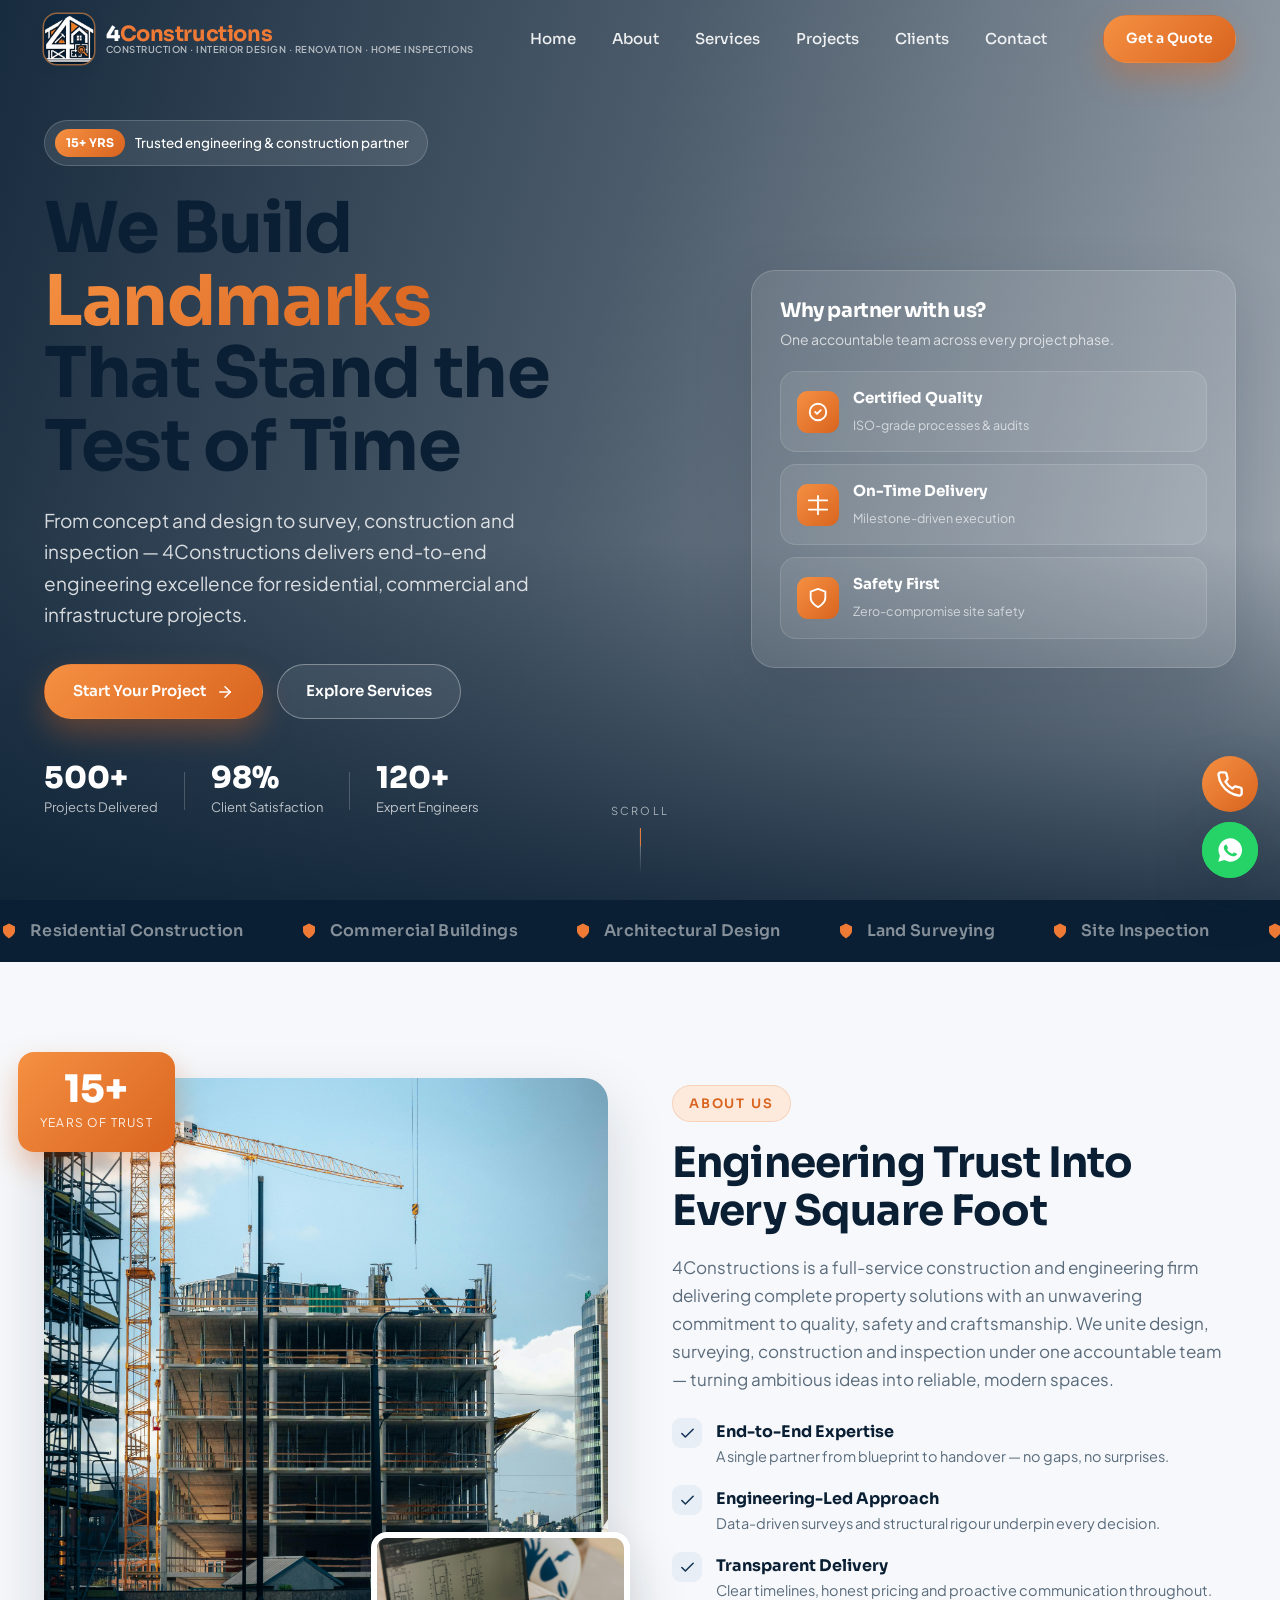
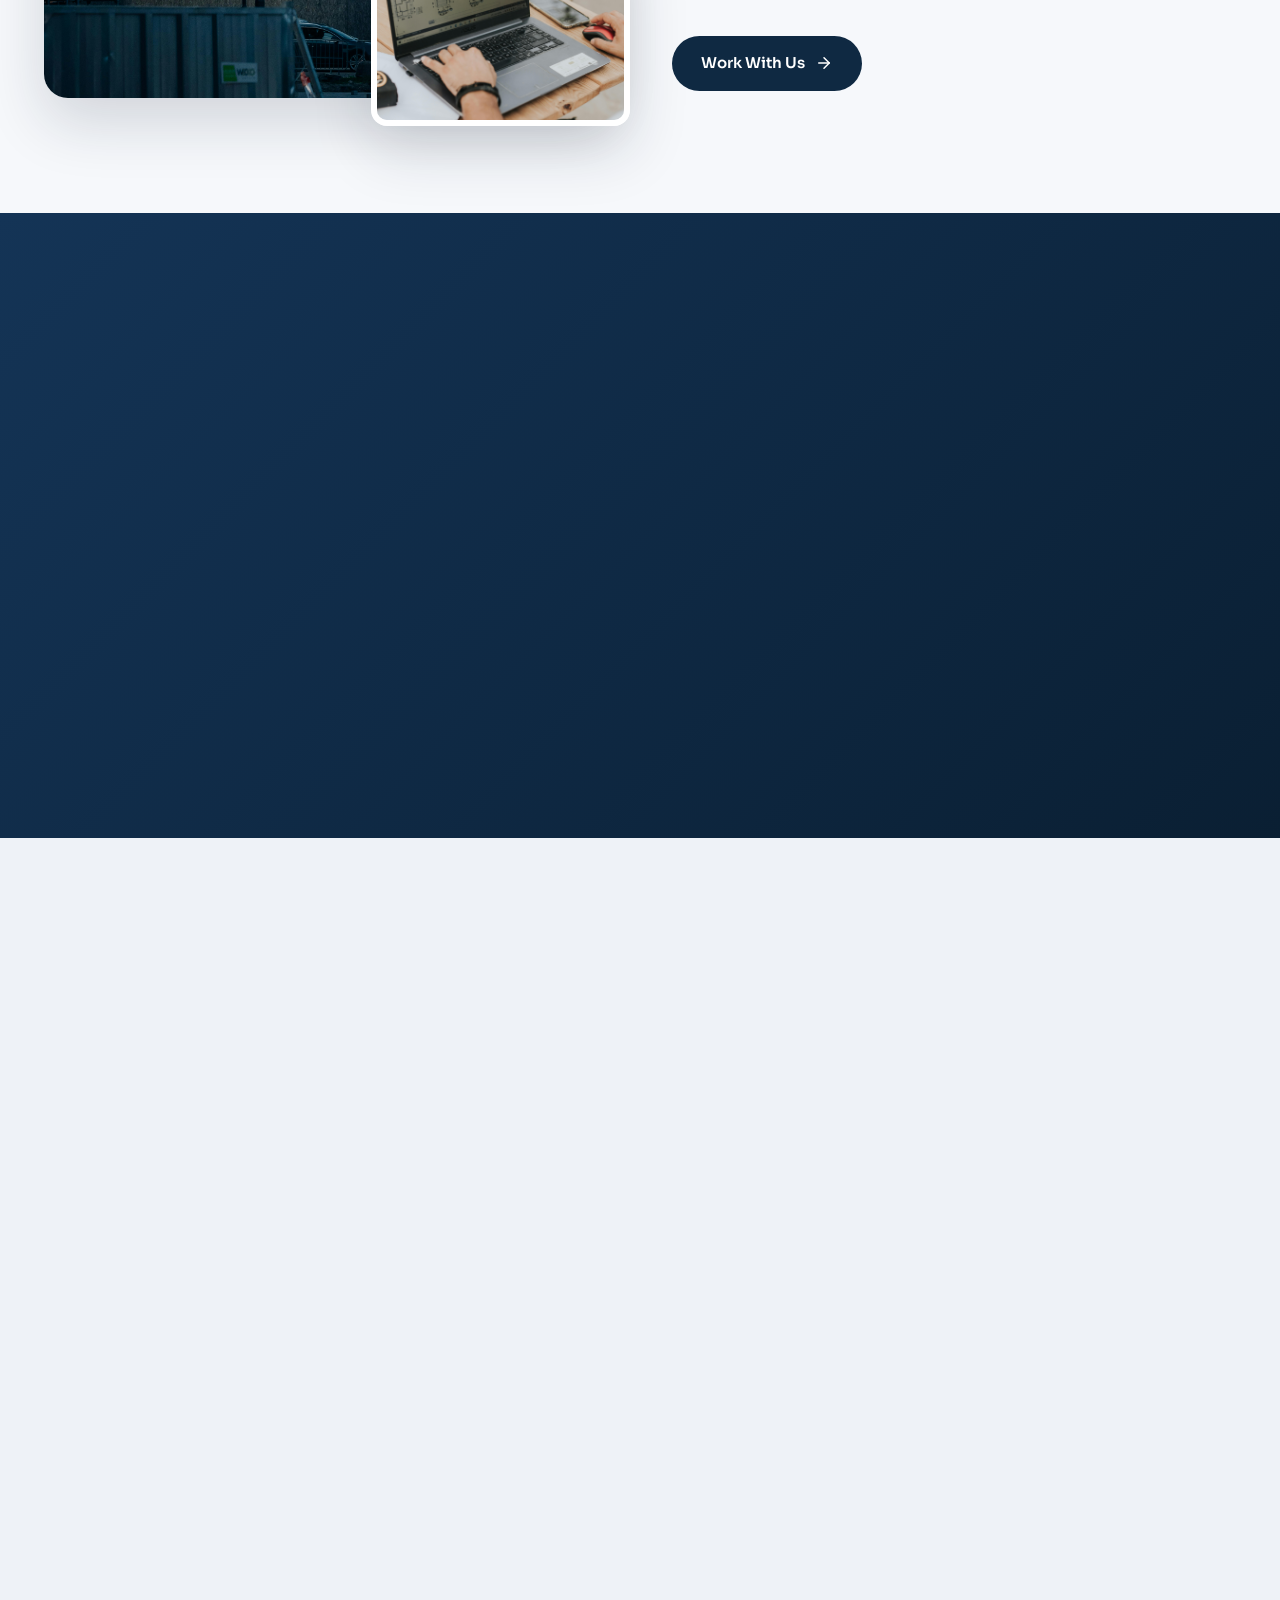
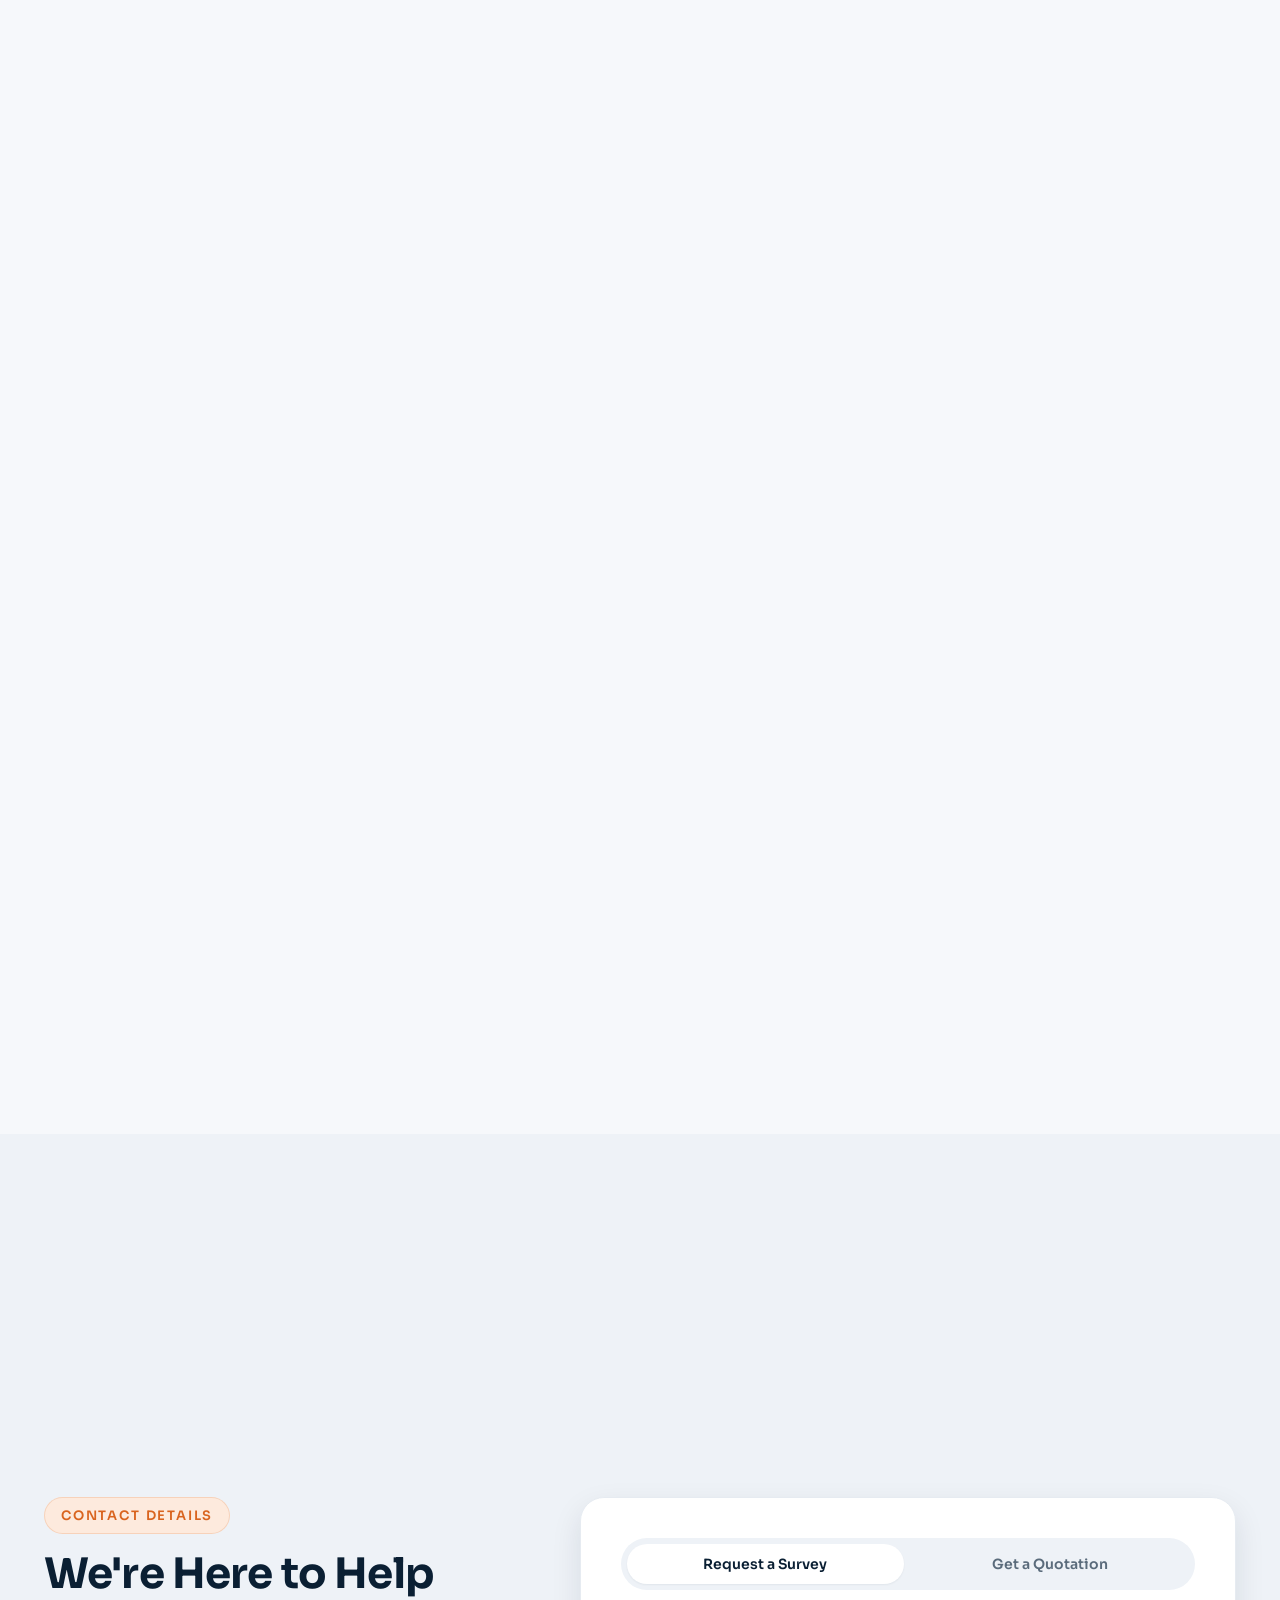
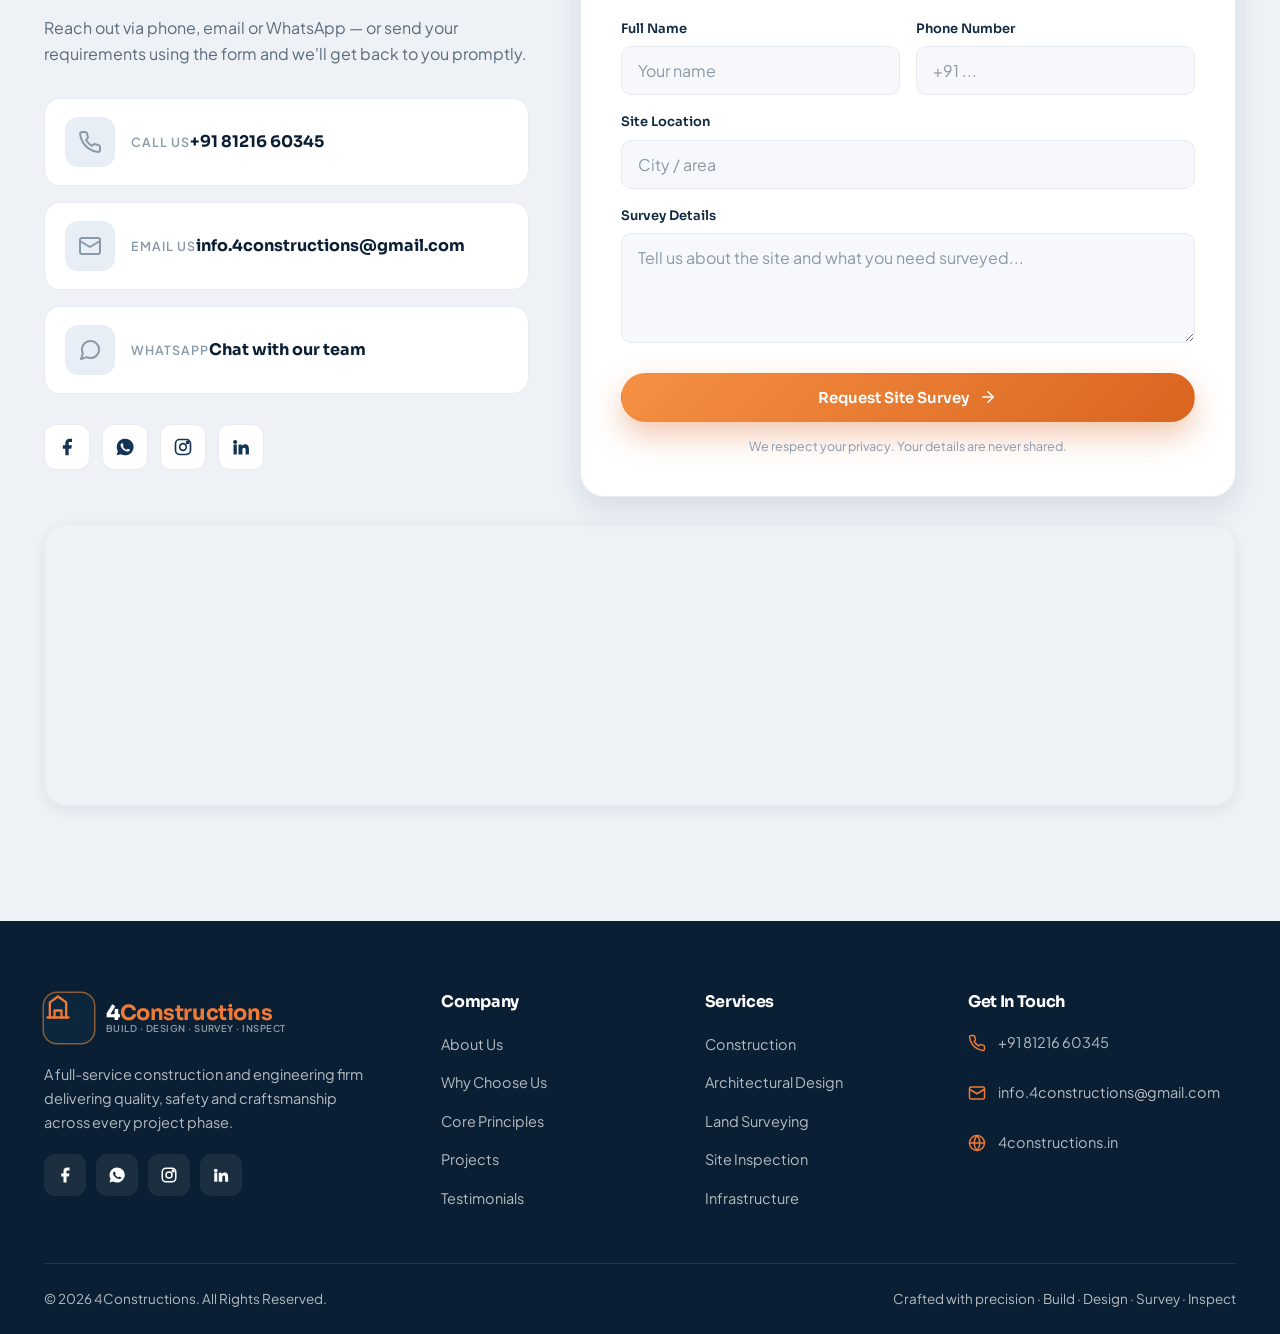
==== index.html @ 1220438e "Feature house emblem logo in header - Extract the house emblem from images/logo-banner.png into a cl" ====
<!DOCTYPE html>
<html lang="en">
<head>
  <meta charset="UTF-8" />
  <meta name="viewport" content="width=device-width, initial-scale=1.0" />
  <title>4Constructions | Construction, Architectural Design, Survey & Inspection</title>

  <!-- Primary SEO -->
  <meta name="description" content="4Constructions delivers premium construction, architectural design, land surveying, site inspection, project planning, structural consultation, quality assurance and infrastructure development services across India." />
  <meta name="keywords" content="Construction Company, Architectural Design, Land Surveying, Site Inspection, Project Planning, Structural Consultation, Quality Assurance, Infrastructure Development, Renovation, Interior Design, India" />
  <meta name="author" content="4Constructions" />
  <meta name="robots" content="index, follow" />
  <meta name="theme-color" content="#0a1f33" />
  <link rel="canonical" href="https://4constructions.in/" />

  <!-- Open Graph / Social -->
  <meta property="og:title" content="4Constructions | Build. Design. Survey. Inspect." />
  <meta property="og:description" content="Engineering excellence for residential, commercial & infrastructure projects — from design and survey to construction and inspection." />
  <meta property="og:type" content="website" />
  <meta property="og:url" content="https://4constructions.in" />
  <meta property="og:image" content="https://4constructions.in/images/logo-banner.png" />
  <meta name="twitter:card" content="summary_large_image" />
  <meta name="twitter:title" content="4Constructions" />
  <meta name="twitter:description" content="Construction • Design • Survey • Inspection" />
  <meta name="twitter:image" content="https://4constructions.in/images/logo-banner.png" />

  <!-- Icons & Manifest -->
  <link rel="icon" type="image/png" href="favicon.png" />
  <link rel="apple-touch-icon" href="favicon.png" />
  <link rel="manifest" href="site.webmanifest" />

  <!-- Fonts -->
  <link rel="preconnect" href="https://fonts.googleapis.com" />
  <link rel="preconnect" href="https://fonts.gstatic.com" crossorigin />
  <link href="https://fonts.googleapis.com/css2?family=Plus+Jakarta+Sans:wght@400;500;600;700;800&family=Sora:wght@500;600;700;800&display=swap" rel="stylesheet" />

  <link rel="stylesheet" href="assets/css/style.css" />

  <!-- Structured Data -->
  <script type="application/ld+json">
  {
    "@context": "https://schema.org",
    "@type": "GeneralContractor",
    "name": "4Constructions",
    "url": "https://4constructions.in",
    "image": "https://4constructions.in/images/logo-banner.png",
    "description": "Construction, architectural design, land surveying and inspection services.",
    "telephone": "+91-8121660345",
    "email": "info.4constructions@gmail.com",
    "address": { "@type": "PostalAddress", "addressCountry": "IN" },
    "priceRange": "₹₹",
    "sameAs": []
  }
  </script>
</head>
<body>

  <!-- ============================ HEADER ============================ -->
  <header class="header" id="header">
    <div class="container header__inner">
      <a href="#home" class="brand" aria-label="4Constructions home">
        <img class="brand__mark" src="images/logo-emblem.png" width="320" height="320" alt="4Constructions house emblem" />
        <span class="brand__text">
          <span class="brand__name">4<b>Constructions</b></span>
          <span class="brand__tag">Construction · Interior Design · Renovation · Home Inspections</span>
        </span>
      </a>

      <nav class="nav" id="nav" aria-label="Primary">
        <a href="#home">Home</a>
        <a href="#about">About</a>
        <a href="#services">Services</a>
        <a href="#portfolio">Projects</a>
        <a href="#testimonials">Clients</a>
        <a href="#contact">Contact</a>
      </nav>

      <div class="header__actions">
        <a href="#contact" class="btn btn--primary header__cta">Get a Quote</a>
        <button class="nav-toggle" id="navToggle" aria-label="Toggle menu" aria-expanded="false">
          <span></span><span></span><span></span>
        </button>
      </div>
    </div>
  </header>

  <!-- ============================ HERO ============================ -->
  <section class="hero" id="home">
    <div class="hero__bg">
      <img src="https://images.unsplash.com/photo-1503387762-592deb58ef4e?auto=format&fit=crop&w=1920&q=80" alt="Modern construction site at sunset" fetchpriority="high" />
    </div>
    <div class="hero__overlay"></div>

    <div class="container">
      <div class="hero__grid">
        <div class="hero__content" data-reveal>
          <span class="hero__badge"><b>15+ YRS</b> Trusted engineering & construction partner</span>
          <h1>We Build <span class="grad">Landmarks</span><br>That Stand the Test of Time</h1>
          <p class="hero__lead">From concept and design to survey, construction and inspection — 4Constructions delivers end-to-end engineering excellence for residential, commercial and infrastructure projects.</p>

          <div class="hero__actions">
            <a href="#contact" class="btn btn--primary">
              Start Your Project
              <svg viewBox="0 0 24 24" fill="none" stroke="currentColor" stroke-width="2" stroke-linecap="round" stroke-linejoin="round"><path d="M5 12h14"/><path d="m12 5 7 7-7 7"/></svg>
            </a>
            <a href="#services" class="btn btn--ghost">Explore Services</a>
          </div>

          <div class="hero__trust">
            <div class="hero__trust-item"><b data-count="500" data-suffix="+">0</b><span>Projects Delivered</span></div>
            <div class="hero__trust-sep"></div>
            <div class="hero__trust-item"><b data-count="98" data-suffix="%">0</b><span>Client Satisfaction</span></div>
            <div class="hero__trust-sep"></div>
            <div class="hero__trust-item"><b data-count="120" data-suffix="+">0</b><span>Expert Engineers</span></div>
          </div>
        </div>

        <div class="hero__panel" data-reveal data-reveal-delay="2">
          <div class="hero__card">
            <h3>Why partner with us?</h3>
            <p>One accountable team across every project phase.</p>
            <div class="hero__chips">
              <div class="hero__chip">
                <span class="hero__chip-ic"><svg viewBox="0 0 24 24" fill="none" stroke="currentColor" stroke-width="2" stroke-linecap="round" stroke-linejoin="round"><path d="m9 12 2 2 4-4"/><circle cx="12" cy="12" r="9"/></svg></span>
                <div><b>Certified Quality</b><span>ISO-grade processes & audits</span></div>
              </div>
              <div class="hero__chip">
                <span class="hero__chip-ic"><svg viewBox="0 0 24 24" fill="none" stroke="currentColor" stroke-width="2" stroke-linecap="round" stroke-linejoin="round"><path d="M12 2v20"/><path d="M2 7h20"/><path d="M2 17h20"/></svg></span>
                <div><b>On-Time Delivery</b><span>Milestone-driven execution</span></div>
              </div>
              <div class="hero__chip">
                <span class="hero__chip-ic"><svg viewBox="0 0 24 24" fill="none" stroke="currentColor" stroke-width="2" stroke-linecap="round" stroke-linejoin="round"><path d="M12 22s8-4 8-10V5l-8-3-8 3v7c0 6 8 10 8 10"/></svg></span>
                <div><b>Safety First</b><span>Zero-compromise site safety</span></div>
              </div>
            </div>
          </div>
        </div>
      </div>
    </div>

    <div class="hero__scroll" aria-hidden="true">
      <span>Scroll</span>
      <span class="hero__scroll-line"></span>
    </div>
  </section>

  <!-- ============================ MARQUEE ============================ -->
  <div class="marquee" aria-hidden="true">
    <div class="marquee__track">
      <!-- duplicated for seamless loop -->
      <span class="marquee__item"><svg viewBox="0 0 24 24" fill="currentColor"><path d="M12 2 4 6v6c0 5 8 10 8 10s8-5 8-10V6Z"/></svg> Residential Construction</span>
      <span class="marquee__item"><svg viewBox="0 0 24 24" fill="currentColor"><path d="M12 2 4 6v6c0 5 8 10 8 10s8-5 8-10V6Z"/></svg> Commercial Buildings</span>
      <span class="marquee__item"><svg viewBox="0 0 24 24" fill="currentColor"><path d="M12 2 4 6v6c0 5 8 10 8 10s8-5 8-10V6Z"/></svg> Architectural Design</span>
      <span class="marquee__item"><svg viewBox="0 0 24 24" fill="currentColor"><path d="M12 2 4 6v6c0 5 8 10 8 10s8-5 8-10V6Z"/></svg> Land Surveying</span>
      <span class="marquee__item"><svg viewBox="0 0 24 24" fill="currentColor"><path d="M12 2 4 6v6c0 5 8 10 8 10s8-5 8-10V6Z"/></svg> Site Inspection</span>
      <span class="marquee__item"><svg viewBox="0 0 24 24" fill="currentColor"><path d="M12 2 4 6v6c0 5 8 10 8 10s8-5 8-10V6Z"/></svg> Infrastructure</span>
      <span class="marquee__item"><svg viewBox="0 0 24 24" fill="currentColor"><path d="M12 2 4 6v6c0 5 8 10 8 10s8-5 8-10V6Z"/></svg> Residential Construction</span>
      <span class="marquee__item"><svg viewBox="0 0 24 24" fill="currentColor"><path d="M12 2 4 6v6c0 5 8 10 8 10s8-5 8-10V6Z"/></svg> Commercial Buildings</span>
      <span class="marquee__item"><svg viewBox="0 0 24 24" fill="currentColor"><path d="M12 2 4 6v6c0 5 8 10 8 10s8-5 8-10V6Z"/></svg> Architectural Design</span>
      <span class="marquee__item"><svg viewBox="0 0 24 24" fill="currentColor"><path d="M12 2 4 6v6c0 5 8 10 8 10s8-5 8-10V6Z"/></svg> Land Surveying</span>
      <span class="marquee__item"><svg viewBox="0 0 24 24" fill="currentColor"><path d="M12 2 4 6v6c0 5 8 10 8 10s8-5 8-10V6Z"/></svg> Site Inspection</span>
      <span class="marquee__item"><svg viewBox="0 0 24 24" fill="currentColor"><path d="M12 2 4 6v6c0 5 8 10 8 10s8-5 8-10V6Z"/></svg> Infrastructure</span>
    </div>
  </div>

  <!-- ============================ ABOUT ============================ -->
  <section class="section" id="about">
    <div class="container about__grid">
      <div class="about__media" data-reveal>
        <div class="about__exp"><b>15+</b><span>Years of Trust</span></div>
        <div class="about__media-main">
          <img src="images/construction/construction-project-2.jpg" alt="4Constructions team on a live construction site" loading="lazy" />
        </div>
        <div class="about__media-sub">
          <img src="images/design/building-design-1.jpg" alt="Architectural design plans" loading="lazy" />
        </div>
      </div>

      <div class="about__body">
        <span class="eyebrow" data-reveal>About Us</span>
        <h2 data-reveal>Engineering Trust Into Every Square Foot</h2>
        <p data-reveal>4Constructions is a full-service construction and engineering firm delivering complete property solutions with an unwavering commitment to quality, safety and craftsmanship. We unite design, surveying, construction and inspection under one accountable team — turning ambitious ideas into reliable, modern spaces.</p>

        <ul class="about__list">
          <li data-reveal data-reveal-delay="1">
            <span class="about__list-ic"><svg viewBox="0 0 24 24" fill="none" stroke="currentColor" stroke-width="2.2" stroke-linecap="round" stroke-linejoin="round"><path d="m20 6-11 11-5-5"/></svg></span>
            <div><b>End-to-End Expertise</b><p>A single partner from blueprint to handover — no gaps, no surprises.</p></div>
          </li>
          <li data-reveal data-reveal-delay="2">
            <span class="about__list-ic"><svg viewBox="0 0 24 24" fill="none" stroke="currentColor" stroke-width="2.2" stroke-linecap="round" stroke-linejoin="round"><path d="m20 6-11 11-5-5"/></svg></span>
            <div><b>Engineering-Led Approach</b><p>Data-driven surveys and structural rigour underpin every decision.</p></div>
          </li>
          <li data-reveal data-reveal-delay="3">
            <span class="about__list-ic"><svg viewBox="0 0 24 24" fill="none" stroke="currentColor" stroke-width="2.2" stroke-linecap="round" stroke-linejoin="round"><path d="m20 6-11 11-5-5"/></svg></span>
            <div><b>Transparent Delivery</b><p>Clear timelines, honest pricing and proactive communication throughout.</p></div>
          </li>
        </ul>

        <a href="#contact" class="btn btn--dark" data-reveal data-reveal-delay="3">
          Work With Us
          <svg viewBox="0 0 24 24" fill="none" stroke="currentColor" stroke-width="2" stroke-linecap="round" stroke-linejoin="round"><path d="M5 12h14"/><path d="m12 5 7 7-7 7"/></svg>
        </a>
      </div>
    </div>
  </section>

  <!-- ============================ STATS ============================ -->
  <section class="section section--dark">
    <div class="container">
      <div class="section-head" data-reveal>
        <span class="eyebrow">By The Numbers</span>
        <h2>A Track Record That Speaks Volumes</h2>
      </div>
      <div class="stats__grid">
        <div class="stat" data-reveal data-reveal-delay="1"><div class="stat__num"><span data-count="500">0</span><sup>+</sup></div><div class="stat__label">Projects Completed</div></div>
        <div class="stat" data-reveal data-reveal-delay="2"><div class="stat__num"><span data-count="120">0</span><sup>+</sup></div><div class="stat__label">Skilled Professionals</div></div>
        <div class="stat" data-reveal data-reveal-delay="3"><div class="stat__num"><span data-count="15">0</span><sup>+</sup></div><div class="stat__label">Years of Experience</div></div>
        <div class="stat" data-reveal data-reveal-delay="4"><div class="stat__num"><span data-count="98">0</span><sup>%</sup></div><div class="stat__label">Satisfied Clients</div></div>
      </div>
    </div>
  </section>

  <!-- ============================ WHY CHOOSE US ============================ -->
  <section class="section section--tint" id="why">
    <div class="container">
      <div class="section-head" data-reveal>
        <span class="eyebrow">Why Choose Us</span>
        <h2>Built on Reliability, Driven by Excellence</h2>
        <p>We combine engineering precision with a client-first mindset to deliver projects that exceed expectations — on time and on budget.</p>
      </div>

      <div class="why__grid">
        <article class="feature" data-reveal data-reveal-delay="1">
          <div class="feature__ic"><svg viewBox="0 0 24 24" fill="none" stroke="currentColor" stroke-width="1.8" stroke-linecap="round" stroke-linejoin="round"><path d="M12 22s8-4 8-10V5l-8-3-8 3v7c0 6 8 10 8 10"/><path d="m9 12 2 2 4-4"/></svg></div>
          <h3>Quality & Safety First</h3>
          <p>Rigorous quality control and zero-compromise safety standards on every site, backed by certified processes.</p>
        </article>
        <article class="feature" data-reveal data-reveal-delay="2">
          <div class="feature__ic"><svg viewBox="0 0 24 24" fill="none" stroke="currentColor" stroke-width="1.8" stroke-linecap="round" stroke-linejoin="round"><circle cx="12" cy="12" r="9"/><path d="M12 7v5l3 3"/></svg></div>
          <h3>On-Time, Every Time</h3>
          <p>Milestone-driven project management keeps your build on schedule, with proactive updates at each stage.</p>
        </article>
        <article class="feature" data-reveal data-reveal-delay="3">
          <div class="feature__ic"><svg viewBox="0 0 24 24" fill="none" stroke="currentColor" stroke-width="1.8" stroke-linecap="round" stroke-linejoin="round"><path d="M16 7a4 4 0 1 0-8 0"/><path d="M12 11v0"/><circle cx="12" cy="7" r="4"/><path d="M5 21v-2a7 7 0 0 1 14 0v2"/></svg></div>
          <h3>Expert Engineers</h3>
          <p>A multidisciplinary team of architects, surveyors and structural engineers under one accountable roof.</p>
        </article>
        <article class="feature" data-reveal data-reveal-delay="1">
          <div class="feature__ic"><svg viewBox="0 0 24 24" fill="none" stroke="currentColor" stroke-width="1.8" stroke-linecap="round" stroke-linejoin="round"><path d="M3 3v18h18"/><path d="m7 14 4-4 3 3 5-6"/></svg></div>
          <h3>Transparent Pricing</h3>
          <p>Detailed estimates and honest budgeting — no hidden costs, just clear value for every rupee invested.</p>
        </article>
        <article class="feature" data-reveal data-reveal-delay="2">
          <div class="feature__ic"><svg viewBox="0 0 24 24" fill="none" stroke="currentColor" stroke-width="1.8" stroke-linecap="round" stroke-linejoin="round"><path d="M2 12s3-7 10-7 10 7 10 7-3 7-10 7-10-7-10-7Z"/><circle cx="12" cy="12" r="3"/></svg></div>
          <h3>Precision Surveys</h3>
          <p>Advanced surveying and inspection technology ensures accuracy from the very first measurement.</p>
        </article>
        <article class="feature" data-reveal data-reveal-delay="3">
          <div class="feature__ic"><svg viewBox="0 0 24 24" fill="none" stroke="currentColor" stroke-width="1.8" stroke-linecap="round" stroke-linejoin="round"><path d="M14 9V5a3 3 0 0 0-6 0v4"/><rect x="2" y="9" width="20" height="12" rx="2"/><path d="M12 13v4"/></svg></div>
          <h3>End-to-End Support</h3>
          <p>From the first sketch to final handover and beyond — one dedicated partner for the entire journey.</p>
        </article>
      </div>
    </div>
  </section>

  <!-- ============================ CORE PRINCIPLES ============================ -->
  <section class="section" id="principles">
    <div class="container principles__grid">
      <div class="principles__intro" data-reveal>
        <span class="eyebrow">Core Principles</span>
        <h2>The Values That Hold Us Together</h2>
        <p>Great buildings are built on great values. These principles guide how we plan, build and partner with every client we serve.</p>
        <a href="#services" class="btn btn--outline" style="margin-top:24px">
          See Our Services
          <svg viewBox="0 0 24 24" fill="none" stroke="currentColor" stroke-width="2" stroke-linecap="round" stroke-linejoin="round"><path d="M5 12h14"/><path d="m12 5 7 7-7 7"/></svg>
        </a>
      </div>

      <div class="principles__list">
        <div class="principle" data-reveal data-reveal-delay="1">
          <span class="principle__no">01</span>
          <div><h4>Integrity</h4><p>We do what we say. Honest communication and ethical practices shape every interaction and decision.</p></div>
        </div>
        <div class="principle" data-reveal data-reveal-delay="2">
          <span class="principle__no">02</span>
          <div><h4>Craftsmanship</h4><p>Meticulous attention to detail and a relentless pursuit of quality in every element we deliver.</p></div>
        </div>
        <div class="principle" data-reveal data-reveal-delay="3">
          <span class="principle__no">03</span>
          <div><h4>Innovation</h4><p>Modern methods, materials and technology applied to build smarter, safer and more sustainably.</p></div>
        </div>
        <div class="principle" data-reveal data-reveal-delay="4">
          <span class="principle__no">04</span>
          <div><h4>Accountability</h4><p>We own outcomes end-to-end — taking full responsibility for safety, timelines and results.</p></div>
        </div>
      </div>
    </div>
  </section>

  <!-- ============================ SERVICES ============================ -->
  <section class="section section--tint" id="services">
    <div class="container">
      <div class="section-head" data-reveal>
        <span class="eyebrow">Professional Services</span>
        <h2>Comprehensive Solutions, One Partner</h2>
        <p>A complete suite of construction and engineering services tailored to bring your vision to life — at any scale.</p>
      </div>

      <div class="services__grid">
        <!-- Construction -->
        <article class="service" data-reveal data-reveal-delay="1">
          <div class="service__media">
            <img src="images/construction/construction-project-1.jpg" alt="Construction project" loading="lazy" />
            <span class="service__ic"><svg viewBox="0 0 24 24" fill="none" stroke="currentColor" stroke-width="2" stroke-linecap="round" stroke-linejoin="round"><path d="M3 21h18"/><path d="M5 21V8l7-5 7 5v13"/><path d="M9 21v-6h6v6"/></svg></span>
          </div>
          <div class="service__body">
            <h3>Construction</h3>
            <p>Residential, commercial and industrial builds delivered with precision, safety and lasting quality.</p>
            <a href="construction-gallery.html" class="service__link">View Projects <svg viewBox="0 0 24 24" fill="none" stroke="currentColor" stroke-width="2" stroke-linecap="round" stroke-linejoin="round"><path d="M5 12h14"/><path d="m12 5 7 7-7 7"/></svg></a>
          </div>
        </article>

        <!-- Architectural Design -->
        <article class="service" data-reveal data-reveal-delay="2">
          <div class="service__media">
            <img src="images/design/building-design-2.jpg" alt="Architectural design" loading="lazy" />
            <span class="service__ic"><svg viewBox="0 0 24 24" fill="none" stroke="currentColor" stroke-width="2" stroke-linecap="round" stroke-linejoin="round"><path d="M3 3v18h18"/><path d="M7 17V8l5 4 5-7"/></svg></span>
          </div>
          <div class="service__body">
            <h3>Architectural Design</h3>
            <p>Functional, beautiful and code-compliant designs — from concept drawings to detailed blueprints.</p>
            <a href="building-design-gallery.html" class="service__link">View Projects <svg viewBox="0 0 24 24" fill="none" stroke="currentColor" stroke-width="2" stroke-linecap="round" stroke-linejoin="round"><path d="M5 12h14"/><path d="m12 5 7 7-7 7"/></svg></a>
          </div>
        </article>

        <!-- Land Surveying -->
        <article class="service" data-reveal data-reveal-delay="3">
          <div class="service__media">
            <img src="images/survey/land-survey-1.jpg" alt="Land surveying" loading="lazy" />
            <span class="service__ic"><svg viewBox="0 0 24 24" fill="none" stroke="currentColor" stroke-width="2" stroke-linecap="round" stroke-linejoin="round"><path d="M12 21s-7-5.5-7-11a7 7 0 0 1 14 0c0 5.5-7 11-7 11Z"/><circle cx="12" cy="10" r="2.5"/></svg></span>
          </div>
          <div class="service__body">
            <h3>Land Surveying</h3>
            <p>Accurate site surveys, boundary marking and topographic mapping using advanced instruments.</p>
            <a href="land-survey-gallery.html" class="service__link">View Projects <svg viewBox="0 0 24 24" fill="none" stroke="currentColor" stroke-width="2" stroke-linecap="round" stroke-linejoin="round"><path d="M5 12h14"/><path d="m12 5 7 7-7 7"/></svg></a>
          </div>
        </article>

        <!-- Site Inspection -->
        <article class="service" data-reveal data-reveal-delay="4">
          <div class="service__media">
            <img src="images/inspection/building-inspection-1.jpg" alt="Site inspection" loading="lazy" />
            <span class="service__ic"><svg viewBox="0 0 24 24" fill="none" stroke="currentColor" stroke-width="2" stroke-linecap="round" stroke-linejoin="round"><circle cx="11" cy="11" r="7"/><path d="m21 21-4.3-4.3"/></svg></span>
          </div>
          <div class="service__body">
            <h3>Site Inspection</h3>
            <p>Thorough structural inspections, quality audits and safety assessments at every milestone.</p>
            <a href="building-inspection-gallery.html" class="service__link">View Projects <svg viewBox="0 0 24 24" fill="none" stroke="currentColor" stroke-width="2" stroke-linecap="round" stroke-linejoin="round"><path d="M5 12h14"/><path d="m12 5 7 7-7 7"/></svg></a>
          </div>
        </article>

        <!-- Project Planning -->
        <article class="service" data-reveal data-reveal-delay="1">
          <div class="service__media">
            <img src="images/project-management/project-management-planning.jpg" alt="Project planning" loading="lazy" />
            <span class="service__ic"><svg viewBox="0 0 24 24" fill="none" stroke="currentColor" stroke-width="2" stroke-linecap="round" stroke-linejoin="round"><rect x="3" y="4" width="18" height="18" rx="2"/><path d="M16 2v4"/><path d="M8 2v4"/><path d="M3 10h18"/><path d="m9 16 2 2 4-4"/></svg></span>
          </div>
          <div class="service__body">
            <h3>Project Planning</h3>
            <p>Detailed scheduling, budgeting and resource planning that keeps projects on track from day one.</p>
            <a href="project-management-gallery.html" class="service__link">View Projects <svg viewBox="0 0 24 24" fill="none" stroke="currentColor" stroke-width="2" stroke-linecap="round" stroke-linejoin="round"><path d="M5 12h14"/><path d="m12 5 7 7-7 7"/></svg></a>
          </div>
        </article>

        <!-- Structural Consultation -->
        <article class="service" data-reveal data-reveal-delay="2">
          <div class="service__media">
            <img src="images/design/building-design-3.jpg" alt="Structural consultation" loading="lazy" />
            <span class="service__ic"><svg viewBox="0 0 24 24" fill="none" stroke="currentColor" stroke-width="2" stroke-linecap="round" stroke-linejoin="round"><path d="M2 20h20"/><path d="M4 20V8l8-5 8 5v12"/><path d="M4 12h16"/><path d="M12 3v17"/></svg></span>
          </div>
          <div class="service__body">
            <h3>Structural Consultation</h3>
            <p>Expert structural analysis and engineering advice to ensure strength, stability and compliance.</p>
            <a href="#contact" class="service__link">Enquire Now <svg viewBox="0 0 24 24" fill="none" stroke="currentColor" stroke-width="2" stroke-linecap="round" stroke-linejoin="round"><path d="M5 12h14"/><path d="m12 5 7 7-7 7"/></svg></a>
          </div>
        </article>

        <!-- Quality Assurance -->
        <article class="service" data-reveal data-reveal-delay="3">
          <div class="service__media">
            <img src="images/inspection/building-inspection-2.jpg" alt="Quality assurance" loading="lazy" />
            <span class="service__ic"><svg viewBox="0 0 24 24" fill="none" stroke="currentColor" stroke-width="2" stroke-linecap="round" stroke-linejoin="round"><path d="M12 2 4 5v6c0 5 3.5 8 8 11 4.5-3 8-6 8-11V5Z"/><path d="m9 12 2 2 4-4"/></svg></span>
          </div>
          <div class="service__body">
            <h3>Quality Assurance</h3>
            <p>Systematic QA/QC processes and material testing that guarantee durable, defect-free results.</p>
            <a href="#contact" class="service__link">Enquire Now <svg viewBox="0 0 24 24" fill="none" stroke="currentColor" stroke-width="2" stroke-linecap="round" stroke-linejoin="round"><path d="M5 12h14"/><path d="m12 5 7 7-7 7"/></svg></a>
          </div>
        </article>

        <!-- Infrastructure Development -->
        <article class="service" data-reveal data-reveal-delay="4">
          <div class="service__media">
            <img src="images/construction/construction-project-3.jpg" alt="Infrastructure development" loading="lazy" />
            <span class="service__ic"><svg viewBox="0 0 24 24" fill="none" stroke="currentColor" stroke-width="2" stroke-linecap="round" stroke-linejoin="round"><path d="M2 22h20"/><path d="M4 22V6l4-3 4 3v16"/><path d="M12 22V11l4-2 4 2v11"/></svg></span>
          </div>
          <div class="service__body">
            <h3>Infrastructure Development</h3>
            <p>Roads, utilities and large-scale civil works engineered for performance and longevity.</p>
            <a href="#contact" class="service__link">Enquire Now <svg viewBox="0 0 24 24" fill="none" stroke="currentColor" stroke-width="2" stroke-linecap="round" stroke-linejoin="round"><path d="M5 12h14"/><path d="m12 5 7 7-7 7"/></svg></a>
          </div>
        </article>
      </div>
    </div>
  </section>

  <!-- ============================ PORTFOLIO ============================ -->
  <section class="section" id="portfolio">
    <div class="container">
      <div class="section-head" data-reveal>
        <span class="eyebrow">Our Portfolio</span>
        <h2>Recent Projects We're Proud Of</h2>
        <p>A glimpse into the spaces we've designed, surveyed, built and inspected. Tap any project to explore the full gallery.</p>
      </div>

      <div class="portfolio__grid">
        <a href="construction-gallery.html" class="work work--tall" data-reveal>
          <img src="images/construction/construction-project-4.jpg" alt="Construction project" loading="lazy" />
          <span class="work__arrow"><svg viewBox="0 0 24 24" fill="none" stroke="currentColor" stroke-width="2" stroke-linecap="round" stroke-linejoin="round"><path d="M7 17 17 7"/><path d="M7 7h10v10"/></svg></span>
          <div class="work__info"><span class="work__cat">Construction</span><h3>Residential & Commercial Builds</h3><p>Turnkey construction delivered with precision and care.</p></div>
        </a>
        <a href="interior-gallery.html" class="work" data-reveal data-reveal-delay="1">
          <img src="images/interior/gallery1.jpg" alt="Interior design" loading="lazy" />
          <span class="work__arrow"><svg viewBox="0 0 24 24" fill="none" stroke="currentColor" stroke-width="2" stroke-linecap="round" stroke-linejoin="round"><path d="M7 17 17 7"/><path d="M7 7h10v10"/></svg></span>
          <div class="work__info"><span class="work__cat">Interior Design</span><h3>Modern Living Spaces</h3></div>
        </a>
        <a href="building-design-gallery.html" class="work" data-reveal data-reveal-delay="2">
          <img src="images/design/building-design-4.jpg" alt="Building design" loading="lazy" />
          <span class="work__arrow"><svg viewBox="0 0 24 24" fill="none" stroke="currentColor" stroke-width="2" stroke-linecap="round" stroke-linejoin="round"><path d="M7 17 17 7"/><path d="M7 7h10v10"/></svg></span>
          <div class="work__info"><span class="work__cat">Architecture</span><h3>Design & Planning</h3></div>
        </a>
        <a href="renovation-gallery.html" class="work work--wide" data-reveal data-reveal-delay="1">
          <img src="images/renovation/renovation-1.jpg" alt="Renovation works" loading="lazy" />
          <span class="work__arrow"><svg viewBox="0 0 24 24" fill="none" stroke="currentColor" stroke-width="2" stroke-linecap="round" stroke-linejoin="round"><path d="M7 17 17 7"/><path d="M7 7h10v10"/></svg></span>
          <div class="work__info"><span class="work__cat">Renovation</span><h3>Transforming Existing Spaces</h3><p>Breathing new life into homes, offices and commercial properties.</p></div>
        </a>
        <a href="land-survey-gallery.html" class="work" data-reveal data-reveal-delay="2">
          <img src="images/survey/land-survey-2.jpg" alt="Land survey" loading="lazy" />
          <span class="work__arrow"><svg viewBox="0 0 24 24" fill="none" stroke="currentColor" stroke-width="2" stroke-linecap="round" stroke-linejoin="round"><path d="M7 17 17 7"/><path d="M7 7h10v10"/></svg></span>
          <div class="work__info"><span class="work__cat">Survey</span><h3>Precise Site Mapping</h3></div>
        </a>
      </div>
    </div>
  </section>

  <!-- ============================ PROCESS ============================ -->
  <section class="section section--tint" id="process">
    <div class="container">
      <div class="section-head" data-reveal>
        <span class="eyebrow">How We Work</span>
        <h2>A Clear Path From Idea to Handover</h2>
        <p>A streamlined, transparent process designed to keep you informed and confident at every step.</p>
      </div>
      <div class="process__grid">
        <div class="step" data-reveal data-reveal-delay="1"><div class="step__num">1</div><h4>Consult & Plan</h4><p>We listen to your vision, assess the site and define scope, budget and timeline.</p></div>
        <div class="step" data-reveal data-reveal-delay="2"><div class="step__num">2</div><h4>Design & Survey</h4><p>Detailed designs and precise surveys translate ideas into actionable blueprints.</p></div>
        <div class="step" data-reveal data-reveal-delay="3"><div class="step__num">3</div><h4>Build & Manage</h4><p>Skilled execution with milestone tracking, safety controls and quality checks.</p></div>
        <div class="step" data-reveal data-reveal-delay="4"><div class="step__num">4</div><h4>Inspect & Deliver</h4><p>Final inspection, quality sign-off and a seamless handover of your finished space.</p></div>
      </div>
    </div>
  </section>

  <!-- ============================ TESTIMONIALS ============================ -->
  <section class="section" id="testimonials">
    <div class="container">
      <div class="section-head" data-reveal>
        <span class="eyebrow">Client Testimonials</span>
        <h2>Trusted by Homeowners & Businesses</h2>
        <p>Our greatest projects are the relationships we build. Here's what our clients have to say.</p>
      </div>

      <div class="testi" data-reveal>
        <div class="testi__viewport">
          <div class="testi__track" id="testiTrack">
            <div class="testi__slide">
              <div class="testi__card">
                <div class="testi__quote"><svg viewBox="0 0 24 24" fill="currentColor"><path d="M7 7h4v4H7v3a3 3 0 0 0 3 3v2a5 5 0 0 1-5-5V9a2 2 0 0 1 2-2Zm10 0h4v4h-4v3a3 3 0 0 0 3 3v2a5 5 0 0 1-5-5V9a2 2 0 0 1 2-2Z"/></svg></div>
                <div class="testi__stars">★★★★★</div>
                <p class="testi__text">"4Constructions handled our entire home build — from design to handover. The quality of work and the transparency throughout the project were exceptional. Truly a one-stop partner."</p>
                <div class="testi__person">
                  <span class="testi__avatar testi__avatar--ph">RK</span>
                  <div class="testi__meta"><b>Rajesh Kumar</b><span>Homeowner, Hyderabad</span></div>
                </div>
              </div>
            </div>
            <div class="testi__slide">
              <div class="testi__card">
                <div class="testi__quote"><svg viewBox="0 0 24 24" fill="currentColor"><path d="M7 7h4v4H7v3a3 3 0 0 0 3 3v2a5 5 0 0 1-5-5V9a2 2 0 0 1 2-2Zm10 0h4v4h-4v3a3 3 0 0 0 3 3v2a5 5 0 0 1-5-5V9a2 2 0 0 1 2-2Z"/></svg></div>
                <div class="testi__stars">★★★★★</div>
                <p class="testi__text">"Their survey and inspection team is meticulous. We caught structural issues early and saved a significant amount. Professional, responsive and genuinely reliable."</p>
                <div class="testi__person">
                  <span class="testi__avatar testi__avatar--ph">SP</span>
                  <div class="testi__meta"><b>Sneha Patel</b><span>Property Developer</span></div>
                </div>
              </div>
            </div>
            <div class="testi__slide">
              <div class="testi__card">
                <div class="testi__quote"><svg viewBox="0 0 24 24" fill="currentColor"><path d="M7 7h4v4H7v3a3 3 0 0 0 3 3v2a5 5 0 0 1-5-5V9a2 2 0 0 1 2-2Zm10 0h4v4h-4v3a3 3 0 0 0 3 3v2a5 5 0 0 1-5-5V9a2 2 0 0 1 2-2Z"/></svg></div>
                <div class="testi__stars">★★★★★</div>
                <p class="testi__text">"We engaged 4Constructions for a commercial fit-out and the result exceeded expectations. On time, on budget, and the design sense was outstanding. Highly recommended."</p>
                <div class="testi__person">
                  <span class="testi__avatar testi__avatar--ph">AM</span>
                  <div class="testi__meta"><b>Arun Mehta</b><span>Business Owner</span></div>
                </div>
              </div>
            </div>
          </div>
        </div>

        <div class="testi__nav">
          <button class="testi__btn" id="testiPrev" aria-label="Previous testimonial"><svg viewBox="0 0 24 24" fill="none" stroke="currentColor" stroke-width="2" stroke-linecap="round" stroke-linejoin="round"><path d="m15 18-6-6 6-6"/></svg></button>
          <div class="testi__dots" id="testiDots"></div>
          <button class="testi__btn" id="testiNext" aria-label="Next testimonial"><svg viewBox="0 0 24 24" fill="none" stroke="currentColor" stroke-width="2" stroke-linecap="round" stroke-linejoin="round"><path d="m9 18 6-6-6-6"/></svg></button>
        </div>
      </div>
    </div>
  </section>

  <!-- ============================ CTA BANNER ============================ -->
  <section class="section" style="padding-top:0">
    <div class="container cta-banner" data-reveal>
      <div class="cta-banner__inner">
        <div>
          <h2>Ready to Build Something Exceptional?</h2>
          <p>Let's turn your vision into reality. Request a free consultation and quotation today — no obligations.</p>
        </div>
        <div class="cta-banner__actions">
          <a href="tel:+918121660345" class="btn btn--primary">
            <svg viewBox="0 0 24 24" fill="none" stroke="currentColor" stroke-width="2" stroke-linecap="round" stroke-linejoin="round"><path d="M22 16.92v3a2 2 0 0 1-2.18 2 19.79 19.79 0 0 1-8.63-3.07 19.5 19.5 0 0 1-6-6 19.79 19.79 0 0 1-3.07-8.67A2 2 0 0 1 4.11 2h3a2 2 0 0 1 2 1.72c.13.96.36 1.9.7 2.81a2 2 0 0 1-.45 2.11L8.09 9.91a16 16 0 0 0 6 6l1.27-1.27a2 2 0 0 1 2.11-.45c.91.34 1.85.57 2.81.7A2 2 0 0 1 22 16.92Z"/></svg>
            Call: 81216 60345
          </a>
          <a href="https://wa.me/918121660345?text=Hi%20I%20need%20construction%20services" class="btn btn--ghost" style="border-color:rgba(255,255,255,.4)">Chat on WhatsApp</a>
        </div>
      </div>
    </div>
  </section>

  <!-- ============================ CONTACT ============================ -->
  <section class="section section--tint" id="contact">
    <div class="container">
      <div class="section-head" data-reveal>
        <span class="eyebrow">Get In Touch</span>
        <h2>Let's Discuss Your Project</h2>
        <p>Request a site survey or a detailed quotation. Our team typically responds within one business day.</p>
      </div>

      <div class="contact__grid">
        <div class="contact__info" data-reveal>
          <span class="eyebrow">Contact Details</span>
          <h2>We're Here to Help</h2>
          <p>Reach out via phone, email or WhatsApp — or send your requirements using the form and we'll get back to you promptly.</p>

          <div class="contact__cards">
            <a href="tel:+918121660345" class="contact__card">
              <span class="contact__card-ic"><svg viewBox="0 0 24 24" fill="none" stroke="currentColor" stroke-width="2" stroke-linecap="round" stroke-linejoin="round"><path d="M22 16.92v3a2 2 0 0 1-2.18 2 19.79 19.79 0 0 1-8.63-3.07 19.5 19.5 0 0 1-6-6 19.79 19.79 0 0 1-3.07-8.67A2 2 0 0 1 4.11 2h3a2 2 0 0 1 2 1.72c.13.96.36 1.9.7 2.81a2 2 0 0 1-.45 2.11L8.09 9.91a16 16 0 0 0 6 6l1.27-1.27a2 2 0 0 1 2.11-.45c.91.34 1.85.57 2.81.7A2 2 0 0 1 22 16.92Z"/></svg></span>
              <div><span>Call Us</span><b>+91 81216 60345</b></div>
            </a>
            <a href="mailto:info.4constructions@gmail.com" class="contact__card">
              <span class="contact__card-ic"><svg viewBox="0 0 24 24" fill="none" stroke="currentColor" stroke-width="2" stroke-linecap="round" stroke-linejoin="round"><rect x="2" y="4" width="20" height="16" rx="2"/><path d="m22 7-10 6L2 7"/></svg></span>
              <div><span>Email Us</span><b>info.4constructions@gmail.com</b></div>
            </a>
            <a href="https://wa.me/918121660345?text=Hi%20I%20need%20construction%20services" class="contact__card">
              <span class="contact__card-ic"><svg viewBox="0 0 24 24" fill="none" stroke="currentColor" stroke-width="2" stroke-linecap="round" stroke-linejoin="round"><path d="M21 11.5a8.38 8.38 0 0 1-.9 3.8 8.5 8.5 0 0 1-7.6 4.7 8.38 8.38 0 0 1-3.8-.9L3 21l1.9-5.7a8.38 8.38 0 0 1-.9-3.8 8.5 8.5 0 0 1 4.7-7.6 8.38 8.38 0 0 1 3.8-.9h.5a8.48 8.48 0 0 1 8 8v.5Z"/></svg></span>
              <div><span>WhatsApp</span><b>Chat with our team</b></div>
            </a>
          </div>

          <div class="contact__socials">
            <a href="#" class="contact__social" aria-label="Facebook"><svg viewBox="0 0 24 24" fill="currentColor"><path d="M18 2h-3a5 5 0 0 0-5 5v3H7v4h3v8h4v-8h3l1-4h-4V7a1 1 0 0 1 1-1h3Z"/></svg></a>
            <a href="https://wa.me/918121660345" class="contact__social" aria-label="WhatsApp"><svg viewBox="0 0 24 24" fill="currentColor"><path d="M12 2a10 10 0 0 0-8.6 15l-1.4 5 5.2-1.4A10 10 0 1 0 12 2Zm5.3 14.2c-.2.6-1.3 1.2-1.8 1.2-.5.1-1 .2-3.2-.7-2.7-1.1-4.4-3.9-4.6-4.1-.1-.2-1-1.4-1-2.6s.6-1.8.9-2.1c.2-.2.5-.3.7-.3h.5c.2 0 .4 0 .6.5l.8 2c.1.2.1.4 0 .5l-.4.5c-.2.2-.3.3-.1.6.2.3.8 1.3 1.7 2.1 1.2 1 2.1 1.4 2.4 1.5.2 0 .4 0 .5-.2l.7-.8c.2-.2.4-.2.6-.1l1.9.9c.2.1.4.2.4.3.1.2.1.6-.1 1.1Z"/></svg></a>
            <a href="#" class="contact__social" aria-label="Instagram"><svg viewBox="0 0 24 24" fill="none" stroke="currentColor" stroke-width="2"><rect x="3" y="3" width="18" height="18" rx="5"/><circle cx="12" cy="12" r="4"/><circle cx="17.5" cy="6.5" r="1.2" fill="currentColor"/></svg></a>
            <a href="#" class="contact__social" aria-label="LinkedIn"><svg viewBox="0 0 24 24" fill="currentColor"><path d="M4.98 3.5A2.5 2.5 0 1 0 5 8.5a2.5 2.5 0 0 0 0-5ZM3 9h4v12H3Zm6 0h3.8v1.7h.1a4.2 4.2 0 0 1 3.8-2.1c4 0 4.8 2.6 4.8 6V21h-4v-5.3c0-1.3 0-2.9-1.8-2.9s-2 1.4-2 2.8V21H9Z"/></svg></a>
          </div>
        </div>

        <div class="form-card" data-reveal data-reveal-delay="1">
          <div class="form-tabs" role="tablist">
            <button class="form-tab is-active" data-tab="survey" role="tab">Request a Survey</button>
            <button class="form-tab" data-tab="quote" role="tab">Get a Quotation</button>
          </div>

          <!-- Survey panel -->
          <form class="form-panel is-active" data-panel="survey" action="https://formspree.io/f/mjgdryqk" method="POST">
            <input type="hidden" name="_subject" value="New Site Survey Request — 4Constructions" />
            <div class="form-row">
              <div class="field"><label for="s-name">Full Name</label><input id="s-name" type="text" name="name" placeholder="Your name" required /></div>
              <div class="field"><label for="s-phone">Phone Number</label><input id="s-phone" type="tel" name="phone" placeholder="+91 ..." required /></div>
            </div>
            <div class="field"><label for="s-loc">Site Location</label><input id="s-loc" type="text" name="location" placeholder="City / area" /></div>
            <div class="field"><label for="s-details">Survey Details</label><textarea id="s-details" name="survey_details" placeholder="Tell us about the site and what you need surveyed..." required></textarea></div>
            <button type="submit" class="btn btn--primary">Request Site Survey
              <svg viewBox="0 0 24 24" fill="none" stroke="currentColor" stroke-width="2" stroke-linecap="round" stroke-linejoin="round"><path d="M5 12h14"/><path d="m12 5 7 7-7 7"/></svg>
            </button>
            <p class="form-note">We respect your privacy. Your details are never shared.</p>
          </form>

          <!-- Quote panel -->
          <form class="form-panel" data-panel="quote" action="https://formspree.io/f/mjgdryqk" method="POST">
            <input type="hidden" name="_subject" value="New Quotation Request — 4Constructions" />
            <div class="form-row">
              <div class="field"><label for="q-name">Full Name</label><input id="q-name" type="text" name="name" placeholder="Your name" required /></div>
              <div class="field"><label for="q-phone">Phone Number</label><input id="q-phone" type="tel" name="phone" placeholder="+91 ..." required /></div>
            </div>
            <div class="form-row">
              <div class="field"><label for="q-type">Service Needed</label>
                <select id="q-type" name="project_type" required>
                  <option value="" disabled selected>Select a service</option>
                  <option>Construction</option>
                  <option>Architectural Design</option>
                  <option>Land Surveying</option>
                  <option>Site Inspection</option>
                  <option>Project Planning</option>
                  <option>Structural Consultation</option>
                  <option>Quality Assurance</option>
                  <option>Infrastructure Development</option>
                  <option>Renovation / Interior</option>
                </select>
              </div>
              <div class="field"><label for="q-budget">Estimated Budget (₹)</label><input id="q-budget" type="number" name="budget" placeholder="Optional" /></div>
            </div>
            <div class="field"><label for="q-desc">Project Description</label><textarea id="q-desc" name="project_description" placeholder="Describe your project, scope and timeline..." required></textarea></div>
            <button type="submit" class="btn btn--primary">Get My Quotation
              <svg viewBox="0 0 24 24" fill="none" stroke="currentColor" stroke-width="2" stroke-linecap="round" stroke-linejoin="round"><path d="M5 12h14"/><path d="m12 5 7 7-7 7"/></svg>
            </button>
            <p class="form-note">Free, no-obligation estimate within 1 business day.</p>
          </form>
        </div>
      </div>

      <div class="contact__map" data-reveal>
        <iframe title="4Constructions location map" src="https://www.google.com/maps?q=Hyderabad,Telangana,India&output=embed" loading="lazy" referrerpolicy="no-referrer-when-downgrade"></iframe>
      </div>
    </div>
  </section>

  <!-- ============================ FOOTER ============================ -->
  <footer class="footer">
    <div class="container">
      <div class="footer__grid">
        <div class="footer__brand">
          <a href="#home" class="brand">
            <span class="brand__mark" aria-hidden="true">
              <svg viewBox="0 0 24 24" fill="none" stroke="#ef7a35" stroke-width="2" stroke-linecap="round" stroke-linejoin="round"><path d="M3 21h18"/><path d="M5 21V8l7-5 7 5v13"/><path d="M9 21v-6h6v6"/></svg>
            </span>
            <span class="brand__text"><span class="brand__name">4<b>Constructions</b></span><span class="brand__tag" style="color:rgba(255,255,255,.55)">Build · Design · Survey · Inspect</span></span>
          </a>
          <p>A full-service construction and engineering firm delivering quality, safety and craftsmanship across every project phase.</p>
          <div class="footer__socials">
            <a href="#" class="footer__social" aria-label="Facebook"><svg viewBox="0 0 24 24" fill="currentColor"><path d="M18 2h-3a5 5 0 0 0-5 5v3H7v4h3v8h4v-8h3l1-4h-4V7a1 1 0 0 1 1-1h3Z"/></svg></a>
            <a href="https://wa.me/918121660345" class="footer__social" aria-label="WhatsApp"><svg viewBox="0 0 24 24" fill="currentColor"><path d="M12 2a10 10 0 0 0-8.6 15l-1.4 5 5.2-1.4A10 10 0 1 0 12 2Zm5.3 14.2c-.2.6-1.3 1.2-1.8 1.2-.5.1-1 .2-3.2-.7-2.7-1.1-4.4-3.9-4.6-4.1-.1-.2-1-1.4-1-2.6s.6-1.8.9-2.1c.2-.2.5-.3.7-.3h.5c.2 0 .4 0 .6.5l.8 2c.1.2.1.4 0 .5l-.4.5c-.2.2-.3.3-.1.6.2.3.8 1.3 1.7 2.1 1.2 1 2.1 1.4 2.4 1.5.2 0 .4 0 .5-.2l.7-.8c.2-.2.4-.2.6-.1l1.9.9c.2.1.4.2.4.3.1.2.1.6-.1 1.1Z"/></svg></a>
            <a href="#" class="footer__social" aria-label="Instagram"><svg viewBox="0 0 24 24" fill="none" stroke="currentColor" stroke-width="2"><rect x="3" y="3" width="18" height="18" rx="5"/><circle cx="12" cy="12" r="4"/><circle cx="17.5" cy="6.5" r="1.2" fill="currentColor"/></svg></a>
            <a href="#" class="footer__social" aria-label="LinkedIn"><svg viewBox="0 0 24 24" fill="currentColor"><path d="M4.98 3.5A2.5 2.5 0 1 0 5 8.5a2.5 2.5 0 0 0 0-5ZM3 9h4v12H3Zm6 0h3.8v1.7h.1a4.2 4.2 0 0 1 3.8-2.1c4 0 4.8 2.6 4.8 6V21h-4v-5.3c0-1.3 0-2.9-1.8-2.9s-2 1.4-2 2.8V21H9Z"/></svg></a>
          </div>
        </div>

        <div class="footer__col">
          <h4>Company</h4>
          <ul>
            <li><a href="#about">About Us</a></li>
            <li><a href="#why">Why Choose Us</a></li>
            <li><a href="#principles">Core Principles</a></li>
            <li><a href="#portfolio">Projects</a></li>
            <li><a href="#testimonials">Testimonials</a></li>
          </ul>
        </div>

        <div class="footer__col">
          <h4>Services</h4>
          <ul>
            <li><a href="#services">Construction</a></li>
            <li><a href="#services">Architectural Design</a></li>
            <li><a href="#services">Land Surveying</a></li>
            <li><a href="#services">Site Inspection</a></li>
            <li><a href="#services">Infrastructure</a></li>
          </ul>
        </div>

        <div class="footer__col">
          <h4>Get In Touch</h4>
          <ul class="footer__contact">
            <li><svg viewBox="0 0 24 24" fill="none" stroke="currentColor" stroke-width="2" stroke-linecap="round" stroke-linejoin="round"><path d="M22 16.92v3a2 2 0 0 1-2.18 2 19.79 19.79 0 0 1-8.63-3.07 19.5 19.5 0 0 1-6-6 19.79 19.79 0 0 1-3.07-8.67A2 2 0 0 1 4.11 2h3a2 2 0 0 1 2 1.72c.13.96.36 1.9.7 2.81a2 2 0 0 1-.45 2.11L8.09 9.91a16 16 0 0 0 6 6l1.27-1.27a2 2 0 0 1 2.11-.45c.91.34 1.85.57 2.81.7A2 2 0 0 1 22 16.92Z"/></svg><a href="tel:+918121660345">+91 81216 60345</a></li>
            <li><svg viewBox="0 0 24 24" fill="none" stroke="currentColor" stroke-width="2" stroke-linecap="round" stroke-linejoin="round"><rect x="2" y="4" width="20" height="16" rx="2"/><path d="m22 7-10 6L2 7"/></svg><a href="mailto:info.4constructions@gmail.com">info.4constructions@gmail.com</a></li>
            <li><svg viewBox="0 0 24 24" fill="none" stroke="currentColor" stroke-width="2" stroke-linecap="round" stroke-linejoin="round"><circle cx="12" cy="12" r="10"/><path d="M2 12h20"/><path d="M12 2a15 15 0 0 1 0 20 15 15 0 0 1 0-20"/></svg><a href="https://4constructions.in">4constructions.in</a></li>
          </ul>
        </div>
      </div>

      <div class="footer__bottom">
        <span>© <span id="year">2026</span> 4Constructions. All Rights Reserved.</span>
        <span>Crafted with precision · Build · Design · Survey · Inspect</span>
      </div>
    </div>
  </footer>

  <!-- Floating actions -->
  <a href="tel:+918121660345" class="fab fab--call" aria-label="Call us">
    <svg viewBox="0 0 24 24" fill="none" stroke="currentColor" stroke-width="2" stroke-linecap="round" stroke-linejoin="round"><path d="M22 16.92v3a2 2 0 0 1-2.18 2 19.79 19.79 0 0 1-8.63-3.07 19.5 19.5 0 0 1-6-6 19.79 19.79 0 0 1-3.07-8.67A2 2 0 0 1 4.11 2h3a2 2 0 0 1 2 1.72c.13.96.36 1.9.7 2.81a2 2 0 0 1-.45 2.11L8.09 9.91a16 16 0 0 0 6 6l1.27-1.27a2 2 0 0 1 2.11-.45c.91.34 1.85.57 2.81.7A2 2 0 0 1 22 16.92Z"/></svg>
  </a>
  <a href="https://wa.me/918121660345?text=Hi%20I%20need%20construction%20services" class="fab fab--wa" aria-label="Chat on WhatsApp">
    <svg viewBox="0 0 24 24" fill="currentColor"><path d="M12 2a10 10 0 0 0-8.6 15l-1.4 5 5.2-1.4A10 10 0 1 0 12 2Zm5.3 14.2c-.2.6-1.3 1.2-1.8 1.2-.5.1-1 .2-3.2-.7-2.7-1.1-4.4-3.9-4.6-4.1-.1-.2-1-1.4-1-2.6s.6-1.8.9-2.1c.2-.2.5-.3.7-.3h.5c.2 0 .4 0 .6.5l.8 2c.1.2.1.4 0 .5l-.4.5c-.2.2-.3.3-.1.6.2.3.8 1.3 1.7 2.1 1.2 1 2.1 1.4 2.4 1.5.2 0 .4 0 .5-.2l.7-.8c.2-.2.4-.2.6-.1l1.9.9c.2.1.4.2.4.3.1.2.1.6-.1 1.1Z"/></svg>
  </a>
  <button class="to-top" id="toTop" aria-label="Back to top">
    <svg viewBox="0 0 24 24" fill="none" stroke="currentColor" stroke-width="2" stroke-linecap="round" stroke-linejoin="round"><path d="m18 15-6-6-6 6"/></svg>
  </button>

  <script src="assets/js/main.js" defer></script>
</body>
</html>
---- assets/css/style.css ----
/* ==========================================================================
   4Constructions — Design System
   Premium UI for Construction, Design, Survey & Inspection
   ========================================================================== */

/* ---------- Design Tokens ---------- */
:root {
  /* Brand palette (derived from logo) */
  --navy-900: #0a1f33;
  --navy-800: #0f2942;
  --navy-700: #143456;
  --navy-600: #1c4570;
  --navy-500: #2a5d92;
  --navy-100: #e8eef5;

  --orange-600: #d9641f;
  --orange-500: #ef7a35;
  --orange-400: #f59042;
  --orange-100: #fdeadd;

  --ink: #16202c;
  --slate: #5a6b7b;
  --slate-light: #8a99a8;
  --line: #e6ebf1;
  --surface: #ffffff;
  --bg: #f6f8fb;
  --bg-soft: #eef2f7;

  /* Accent gradients */
  --grad-brand: linear-gradient(135deg, var(--navy-700) 0%, var(--navy-900) 100%);
  --grad-orange: linear-gradient(135deg, var(--orange-400) 0%, var(--orange-600) 100%);

  /* Typography */
  --font-head: "Sora", "Plus Jakarta Sans", system-ui, sans-serif;
  --font-body: "Plus Jakarta Sans", system-ui, -apple-system, sans-serif;

  /* Spacing & radius */
  --container: 1240px;
  --radius-sm: 10px;
  --radius: 16px;
  --radius-lg: 24px;
  --radius-pill: 999px;

  /* Shadows */
  --shadow-xs: 0 1px 2px rgba(16, 32, 51, 0.06);
  --shadow-sm: 0 4px 14px rgba(16, 32, 51, 0.08);
  --shadow-md: 0 12px 30px rgba(16, 32, 51, 0.10);
  --shadow-lg: 0 24px 60px rgba(16, 32, 51, 0.16);
  --shadow-orange: 0 14px 30px rgba(217, 100, 31, 0.35);

  --ease: cubic-bezier(0.22, 1, 0.36, 1);
  --header-h: 78px;
}

/* ---------- Reset ---------- */
*,
*::before,
*::after { margin: 0; padding: 0; box-sizing: border-box; }

html { scroll-behavior: smooth; scroll-padding-top: var(--header-h); -webkit-text-size-adjust: 100%; }

body {
  font-family: var(--font-body);
  color: var(--ink);
  background: var(--bg);
  line-height: 1.65;
  font-size: 16px;
  overflow-x: hidden;
  -webkit-font-smoothing: antialiased;
  text-rendering: optimizeLegibility;
}

img { max-width: 100%; display: block; }
a { color: inherit; text-decoration: none; }
ul { list-style: none; }
button, input, textarea, select { font-family: inherit; font-size: inherit; }

::selection { background: var(--orange-500); color: #fff; }

/* ---------- Layout helpers ---------- */
.container { width: 100%; max-width: var(--container); margin: 0 auto; padding: 0 24px; }

.section { padding: clamp(64px, 9vw, 120px) 0; position: relative; }
.section--tint { background: var(--bg-soft); }
.section--dark { background: var(--grad-brand); color: #fff; }

/* ---------- Typography ---------- */
h1, h2, h3, h4 { font-family: var(--font-head); font-weight: 700; line-height: 1.15; letter-spacing: -0.02em; color: var(--navy-900); }
.section--dark h1, .section--dark h2, .section--dark h3 { color: #fff; }

.eyebrow {
  display: inline-flex; align-items: center; gap: 8px;
  font-family: var(--font-head);
  font-size: 13px; font-weight: 600; letter-spacing: 0.14em; text-transform: uppercase;
  color: var(--orange-600);
  padding: 7px 16px; border-radius: var(--radius-pill);
  background: var(--orange-100);
  border: 1px solid rgba(217, 100, 31, 0.18);
}
.section--dark .eyebrow { background: rgba(245, 144, 66, 0.14); color: var(--orange-400); border-color: rgba(245, 144, 66, 0.25); }

.section-head { max-width: 720px; margin: 0 auto clamp(40px, 5vw, 64px); text-align: center; }
.section-head .eyebrow { margin-bottom: 18px; }
.section-head h2 { font-size: clamp(30px, 4.2vw, 46px); margin-bottom: 16px; }
.section-head p { color: var(--slate); font-size: clamp(16px, 2vw, 18px); }
.section--dark .section-head p { color: rgba(255, 255, 255, 0.78); }

.text-accent { color: var(--orange-500); }

/* ---------- Buttons ---------- */
.btn {
  display: inline-flex; align-items: center; justify-content: center; gap: 10px;
  font-family: var(--font-head); font-weight: 600; font-size: 15px;
  padding: 14px 28px; border-radius: var(--radius-pill);
  cursor: pointer; border: 1.5px solid transparent;
  transition: transform 0.3s var(--ease), box-shadow 0.3s var(--ease), background 0.3s var(--ease), color 0.3s var(--ease);
  white-space: nowrap;
}
.btn svg { width: 18px; height: 18px; }
.btn--primary { background: var(--grad-orange); color: #fff; box-shadow: var(--shadow-orange); }
.btn--primary:hover { transform: translateY(-3px); box-shadow: 0 20px 40px rgba(217, 100, 31, 0.45); }
.btn--ghost { background: rgba(255, 255, 255, 0.08); color: #fff; border-color: rgba(255, 255, 255, 0.35); backdrop-filter: blur(6px); }
.btn--ghost:hover { background: #fff; color: var(--navy-900); transform: translateY(-3px); border-color: #fff; }
.btn--dark { background: var(--navy-800); color: #fff; }
.btn--dark:hover { background: var(--navy-900); transform: translateY(-3px); box-shadow: var(--shadow-md); }
.btn--outline { background: transparent; color: var(--navy-800); border-color: var(--line); }
.btn--outline:hover { border-color: var(--navy-800); transform: translateY(-3px); }

/* ==========================================================================
   Header / Navigation
   ========================================================================== */
.header {
  position: fixed; inset: 0 0 auto 0; z-index: 1000;
  height: var(--header-h);
  display: flex; align-items: center;
  transition: background 0.4s var(--ease), box-shadow 0.4s var(--ease), backdrop-filter 0.4s var(--ease);
}
.header__inner { display: flex; align-items: center; justify-content: space-between; width: 100%; }
.header.is-scrolled { background: rgba(255, 255, 255, 0.88); backdrop-filter: blur(14px) saturate(140%); box-shadow: var(--shadow-sm); }

.brand { display: flex; align-items: center; gap: 12px; z-index: 1100; }
.brand__mark {
  width: 50px; height: 50px; border-radius: 13px;
  object-fit: cover; background: #0c273c; flex-shrink: 0; display: block;
  box-shadow: 0 0 0 1.5px rgba(245, 144, 66, 0.55), var(--shadow-sm);
  transition: transform 0.4s var(--ease), box-shadow 0.4s var(--ease);
}
.brand:hover .brand__mark { transform: rotate(-4deg) scale(1.05); box-shadow: 0 0 0 2px rgba(245, 144, 66, 0.8), var(--shadow-md); }
.brand__mark svg { width: 28px; height: 28px; }
.brand__text { display: flex; flex-direction: column; line-height: 1.05; }
.brand__name { font-family: var(--font-head); font-weight: 800; font-size: 21px; letter-spacing: -0.02em; color: #fff; transition: color 0.4s var(--ease); }
.brand__name b { color: var(--orange-500); }
.brand__tag { font-size: 9.5px; letter-spacing: 0.05em; text-transform: uppercase; color: rgba(255, 255, 255, 0.65); transition: color 0.4s var(--ease); font-weight: 600; white-space: nowrap; }
.header.is-scrolled .brand__name { color: var(--navy-900); }
.header.is-scrolled .brand__tag { color: var(--slate); }

.nav { display: flex; align-items: center; gap: 6px; }
.nav a {
  font-family: var(--font-head); font-weight: 500; font-size: 15px;
  color: rgba(255, 255, 255, 0.9); padding: 9px 15px; border-radius: var(--radius-pill);
  transition: color 0.25s, background 0.25s;
}
.nav a:hover { color: #fff; background: rgba(255, 255, 255, 0.12); }
.header.is-scrolled .nav a { color: var(--navy-700); }
.header.is-scrolled .nav a:hover { color: var(--navy-900); background: var(--bg-soft); }

.header__actions { display: flex; align-items: center; gap: 12px; }
.header__cta { padding: 11px 22px; font-size: 14px; }

.nav-toggle {
  display: none; width: 46px; height: 46px; border-radius: 12px;
  background: rgba(255, 255, 255, 0.12); border: 1px solid rgba(255, 255, 255, 0.2);
  cursor: pointer; position: relative; z-index: 1100;
}
.header.is-scrolled .nav-toggle { background: var(--bg-soft); border-color: var(--line); }
.nav-toggle span { position: absolute; left: 12px; right: 12px; height: 2px; background: #fff; border-radius: 2px; transition: transform 0.35s var(--ease), opacity 0.25s; }
.header.is-scrolled .nav-toggle span { background: var(--navy-900); }
.nav-toggle span:nth-child(1) { top: 16px; }
.nav-toggle span:nth-child(2) { top: 22px; }
.nav-toggle span:nth-child(3) { top: 28px; }
body.nav-open .nav-toggle span:nth-child(1) { transform: translateY(6px) rotate(45deg); }
body.nav-open .nav-toggle span:nth-child(2) { opacity: 0; }
body.nav-open .nav-toggle span:nth-child(3) { transform: translateY(-6px) rotate(-45deg); }

/* ==========================================================================
   Hero
   ========================================================================== */
.hero {
  position: relative; min-height: 100vh; display: flex; align-items: center;
  padding: calc(var(--header-h) + 40px) 0 80px;
  color: #fff; overflow: hidden;
}
.hero__bg { position: absolute; inset: 0; z-index: -2; }
.hero__bg img { width: 100%; height: 100%; object-fit: cover; transform: scale(1.08); animation: heroZoom 18s var(--ease) infinite alternate; }
@keyframes heroZoom { to { transform: scale(1); } }
.hero__overlay {
  position: absolute; inset: 0; z-index: -1;
  background:
    linear-gradient(105deg, rgba(10, 31, 51, 0.94) 0%, rgba(10, 31, 51, 0.72) 45%, rgba(10, 31, 51, 0.35) 100%),
    linear-gradient(0deg, rgba(10, 31, 51, 0.8) 0%, transparent 40%);
}

.hero__grid { display: grid; grid-template-columns: 1.15fr 0.85fr; gap: 50px; align-items: center; }
.hero__badge {
  display: inline-flex; align-items: center; gap: 10px;
  padding: 8px 18px 8px 10px; border-radius: var(--radius-pill);
  background: rgba(255, 255, 255, 0.1); border: 1px solid rgba(255, 255, 255, 0.18);
  backdrop-filter: blur(8px); font-size: 13.5px; font-weight: 500; margin-bottom: 26px;
}
.hero__badge b { background: var(--grad-orange); padding: 4px 11px; border-radius: var(--radius-pill); font-family: var(--font-head); font-size: 12px; font-weight: 700; }
.hero h1 { font-size: clamp(38px, 6vw, 70px); line-height: 1.04; margin-bottom: 22px; }
.hero h1 .grad { background: var(--grad-orange); -webkit-background-clip: text; background-clip: text; color: transparent; }
.hero__lead { font-size: clamp(16px, 2.2vw, 19px); color: rgba(255, 255, 255, 0.82); max-width: 540px; margin-bottom: 34px; }
.hero__actions { display: flex; flex-wrap: wrap; gap: 14px; margin-bottom: 44px; }

.hero__trust { display: flex; align-items: center; gap: 26px; flex-wrap: wrap; }
.hero__trust-item { display: flex; flex-direction: column; }
.hero__trust-item b { font-family: var(--font-head); font-size: 30px; font-weight: 800; line-height: 1; }
.hero__trust-item span { font-size: 13px; color: rgba(255, 255, 255, 0.7); margin-top: 4px; }
.hero__trust-sep { width: 1px; height: 38px; background: rgba(255, 255, 255, 0.2); }

/* Hero floating card */
.hero__panel { position: relative; }
.hero__card {
  background: rgba(255, 255, 255, 0.1); border: 1px solid rgba(255, 255, 255, 0.16);
  backdrop-filter: blur(16px); border-radius: var(--radius-lg);
  padding: 28px; box-shadow: var(--shadow-lg);
}
.hero__card h3 { color: #fff; font-size: 20px; margin-bottom: 6px; }
.hero__card p { color: rgba(255, 255, 255, 0.72); font-size: 14px; margin-bottom: 20px; }
.hero__chips { display: flex; flex-direction: column; gap: 12px; }
.hero__chip {
  display: flex; align-items: center; gap: 14px; padding: 14px 16px;
  background: rgba(255, 255, 255, 0.08); border: 1px solid rgba(255, 255, 255, 0.12);
  border-radius: var(--radius); transition: transform 0.3s var(--ease), background 0.3s;
}
.hero__chip:hover { transform: translateX(6px); background: rgba(255, 255, 255, 0.14); }
.hero__chip-ic { width: 42px; height: 42px; border-radius: 11px; background: var(--grad-orange); display: grid; place-items: center; flex-shrink: 0; }
.hero__chip-ic svg { width: 22px; height: 22px; color: #fff; }
.hero__chip b { display: block; font-family: var(--font-head); font-size: 15px; }
.hero__chip span { font-size: 12.5px; color: rgba(255, 255, 255, 0.65); }

.hero__scroll { position: absolute; bottom: 26px; left: 50%; transform: translateX(-50%); display: flex; flex-direction: column; align-items: center; gap: 8px; font-size: 11px; letter-spacing: 0.2em; text-transform: uppercase; color: rgba(255, 255, 255, 0.6); }
.hero__scroll-line { width: 1px; height: 46px; background: linear-gradient(rgba(255,255,255,0.6), transparent); position: relative; overflow: hidden; }
.hero__scroll-line::after { content: ""; position: absolute; top: 0; left: 0; width: 100%; height: 40%; background: var(--orange-500); animation: scrollDot 2s var(--ease) infinite; }
@keyframes scrollDot { 0% { transform: translateY(-100%); } 100% { transform: translateY(250%); } }

/* ---------- Marquee (trust strip) ---------- */
.marquee { background: var(--navy-900); padding: 18px 0; overflow: hidden; }
.marquee__track { display: flex; gap: 56px; width: max-content; animation: marquee 26s linear infinite; }
.marquee:hover .marquee__track { animation-play-state: paused; }
.marquee__item { display: flex; align-items: center; gap: 12px; color: rgba(255, 255, 255, 0.5); font-family: var(--font-head); font-weight: 600; font-size: 16px; letter-spacing: 0.02em; white-space: nowrap; }
.marquee__item svg { width: 18px; height: 18px; color: var(--orange-500); }
@keyframes marquee { to { transform: translateX(-50%); } }

/* ==========================================================================
   About
   ========================================================================== */
.about__grid { display: grid; grid-template-columns: 1fr 1fr; gap: clamp(40px, 5vw, 72px); align-items: center; }
.about__media { position: relative; }
.about__media-main { border-radius: var(--radius-lg); overflow: hidden; box-shadow: var(--shadow-lg); aspect-ratio: 4 / 4.4; }
.about__media-main img { width: 100%; height: 100%; object-fit: cover; }
.about__media-sub {
  position: absolute; bottom: -28px; right: -22px; width: 46%;
  border-radius: var(--radius); overflow: hidden; box-shadow: var(--shadow-lg);
  border: 6px solid #fff; aspect-ratio: 4 / 3;
}
.about__media-sub img { width: 100%; height: 100%; object-fit: cover; }
.about__exp {
  position: absolute; top: -26px; left: -26px;
  background: var(--grad-orange); color: #fff; border-radius: var(--radius);
  padding: 18px 22px; box-shadow: var(--shadow-orange); text-align: center;
}
.about__exp b { font-family: var(--font-head); font-size: 38px; font-weight: 800; line-height: 1; display: block; }
.about__exp span { font-size: 12px; text-transform: uppercase; letter-spacing: 0.1em; opacity: 0.9; }

.about__body h2 { font-size: clamp(28px, 3.6vw, 42px); margin: 16px 0 18px; }
.about__body > p { color: var(--slate); margin-bottom: 24px; font-size: 17px; }
.about__list { display: grid; gap: 16px; margin-bottom: 32px; }
.about__list li { display: flex; gap: 14px; align-items: flex-start; }
.about__list-ic { width: 30px; height: 30px; border-radius: 9px; background: var(--navy-100); color: var(--navy-700); display: grid; place-items: center; flex-shrink: 0; }
.about__list-ic svg { width: 17px; height: 17px; }
.about__list b { font-family: var(--font-head); font-size: 16px; color: var(--navy-900); }
.about__list p { font-size: 14.5px; color: var(--slate); }

/* ==========================================================================
   Stats / Counters
   ========================================================================== */
.stats__grid { display: grid; grid-template-columns: repeat(4, 1fr); gap: 24px; }
.stat {
  text-align: center; padding: 36px 20px; border-radius: var(--radius-lg);
  background: rgba(255, 255, 255, 0.05); border: 1px solid rgba(255, 255, 255, 0.1);
  transition: transform 0.4s var(--ease), background 0.4s; backdrop-filter: blur(4px);
}
.stat:hover { transform: translateY(-8px); background: rgba(255, 255, 255, 0.09); }
.stat__num { font-family: var(--font-head); font-size: clamp(40px, 5vw, 58px); font-weight: 800; line-height: 1; background: var(--grad-orange); -webkit-background-clip: text; background-clip: text; color: transparent; }
.stat__num sup { font-size: 0.5em; vertical-align: super; }
.stat__label { margin-top: 12px; font-size: 15px; color: rgba(255, 255, 255, 0.78); font-weight: 500; }

/* ==========================================================================
   Why Choose Us
   ========================================================================== */
.why__grid { display: grid; grid-template-columns: repeat(3, 1fr); gap: 24px; }
.feature {
  background: var(--surface); border: 1px solid var(--line); border-radius: var(--radius-lg);
  padding: 32px 28px; transition: transform 0.4s var(--ease), box-shadow 0.4s var(--ease), border-color 0.4s;
  position: relative; overflow: hidden;
}
.feature::before { content: ""; position: absolute; inset: 0 0 auto 0; height: 4px; background: var(--grad-orange); transform: scaleX(0); transform-origin: left; transition: transform 0.45s var(--ease); }
.feature:hover { transform: translateY(-8px); box-shadow: var(--shadow-lg); border-color: transparent; }
.feature:hover::before { transform: scaleX(1); }
.feature__ic { width: 60px; height: 60px; border-radius: var(--radius); background: var(--navy-100); display: grid; place-items: center; margin-bottom: 22px; transition: background 0.4s, transform 0.4s var(--ease); }
.feature__ic svg { width: 30px; height: 30px; color: var(--navy-700); transition: color 0.4s; }
.feature:hover .feature__ic { background: var(--grad-brand); transform: rotate(-6deg) scale(1.05); }
.feature:hover .feature__ic svg { color: var(--orange-500); }
.feature h3 { font-size: 20px; margin-bottom: 10px; }
.feature p { color: var(--slate); font-size: 15px; }

/* ==========================================================================
   Core Principles
   ========================================================================== */
.principles__grid { display: grid; grid-template-columns: 0.9fr 1.1fr; gap: clamp(40px, 5vw, 70px); align-items: center; }
.principles__intro h2 { font-size: clamp(28px, 3.6vw, 42px); margin: 16px 0 18px; }
.principles__intro p { color: var(--slate); font-size: 17px; }
.principle {
  display: flex; gap: 20px; padding: 24px; border-radius: var(--radius);
  background: var(--surface); border: 1px solid var(--line);
  transition: transform 0.35s var(--ease), box-shadow 0.35s var(--ease);
}
.principle + .principle { margin-top: 16px; }
.principle:hover { transform: translateX(8px); box-shadow: var(--shadow-md); }
.principle__no { font-family: var(--font-head); font-size: 22px; font-weight: 800; color: var(--orange-500); flex-shrink: 0; width: 48px; height: 48px; border-radius: 12px; background: var(--orange-100); display: grid; place-items: center; }
.principle h4 { font-size: 18px; margin-bottom: 6px; }
.principle p { color: var(--slate); font-size: 14.5px; }

/* ==========================================================================
   Services
   ========================================================================== */
.services__grid { display: grid; grid-template-columns: repeat(4, 1fr); gap: 24px; }
.service {
  background: var(--surface); border: 1px solid var(--line); border-radius: var(--radius-lg);
  overflow: hidden; transition: transform 0.45s var(--ease), box-shadow 0.45s var(--ease);
  display: flex; flex-direction: column;
}
.service:hover { transform: translateY(-10px); box-shadow: var(--shadow-lg); }
.service__media { position: relative; aspect-ratio: 16 / 11; overflow: hidden; }
.service__media img { width: 100%; height: 100%; object-fit: cover; transition: transform 0.7s var(--ease); }
.service:hover .service__media img { transform: scale(1.1); }
.service__media::after { content: ""; position: absolute; inset: 0; background: linear-gradient(to top, rgba(10, 31, 51, 0.5), transparent 55%); }
.service__ic {
  position: absolute; bottom: -22px; left: 22px; z-index: 2;
  width: 52px; height: 52px; border-radius: 14px; background: var(--grad-orange);
  display: grid; place-items: center; box-shadow: var(--shadow-orange);
}
.service__ic svg { width: 26px; height: 26px; color: #fff; }
.service__body { padding: 34px 24px 26px; flex: 1; display: flex; flex-direction: column; }
.service__body h3 { font-size: 19px; margin-bottom: 9px; }
.service__body p { color: var(--slate); font-size: 14.5px; margin-bottom: 18px; flex: 1; }
.service__link { display: inline-flex; align-items: center; gap: 8px; font-family: var(--font-head); font-weight: 600; font-size: 14px; color: var(--navy-700); transition: gap 0.3s, color 0.3s; }
.service__link svg { width: 16px; height: 16px; transition: transform 0.3s; }
.service:hover .service__link { color: var(--orange-600); gap: 12px; }

/* ==========================================================================
   Portfolio
   ========================================================================== */
.portfolio__grid { display: grid; grid-template-columns: repeat(3, 1fr); grid-auto-rows: 240px; gap: 20px; }
.work {
  position: relative; border-radius: var(--radius-lg); overflow: hidden;
  box-shadow: var(--shadow-sm); cursor: pointer;
}
.work--tall { grid-row: span 2; }
.work--wide { grid-column: span 2; }
.work img { width: 100%; height: 100%; object-fit: cover; transition: transform 0.8s var(--ease); }
.work::after { content: ""; position: absolute; inset: 0; background: linear-gradient(to top, rgba(10, 31, 51, 0.88) 0%, rgba(10, 31, 51, 0.1) 55%, transparent 100%); opacity: 0.65; transition: opacity 0.4s; }
.work:hover img { transform: scale(1.08); }
.work:hover::after { opacity: 0.95; }
.work__info { position: absolute; left: 0; right: 0; bottom: 0; z-index: 2; padding: 26px; transform: translateY(10px); transition: transform 0.4s var(--ease); }
.work:hover .work__info { transform: translateY(0); }
.work__cat { display: inline-block; font-size: 11.5px; font-weight: 600; letter-spacing: 0.12em; text-transform: uppercase; color: var(--orange-400); margin-bottom: 6px; }
.work__info h3 { color: #fff; font-size: 21px; }
.work__info p { color: rgba(255, 255, 255, 0.7); font-size: 13.5px; max-height: 0; opacity: 0; overflow: hidden; transition: max-height 0.45s var(--ease), opacity 0.4s; }
.work:hover .work__info p { max-height: 60px; opacity: 1; margin-top: 6px; }
.work__arrow { position: absolute; top: 22px; right: 22px; z-index: 2; width: 42px; height: 42px; border-radius: 50%; background: rgba(255, 255, 255, 0.15); backdrop-filter: blur(6px); border: 1px solid rgba(255, 255, 255, 0.25); display: grid; place-items: center; opacity: 0; transform: scale(0.8) rotate(-30deg); transition: all 0.4s var(--ease); }
.work:hover .work__arrow { opacity: 1; transform: scale(1) rotate(0); }
.work__arrow svg { width: 18px; height: 18px; color: #fff; }

/* ==========================================================================
   Process
   ========================================================================== */
.process__grid { display: grid; grid-template-columns: repeat(4, 1fr); gap: 24px; position: relative; }
.step { text-align: center; position: relative; }
.step__num { width: 76px; height: 76px; margin: 0 auto 22px; border-radius: 50%; background: var(--surface); border: 2px solid var(--line); display: grid; place-items: center; font-family: var(--font-head); font-weight: 800; font-size: 24px; color: var(--navy-800); position: relative; z-index: 2; transition: all 0.4s var(--ease); }
.step:hover .step__num { background: var(--grad-orange); color: #fff; border-color: transparent; transform: translateY(-6px) scale(1.05); box-shadow: var(--shadow-orange); }
.step h4 { font-size: 18px; margin-bottom: 8px; }
.step p { color: var(--slate); font-size: 14px; padding: 0 8px; }

/* ==========================================================================
   Testimonials
   ========================================================================== */
.testi { position: relative; }
.testi__viewport { overflow: hidden; }
.testi__track { display: flex; transition: transform 0.6s var(--ease); }
.testi__slide { min-width: 100%; padding: 0 4px; }
.testi__card {
  max-width: 820px; margin: 0 auto; text-align: center;
  background: var(--surface); border: 1px solid var(--line); border-radius: var(--radius-lg);
  padding: clamp(34px, 5vw, 56px); box-shadow: var(--shadow-md);
}
.testi__quote { width: 56px; height: 56px; margin: 0 auto 24px; border-radius: 16px; background: var(--orange-100); display: grid; place-items: center; }
.testi__quote svg { width: 28px; height: 28px; color: var(--orange-600); }
.testi__stars { display: flex; justify-content: center; gap: 4px; margin-bottom: 18px; }
.testi__stars svg { width: 20px; height: 20px; color: #f5a623; }
.testi__text { font-family: var(--font-head); font-size: clamp(18px, 2.4vw, 24px); line-height: 1.5; color: var(--navy-900); font-weight: 500; margin-bottom: 28px; }
.testi__person { display: flex; align-items: center; justify-content: center; gap: 14px; }
.testi__avatar { width: 54px; height: 54px; border-radius: 50%; object-fit: cover; border: 3px solid #fff; box-shadow: var(--shadow-sm); }
.testi__avatar--ph { background: var(--grad-brand); color: #fff; display: grid; place-items: center; font-family: var(--font-head); font-weight: 700; font-size: 20px; }
.testi__meta { text-align: left; }
.testi__meta b { font-family: var(--font-head); font-size: 16px; color: var(--navy-900); display: block; }
.testi__meta span { font-size: 13.5px; color: var(--slate); }
.testi__nav { display: flex; justify-content: center; align-items: center; gap: 14px; margin-top: 32px; }
.testi__btn { width: 48px; height: 48px; border-radius: 50%; border: 1.5px solid var(--line); background: var(--surface); cursor: pointer; display: grid; place-items: center; transition: all 0.3s var(--ease); }
.testi__btn:hover { background: var(--navy-800); border-color: var(--navy-800); }
.testi__btn:hover svg { color: #fff; }
.testi__btn svg { width: 20px; height: 20px; color: var(--navy-800); transition: color 0.3s; }
.testi__dots { display: flex; gap: 8px; }
.testi__dot { width: 9px; height: 9px; border-radius: 50%; background: var(--line); cursor: pointer; transition: all 0.3s; border: none; padding: 0; }
.testi__dot.is-active { width: 28px; border-radius: 5px; background: var(--grad-orange); }

/* ==========================================================================
   CTA Banner
   ========================================================================== */
.cta-banner { position: relative; overflow: hidden; }
.cta-banner__inner {
  background: var(--grad-brand); border-radius: var(--radius-lg);
  padding: clamp(40px, 6vw, 72px); position: relative; overflow: hidden;
  display: grid; grid-template-columns: 1.4fr 1fr; gap: 40px; align-items: center;
}
.cta-banner__inner::before { content: ""; position: absolute; top: -40%; right: -10%; width: 480px; height: 480px; border-radius: 50%; background: radial-gradient(circle, rgba(239, 122, 53, 0.35), transparent 65%); }
.cta-banner__inner::after { content: ""; position: absolute; bottom: -60%; left: -8%; width: 420px; height: 420px; border-radius: 50%; background: radial-gradient(circle, rgba(42, 93, 146, 0.5), transparent 65%); }
.cta-banner h2 { color: #fff; font-size: clamp(26px, 3.5vw, 40px); margin-bottom: 14px; position: relative; }
.cta-banner p { color: rgba(255, 255, 255, 0.78); position: relative; max-width: 480px; }
.cta-banner__actions { display: flex; flex-direction: column; gap: 14px; position: relative; }
.cta-banner__actions .btn { width: 100%; }

/* ==========================================================================
   Contact
   ========================================================================== */
.contact__grid { display: grid; grid-template-columns: 0.85fr 1.15fr; gap: clamp(32px, 4vw, 56px); align-items: start; }
.contact__info h2 { font-size: clamp(28px, 3.6vw, 42px); margin: 16px 0 16px; }
.contact__info > p { color: var(--slate); margin-bottom: 30px; }
.contact__cards { display: grid; gap: 16px; margin-bottom: 30px; }
.contact__card { display: flex; gap: 16px; align-items: center; padding: 18px 20px; background: var(--surface); border: 1px solid var(--line); border-radius: var(--radius); transition: transform 0.3s var(--ease), box-shadow 0.3s; }
.contact__card:hover { transform: translateY(-4px); box-shadow: var(--shadow-md); }
.contact__card-ic { width: 50px; height: 50px; border-radius: 13px; background: var(--navy-100); color: var(--navy-700); display: grid; place-items: center; flex-shrink: 0; }
.contact__card-ic svg { width: 24px; height: 24px; }
.contact__card span { font-size: 12.5px; text-transform: uppercase; letter-spacing: 0.08em; color: var(--slate-light); font-weight: 600; }
.contact__card b { font-family: var(--font-head); font-size: 16px; color: var(--navy-900); }
.contact__socials { display: flex; gap: 12px; }
.contact__social { width: 46px; height: 46px; border-radius: 12px; background: var(--surface); border: 1px solid var(--line); display: grid; place-items: center; transition: all 0.3s var(--ease); }
.contact__social:hover { background: var(--grad-brand); transform: translateY(-4px); border-color: transparent; }
.contact__social svg { width: 20px; height: 20px; color: var(--navy-700); transition: color 0.3s; }
.contact__social:hover svg { color: #fff; }

/* Form */
.form-card { background: var(--surface); border: 1px solid var(--line); border-radius: var(--radius-lg); padding: clamp(26px, 3.5vw, 40px); box-shadow: var(--shadow-md); }
.form-tabs { display: flex; gap: 8px; padding: 6px; background: var(--bg-soft); border-radius: var(--radius-pill); margin-bottom: 28px; }
.form-tab { flex: 1; padding: 11px; border: none; background: transparent; border-radius: var(--radius-pill); font-family: var(--font-head); font-weight: 600; font-size: 14px; color: var(--slate); cursor: pointer; transition: all 0.3s var(--ease); }
.form-tab.is-active { background: var(--surface); color: var(--navy-900); box-shadow: var(--shadow-xs); }
.form-panel { display: none; }
.form-panel.is-active { display: block; animation: fadeIn 0.4s var(--ease); }
@keyframes fadeIn { from { opacity: 0; transform: translateY(8px); } to { opacity: 1; transform: translateY(0); } }
.form-row { display: grid; grid-template-columns: 1fr 1fr; gap: 16px; }
.field { margin-bottom: 16px; }
.field label { display: block; font-size: 13px; font-weight: 600; color: var(--navy-800); margin-bottom: 7px; font-family: var(--font-head); }
.field input, .field textarea, .field select {
  width: 100%; padding: 13px 16px; border: 1.5px solid var(--line); border-radius: var(--radius-sm);
  background: var(--bg); color: var(--ink); transition: border-color 0.25s, box-shadow 0.25s, background 0.25s;
}
.field textarea { resize: vertical; min-height: 110px; }
.field input:focus, .field textarea:focus, .field select:focus { outline: none; border-color: var(--orange-500); background: #fff; box-shadow: 0 0 0 4px rgba(239, 122, 53, 0.12); }
.field input::placeholder, .field textarea::placeholder { color: var(--slate-light); }
.form-card .btn { width: 100%; margin-top: 6px; }
.form-note { font-size: 12.5px; color: var(--slate-light); text-align: center; margin-top: 14px; }

.contact__map { margin-top: 26px; border-radius: var(--radius-lg); overflow: hidden; box-shadow: var(--shadow-sm); border: 1px solid var(--line); }
.contact__map iframe { width: 100%; height: 280px; border: 0; display: block; filter: grayscale(0.15); }

/* ==========================================================================
   Footer
   ========================================================================== */
.footer { background: var(--navy-900); color: rgba(255, 255, 255, 0.7); padding: 72px 0 0; }
.footer__grid { display: grid; grid-template-columns: 1.6fr 1fr 1fr 1.2fr; gap: 40px; padding-bottom: 52px; }
.footer__brand .brand__name { color: #fff; }
.footer__brand p { margin: 20px 0; font-size: 14.5px; max-width: 320px; }
.footer__socials { display: flex; gap: 10px; }
.footer__social { width: 42px; height: 42px; border-radius: 11px; background: rgba(255, 255, 255, 0.07); display: grid; place-items: center; transition: all 0.3s var(--ease); }
.footer__social:hover { background: var(--grad-orange); transform: translateY(-3px); }
.footer__social svg { width: 18px; height: 18px; color: #fff; }
.footer__col h4 { color: #fff; font-size: 16px; margin-bottom: 20px; }
.footer__col ul { display: grid; gap: 12px; }
.footer__col a { font-size: 14.5px; transition: color 0.25s, padding 0.25s; display: inline-flex; align-items: center; gap: 8px; }
.footer__col a:hover { color: var(--orange-400); padding-left: 4px; }
.footer__contact li { display: flex; gap: 12px; font-size: 14.5px; margin-bottom: 14px; align-items: flex-start; }
.footer__contact svg { width: 18px; height: 18px; color: var(--orange-500); flex-shrink: 0; margin-top: 3px; }
.footer__bottom { border-top: 1px solid rgba(255, 255, 255, 0.1); padding: 24px 0; display: flex; justify-content: space-between; align-items: center; gap: 16px; flex-wrap: wrap; font-size: 13.5px; }
.footer__bottom a:hover { color: var(--orange-400); }

/* ==========================================================================
   Floating actions + Back to top
   ========================================================================== */
.fab { position: fixed; right: 22px; z-index: 900; width: 56px; height: 56px; border-radius: 50%; display: grid; place-items: center; box-shadow: var(--shadow-lg); transition: transform 0.3s var(--ease); }
.fab:hover { transform: scale(1.1) translateY(-2px); }
.fab svg { width: 28px; height: 28px; color: #fff; }
.fab--wa { bottom: 22px; background: #25d366; }
.fab--call { bottom: 88px; background: var(--grad-orange); }
.fab--wa::after { content: ""; position: absolute; inset: 0; border-radius: 50%; border: 2px solid #25d366; animation: pulse 2.2s ease-out infinite; }
@keyframes pulse { 0% { transform: scale(1); opacity: 0.7; } 100% { transform: scale(1.7); opacity: 0; } }

.to-top { position: fixed; bottom: 22px; left: 22px; z-index: 900; width: 48px; height: 48px; border-radius: 14px; background: var(--navy-800); display: grid; place-items: center; box-shadow: var(--shadow-md); opacity: 0; visibility: hidden; transform: translateY(12px); transition: all 0.35s var(--ease); }
.to-top.is-visible { opacity: 1; visibility: visible; transform: translateY(0); }
.to-top svg { width: 22px; height: 22px; color: #fff; }

/* ==========================================================================
   Scroll reveal
   ========================================================================== */
[data-reveal] { opacity: 0; transform: translateY(36px); transition: opacity 0.8s var(--ease), transform 0.8s var(--ease); will-change: opacity, transform; }
[data-reveal].is-in { opacity: 1; transform: none; }
[data-reveal-delay="1"] { transition-delay: 0.08s; }
[data-reveal-delay="2"] { transition-delay: 0.16s; }
[data-reveal-delay="3"] { transition-delay: 0.24s; }
[data-reveal-delay="4"] { transition-delay: 0.32s; }
[data-reveal-delay="5"] { transition-delay: 0.40s; }

@media (prefers-reduced-motion: reduce) {
  * { animation-duration: 0.001ms !important; animation-iteration-count: 1 !important; transition-duration: 0.001ms !important; scroll-behavior: auto !important; }
  [data-reveal] { opacity: 1; transform: none; }
}

/* ==========================================================================
   Responsive
   ========================================================================== */
@media (max-width: 1024px) {
  .brand__tag { display: none; }
  .hero__grid { grid-template-columns: 1fr; gap: 40px; }
  .hero__panel { max-width: 460px; }
  .stats__grid { grid-template-columns: repeat(2, 1fr); }
  .why__grid { grid-template-columns: repeat(2, 1fr); }
  .services__grid { grid-template-columns: repeat(2, 1fr); }
  .process__grid { grid-template-columns: repeat(2, 1fr); gap: 32px 24px; }
  .footer__grid { grid-template-columns: 1fr 1fr; gap: 36px; }
  .principles__grid { grid-template-columns: 1fr; }
}

@media (max-width: 860px) {
  .nav, .header__cta { display: none; }
  .nav-toggle { display: block; }
  .nav {
    position: fixed; inset: 0; flex-direction: column; justify-content: center; gap: 6px;
    background: rgba(10, 31, 51, 0.98); backdrop-filter: blur(10px);
    opacity: 0; visibility: hidden; transform: translateY(-12px); transition: all 0.4s var(--ease);
    padding: 80px 24px 24px;
  }
  body.nav-open .nav { opacity: 1; visibility: visible; transform: none; display: flex; }
  .nav a { font-size: 22px; color: #fff !important; padding: 12px 24px; }
  .header.is-scrolled .nav a { color: #fff; }
  .about__grid { grid-template-columns: 1fr; gap: 60px; }
  .about__media { max-width: 480px; margin: 0 auto; }
  .contact__grid { grid-template-columns: 1fr; }
  .cta-banner__inner { grid-template-columns: 1fr; gap: 28px; }
  .portfolio__grid { grid-template-columns: 1fr 1fr; grid-auto-rows: 220px; }
  .work--wide { grid-column: span 2; }
  .work--tall { grid-row: span 1; }
}

@media (max-width: 560px) {
  .container { padding: 0 18px; }
  .hero { min-height: auto; padding-top: calc(var(--header-h) + 30px); }
  .hero__trust { gap: 16px; }
  .hero__trust-sep { display: none; }
  .stats__grid, .why__grid, .services__grid, .process__grid, .footer__grid { grid-template-columns: 1fr; }
  .form-row { grid-template-columns: 1fr; }
  .portfolio__grid { grid-template-columns: 1fr; grid-auto-rows: 240px; }
  .work--wide { grid-column: span 1; }
  .footer__bottom { flex-direction: column; text-align: center; }
  .about__exp { top: -16px; left: -10px; padding: 14px 16px; }
  .about__exp b { font-size: 28px; }
  .brand__tag { display: none; }
  .fab { width: 52px; height: 52px; }
}
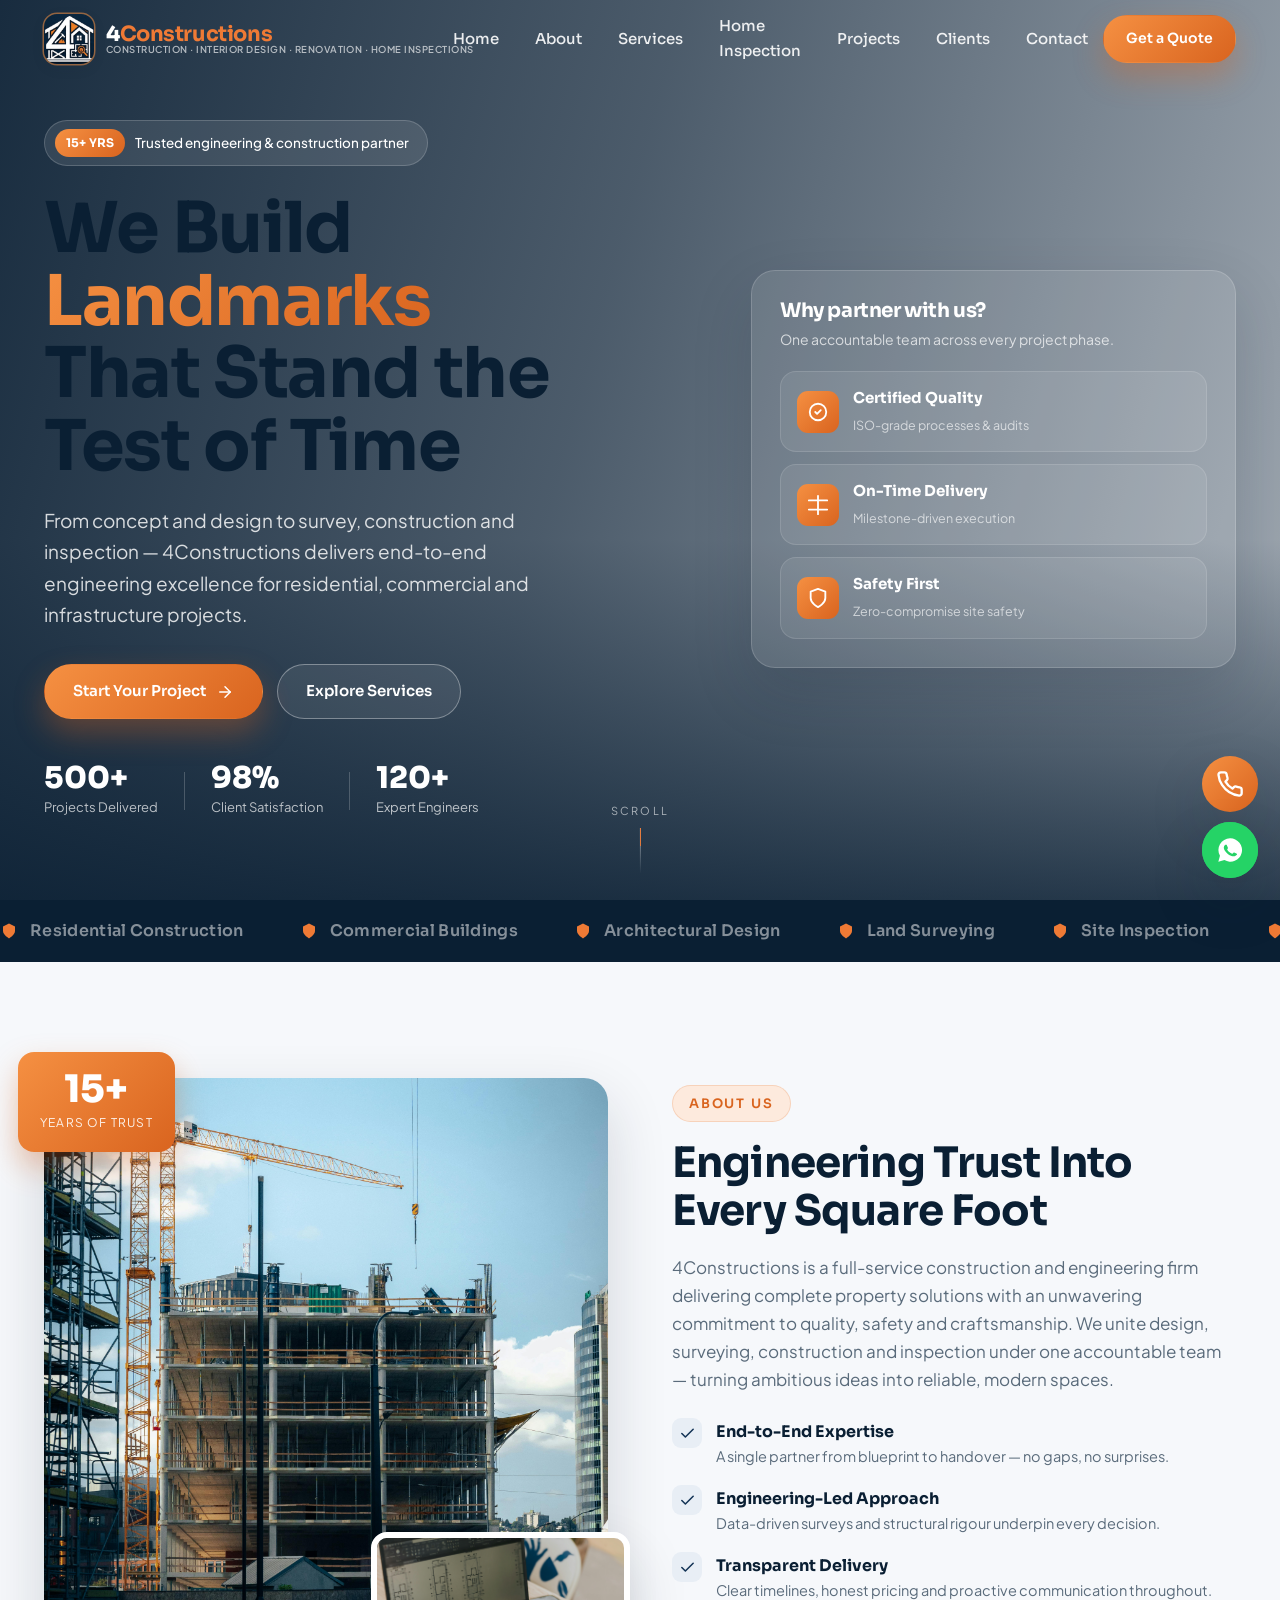
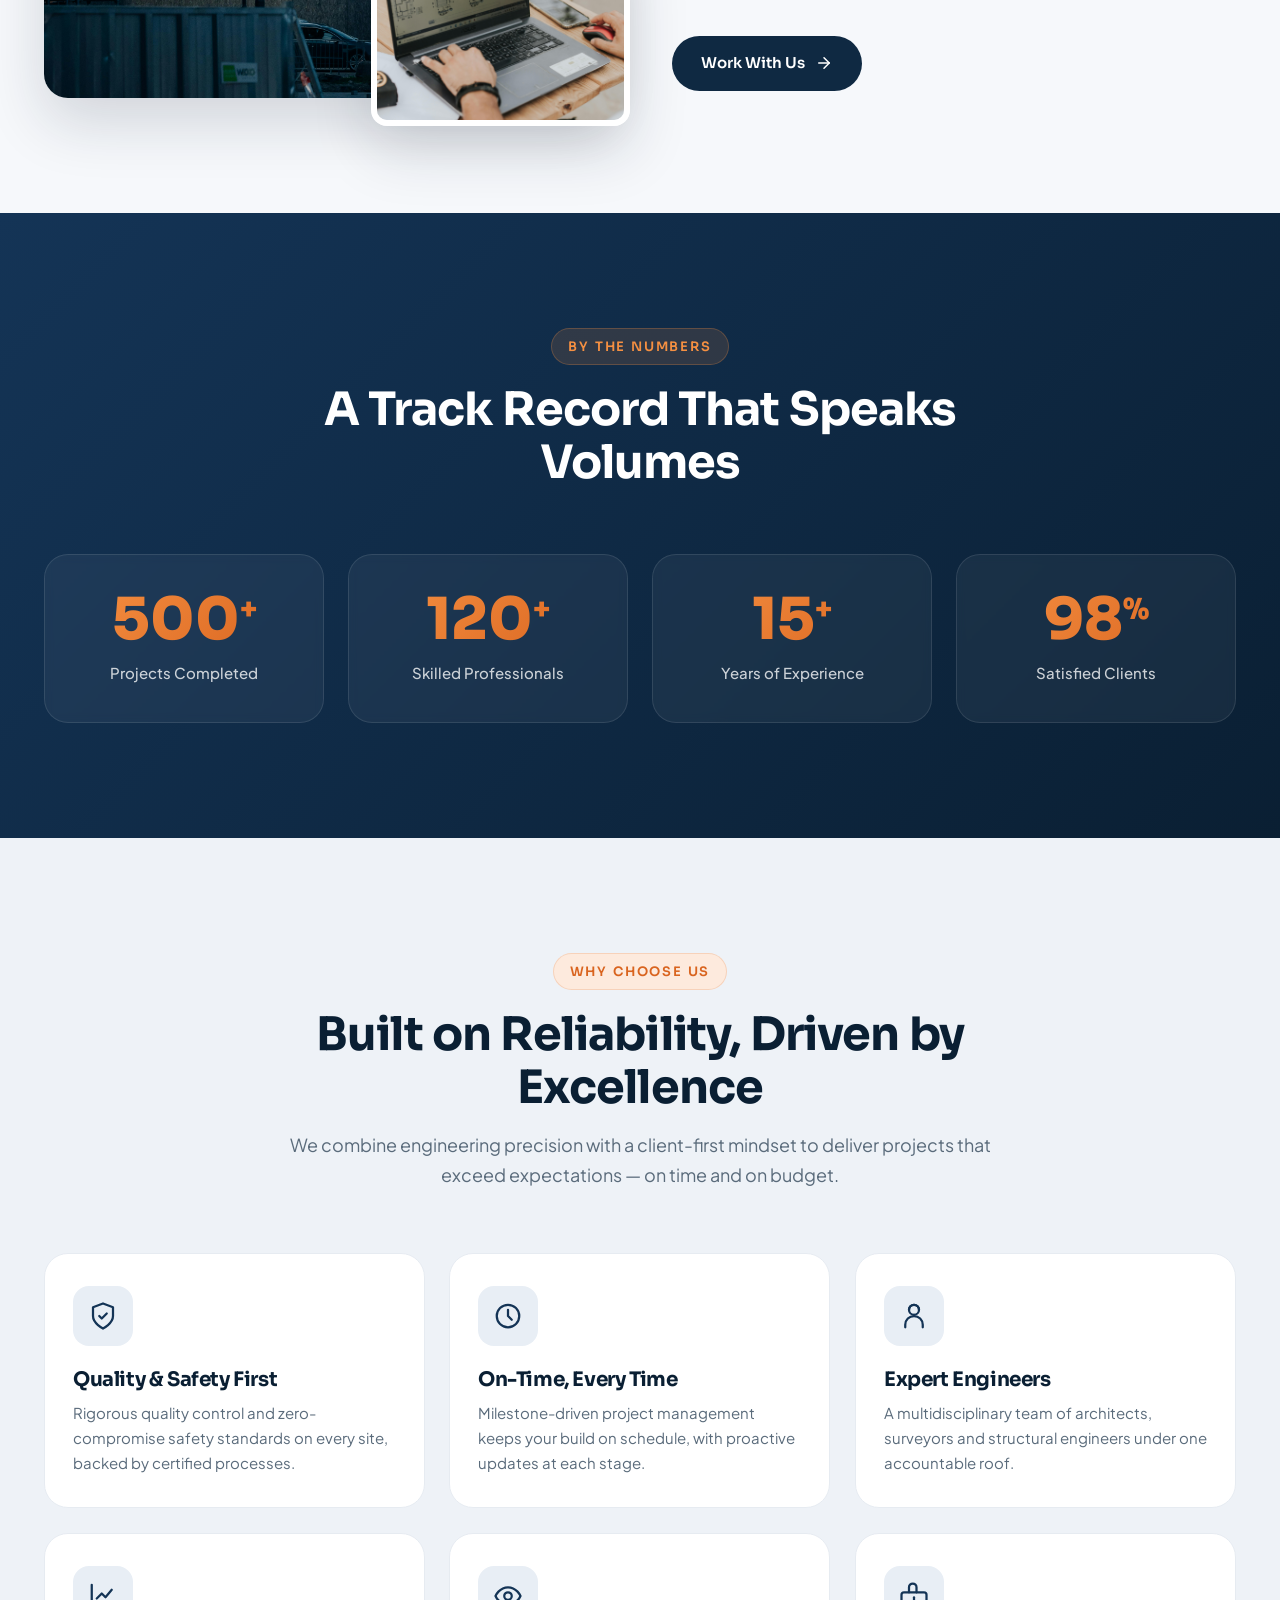
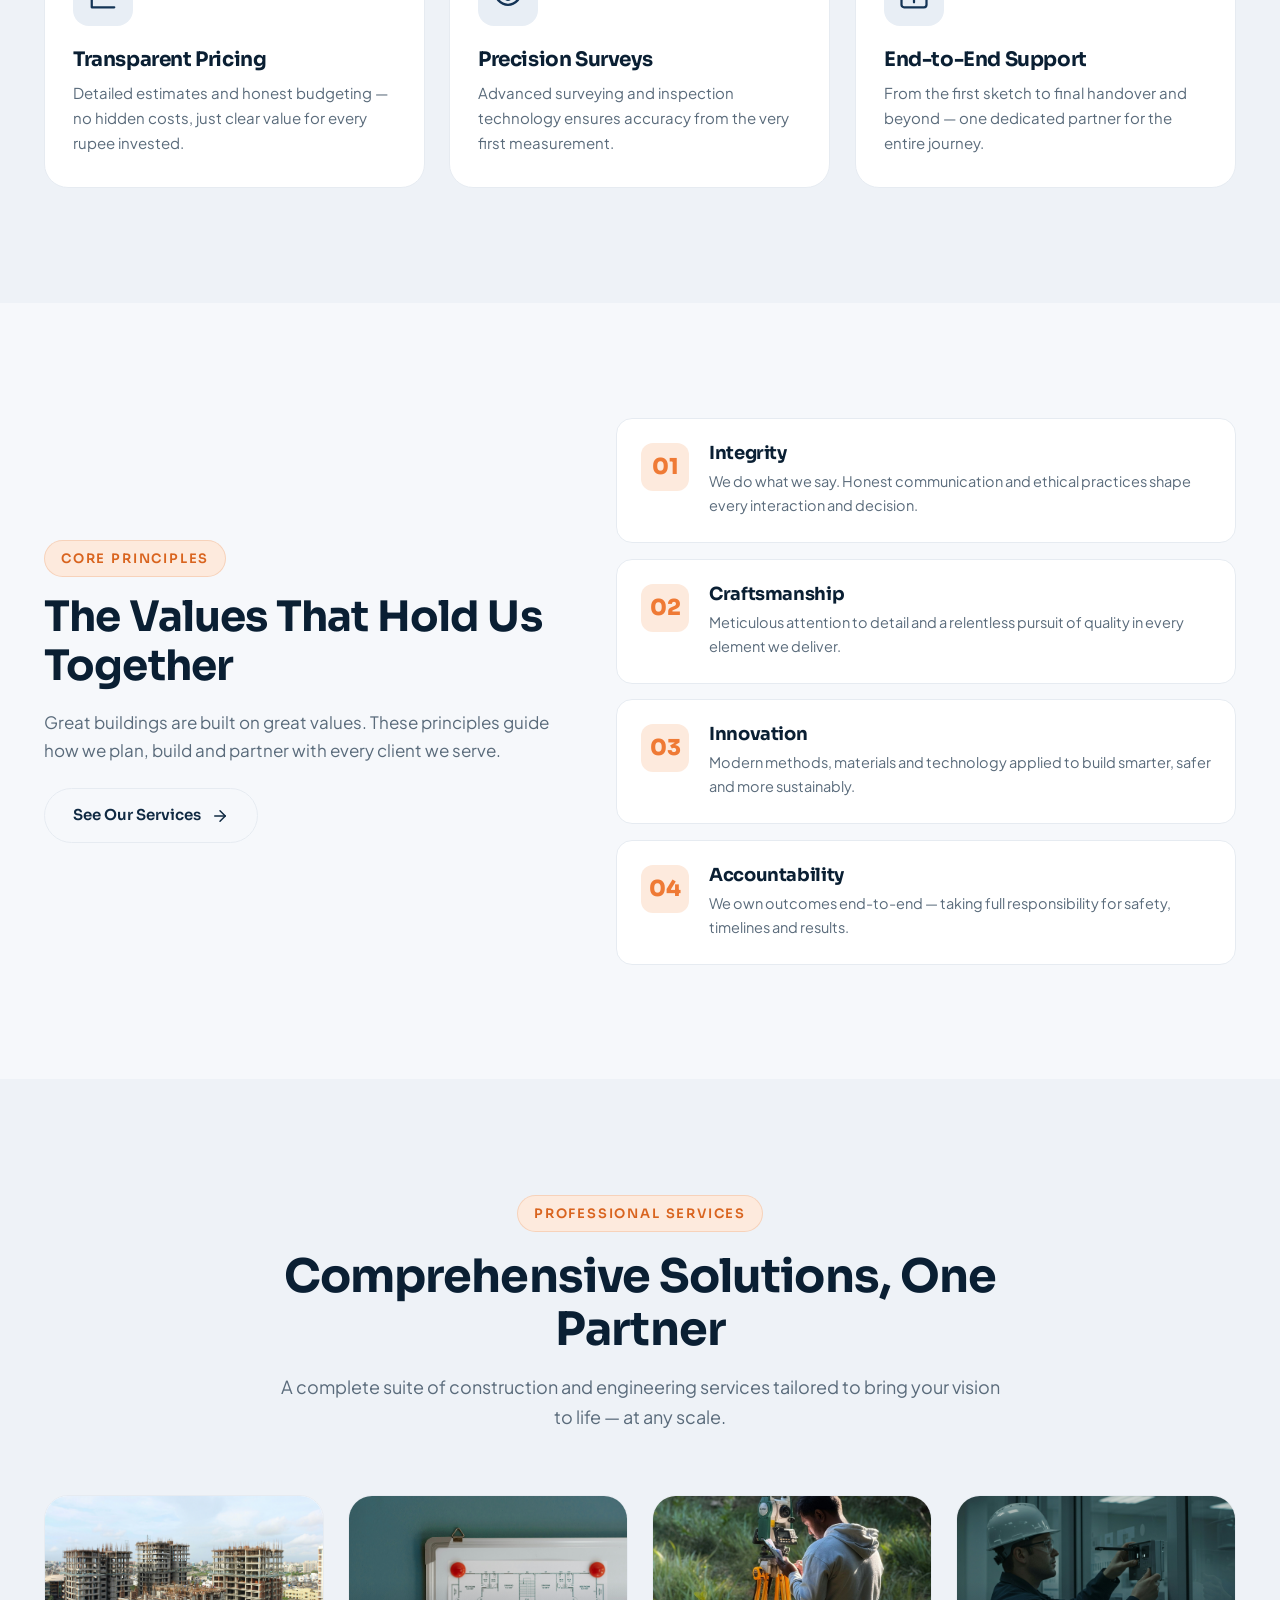
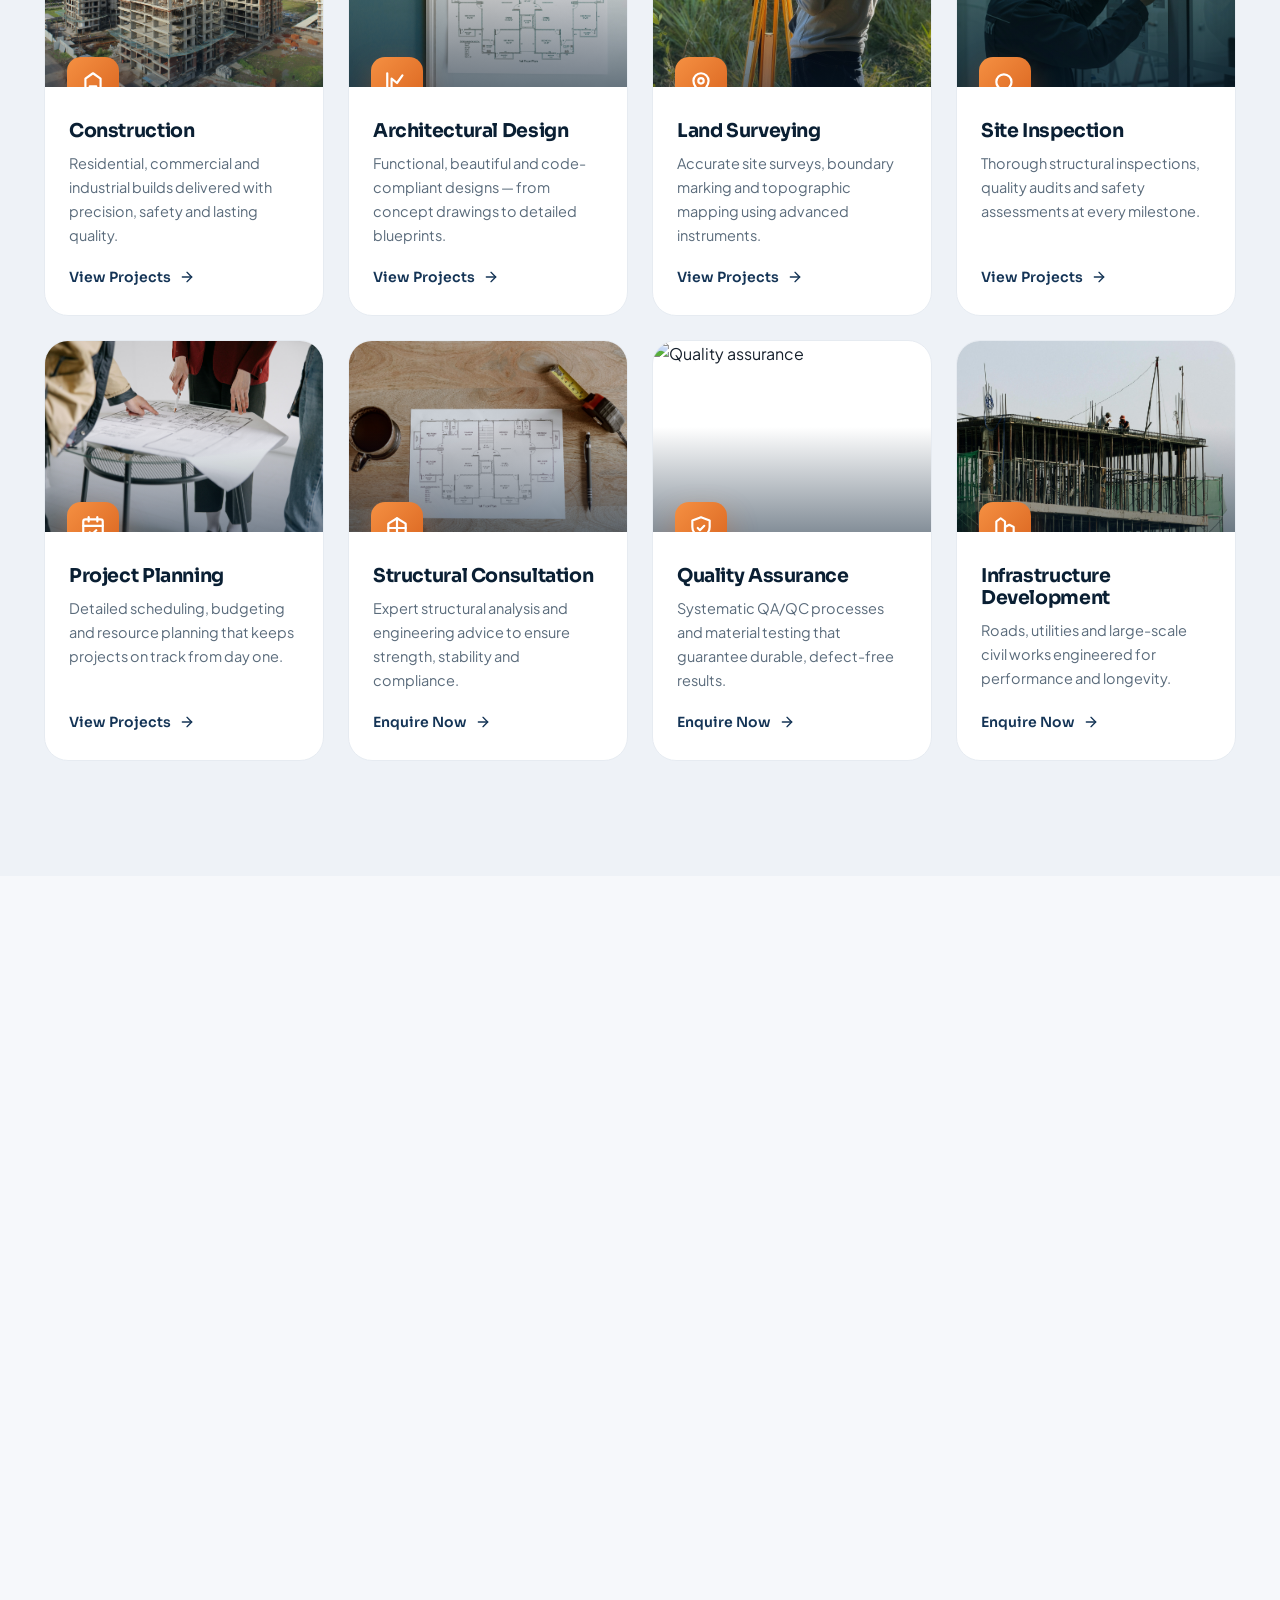
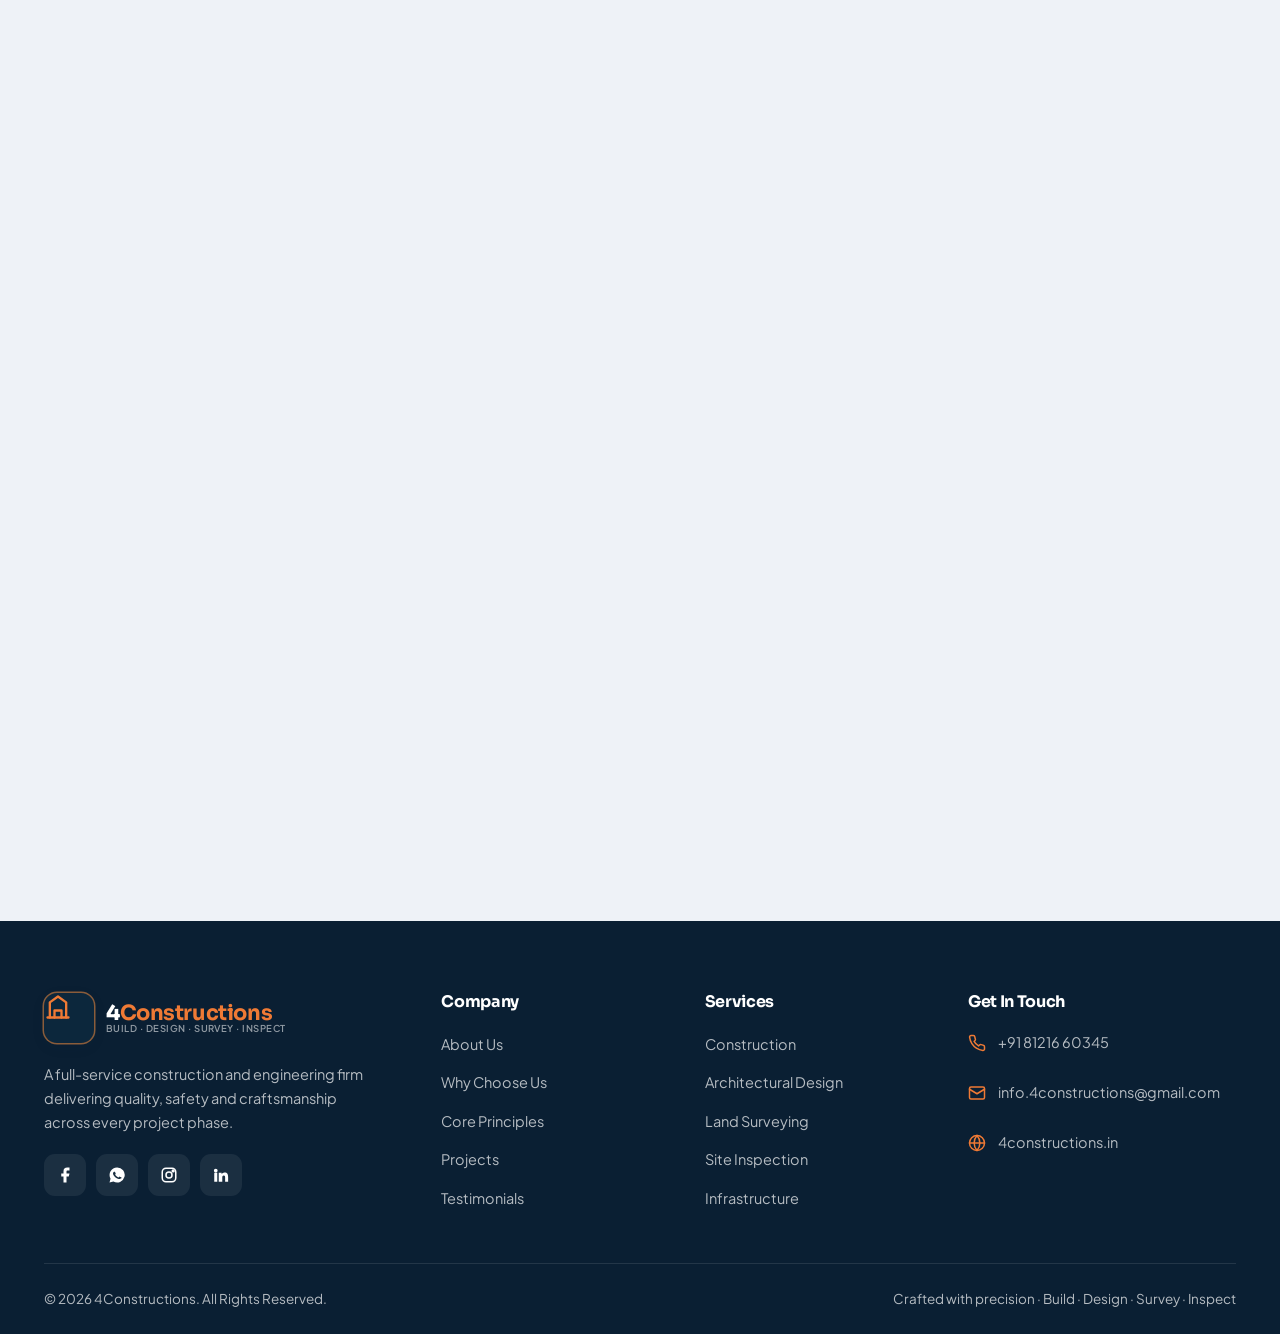
==== commit 9fbac1d6: "Update index.html" ====
--- a/index.html
+++ b/index.html
@@ -67,13 +67,14 @@
       </a>
 
       <nav class="nav" id="nav" aria-label="Primary">
-        <a href="#home">Home</a>
-        <a href="#about">About</a>
-        <a href="#services">Services</a>
-        <a href="#portfolio">Projects</a>
-        <a href="#testimonials">Clients</a>
-        <a href="#contact">Contact</a>
-      </nav>
+  <a href="#home">Home</a>
+  <a href="#about">About</a>
+  <a href="#services">Services</a>
+  <a href="#homeinspection">Home Inspection</a>
+  <a href="#portfolio">Projects</a>
+  <a href="#testimonials">Clients</a>
+  <a href="#contact">Contact</a>
+</nav>
 
       <div class="header__actions">
         <a href="#contact" class="btn btn--primary header__cta">Get a Quote</a>
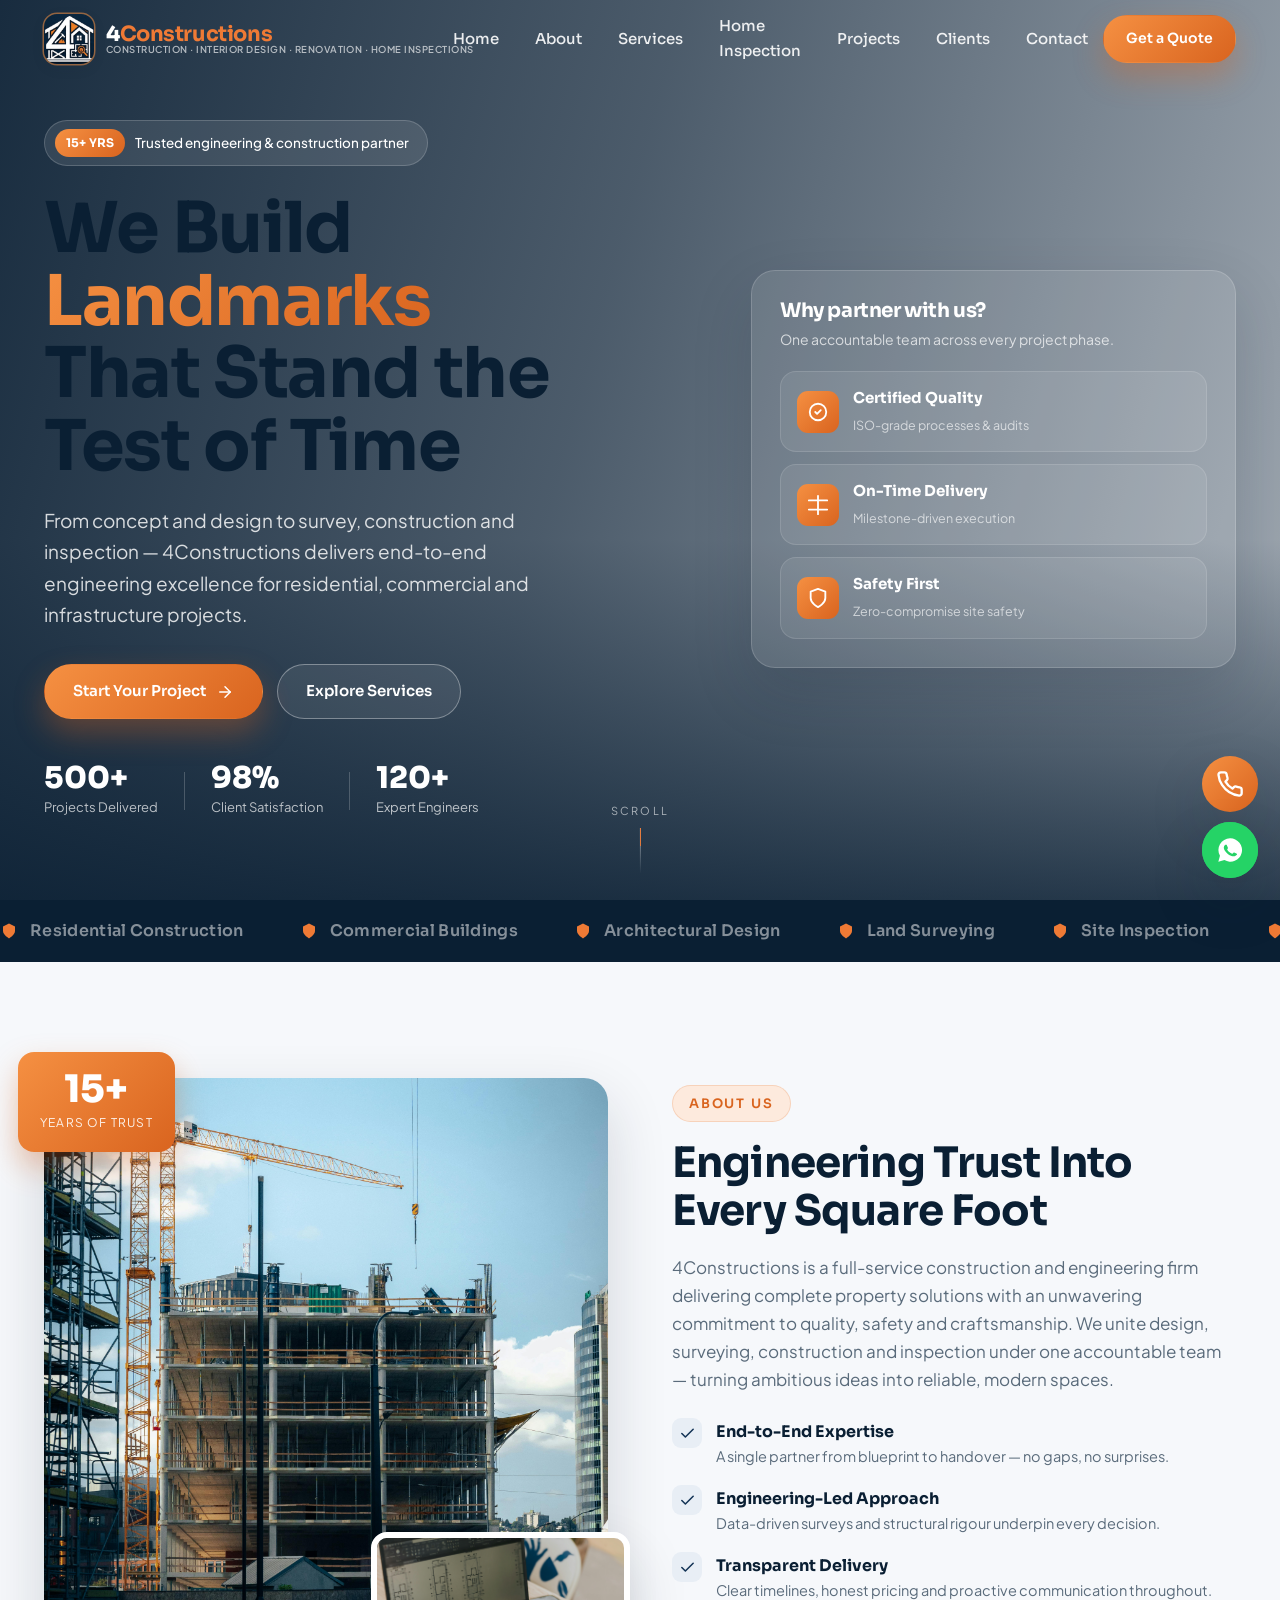
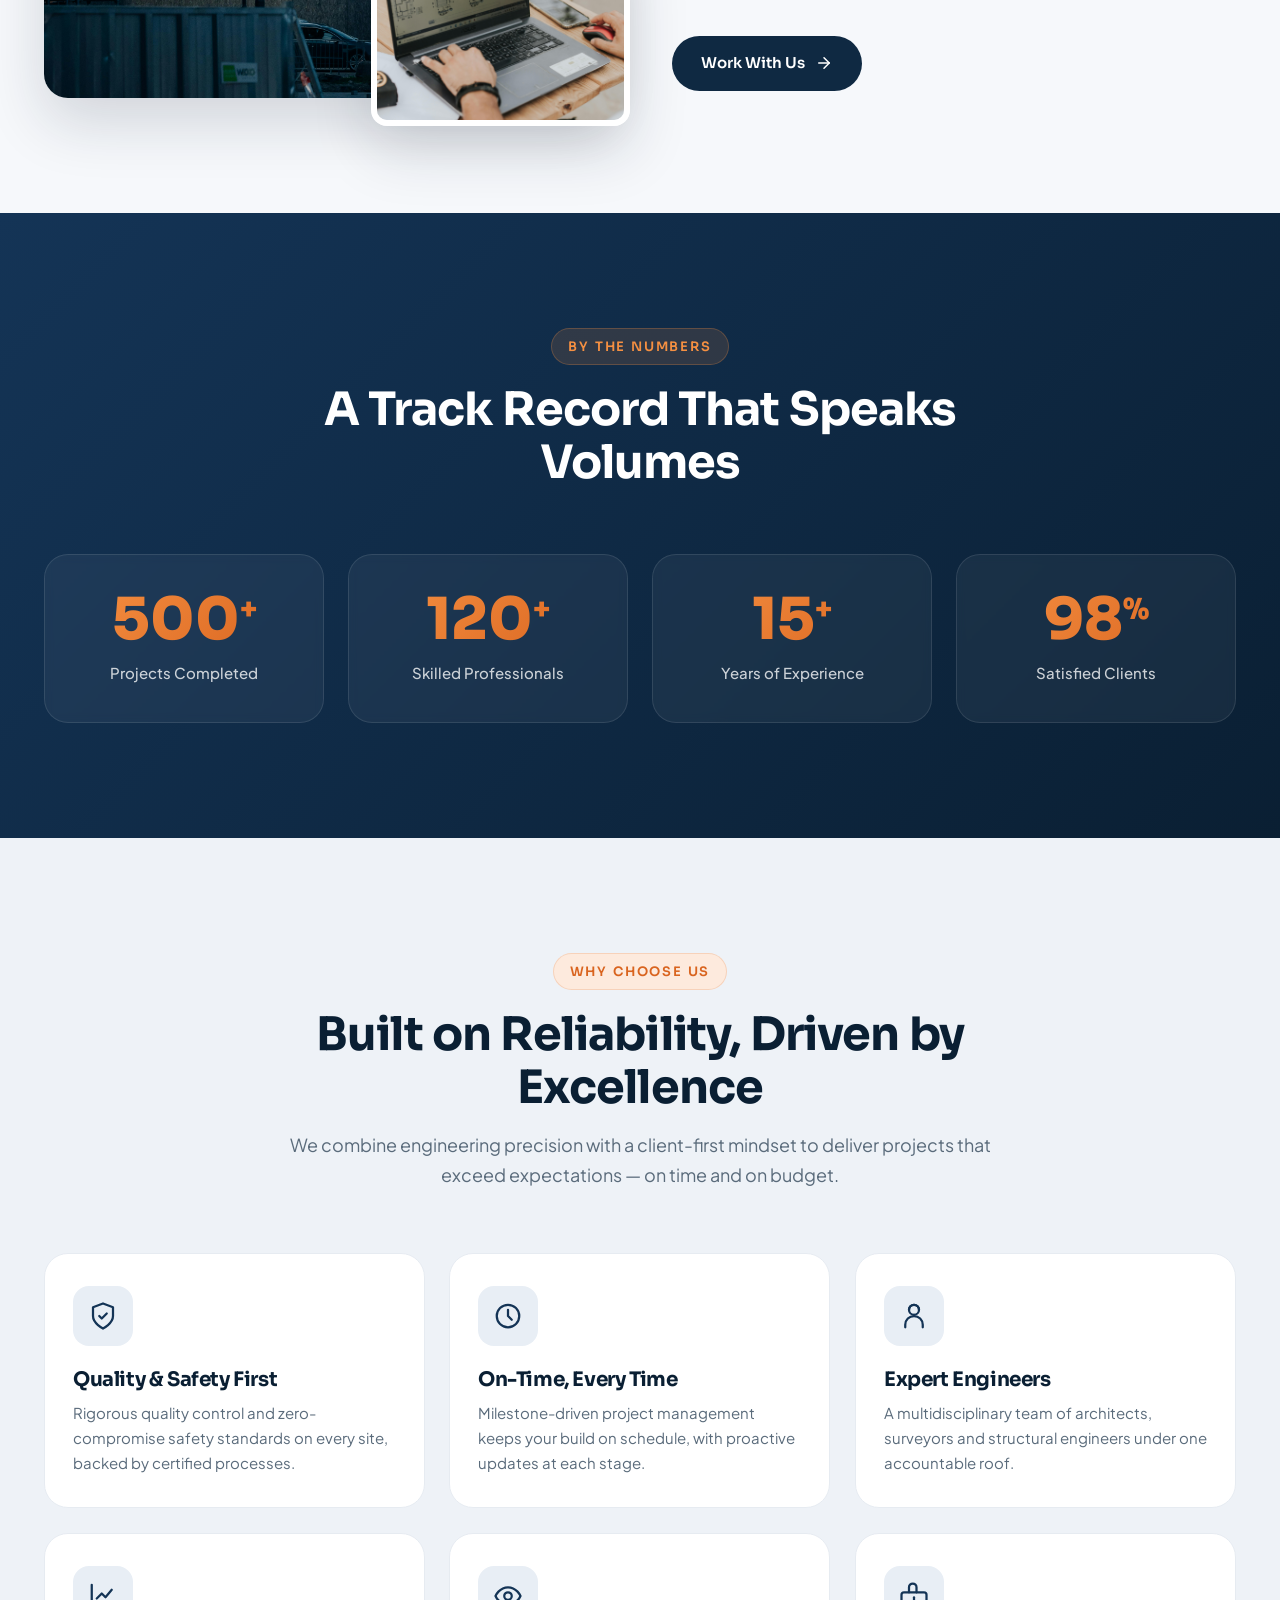
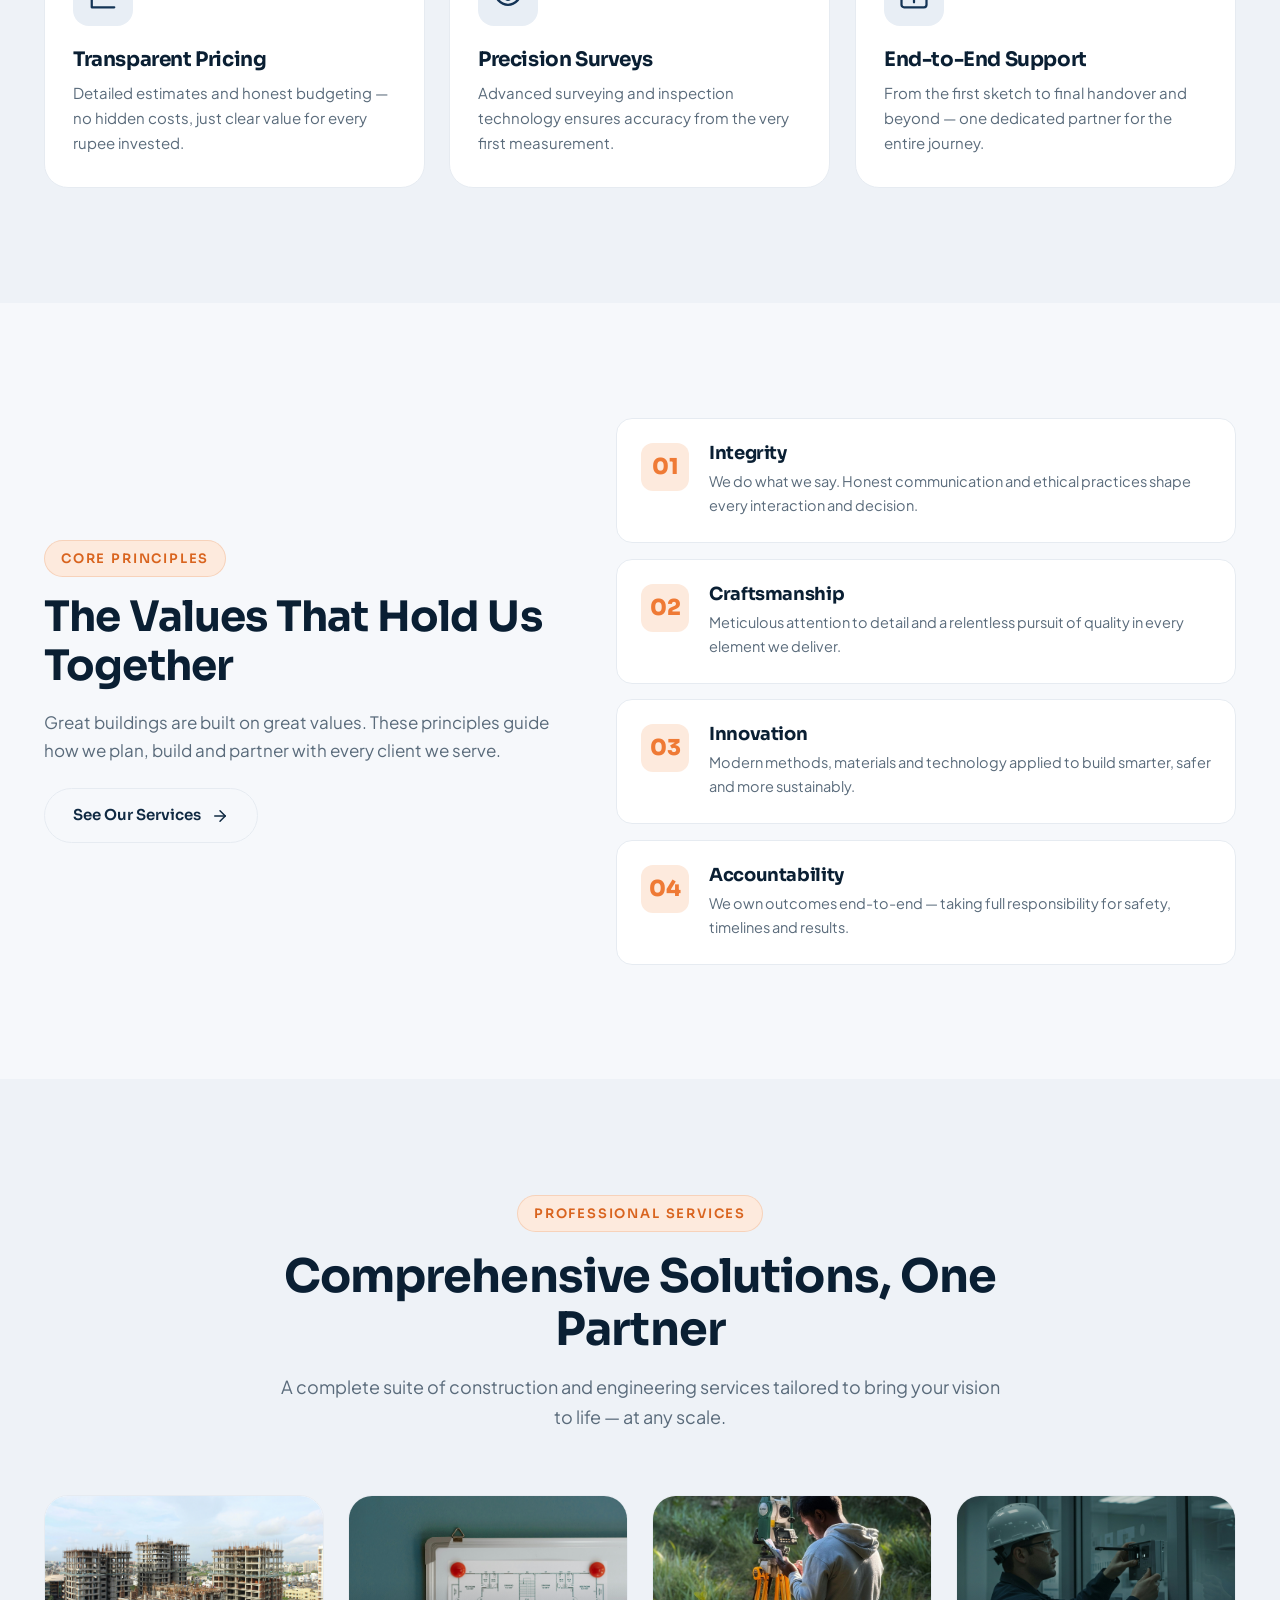
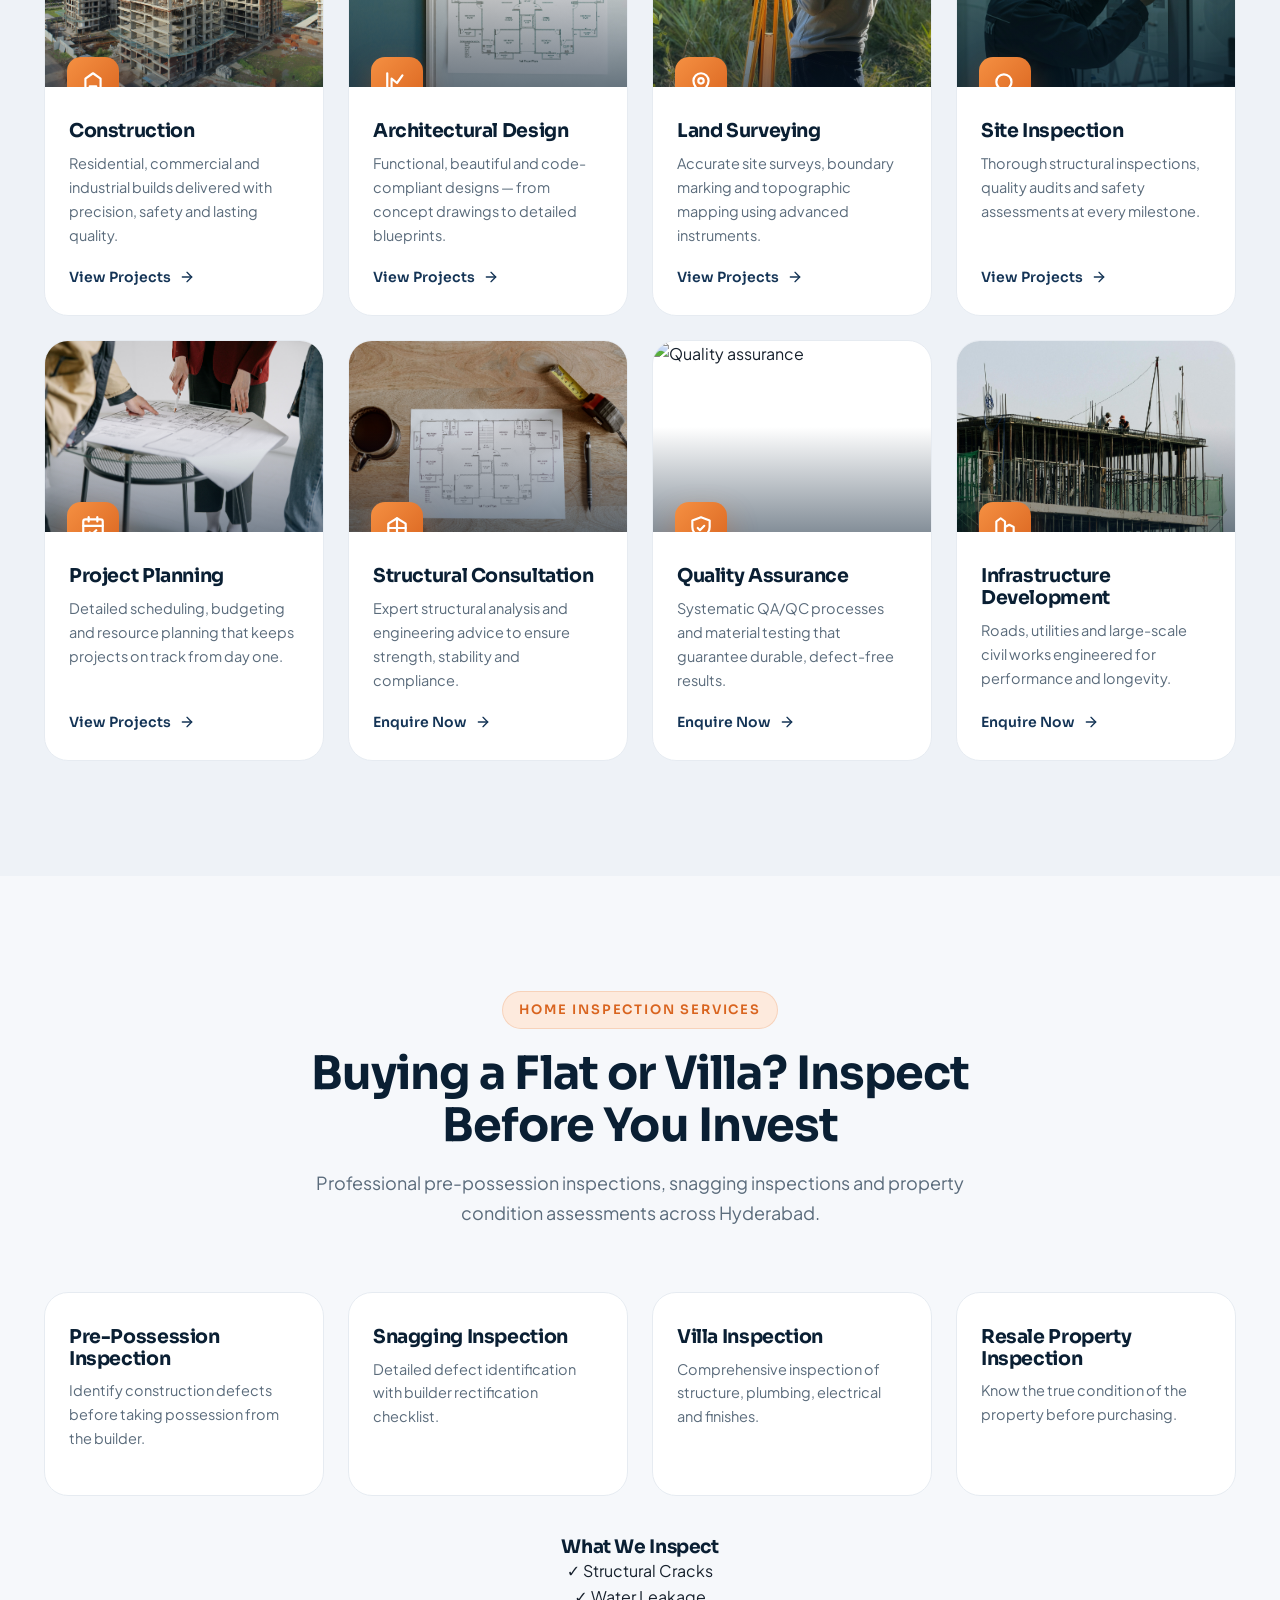
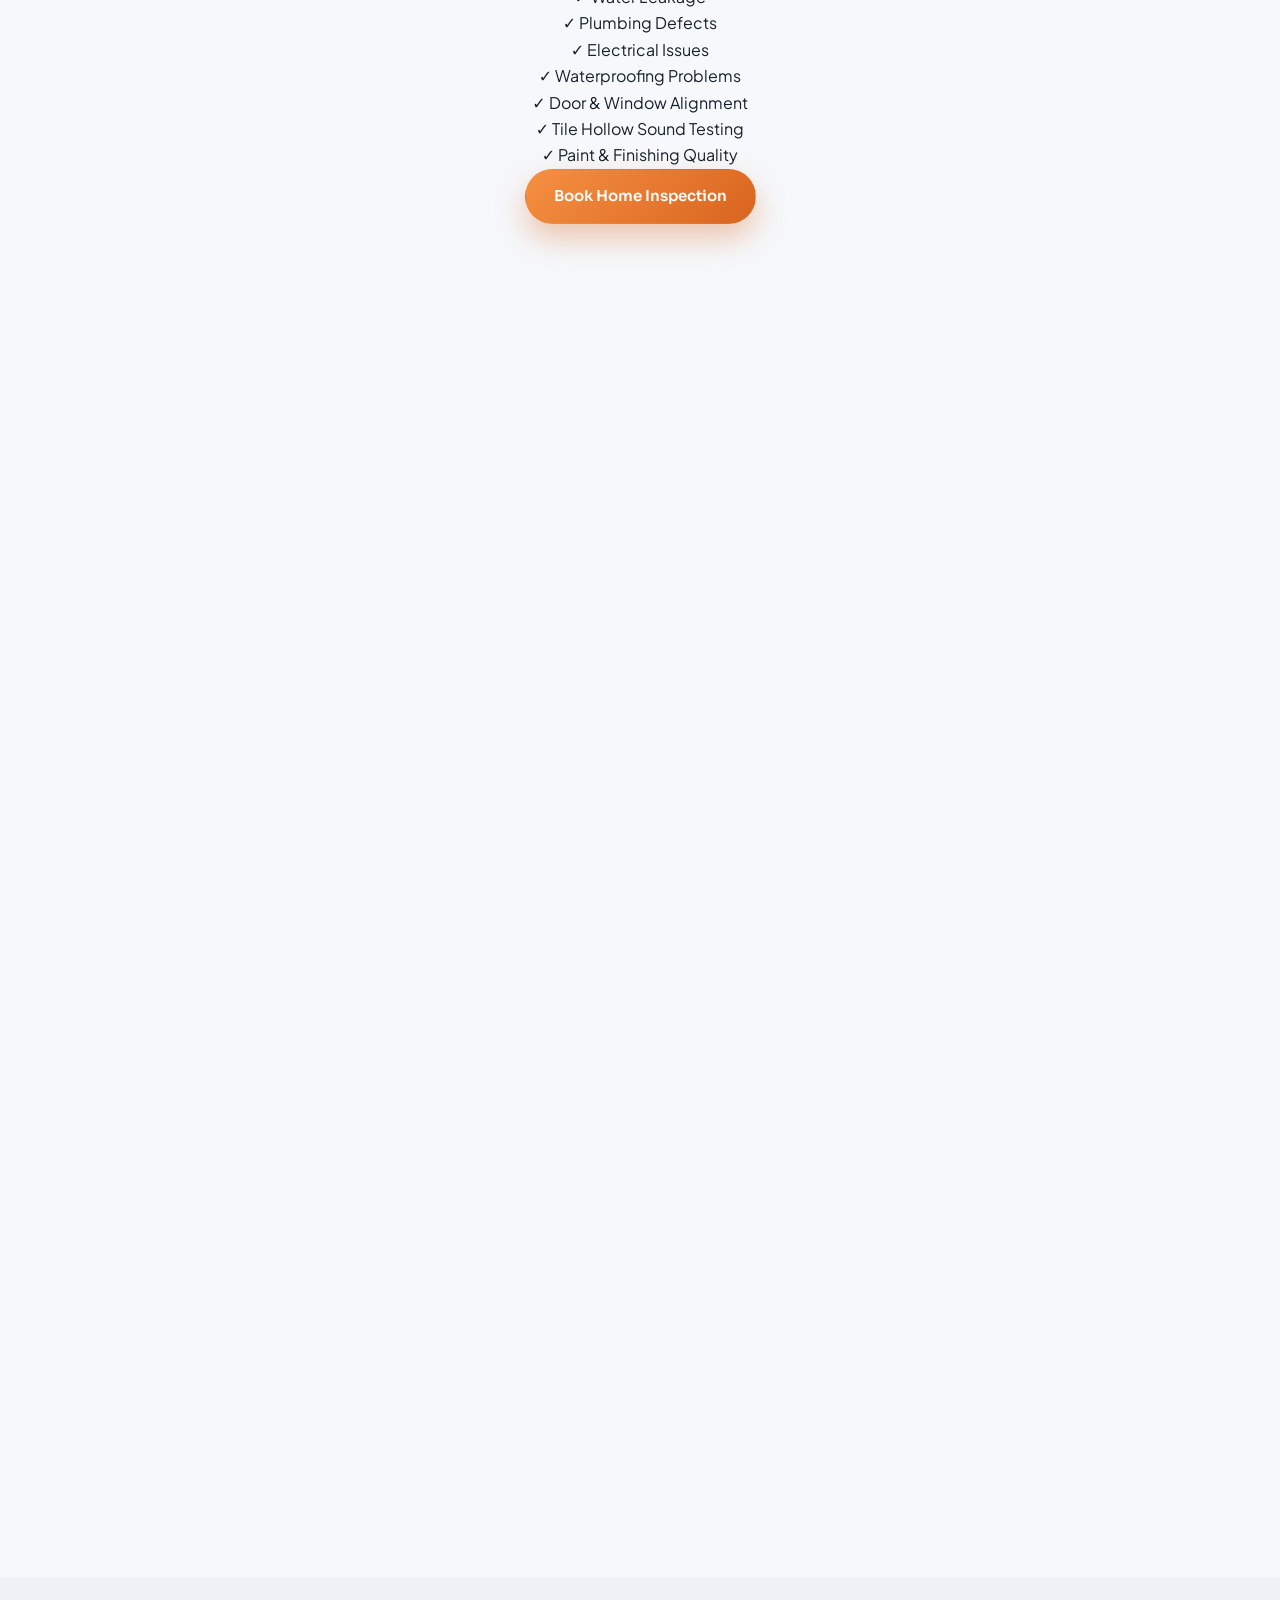
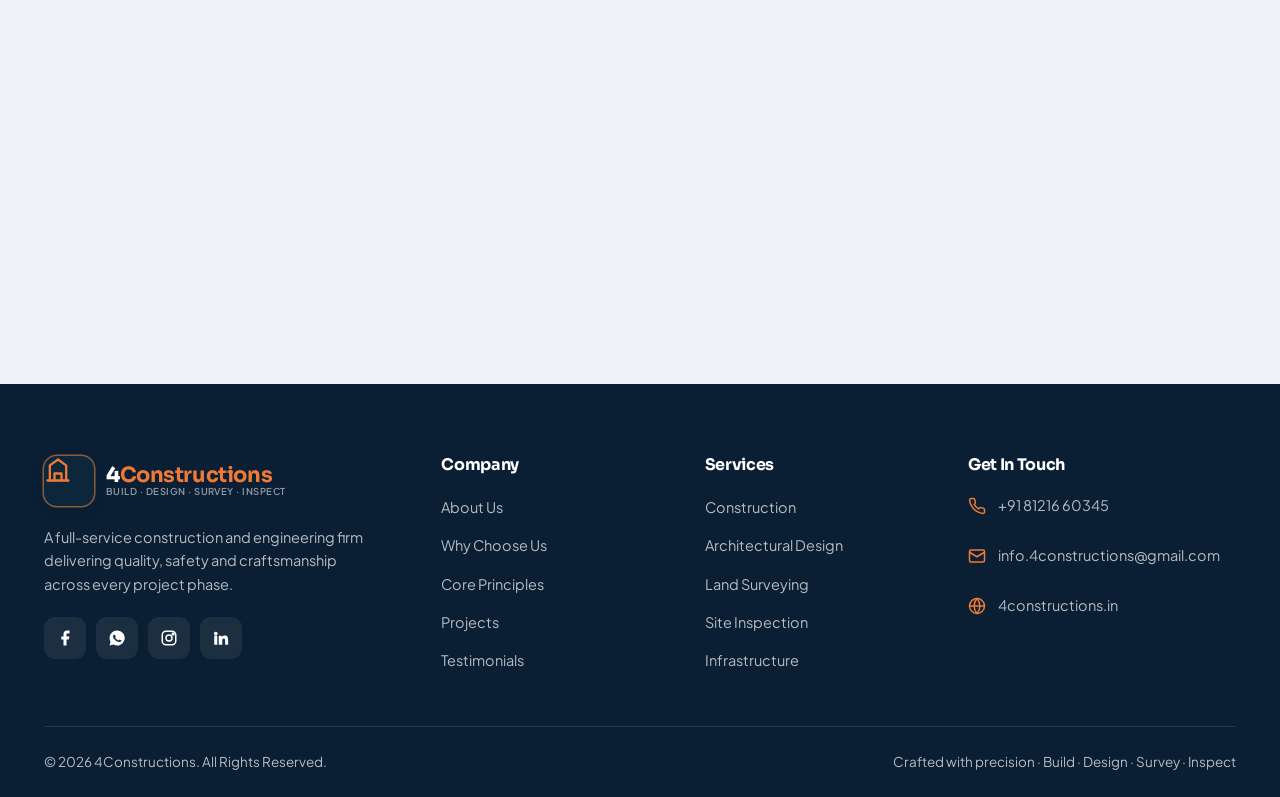
==== commit 72d5bb8d: "Update index.html" ====
--- a/index.html
+++ b/index.html
@@ -415,7 +415,69 @@
       </div>
     </div>
   </section>
-
+<section class="section" id="homeinspection">
+  <div class="container">
+
+    <div class="section-head">
+      <span class="eyebrow">Home Inspection Services</span>
+      <h2>Buying a Flat or Villa? Inspect Before You Invest</h2>
+      <p>Professional pre-possession inspections, snagging inspections and property condition assessments across Hyderabad.</p>
+    </div>
+
+    <div class="services__grid">
+
+      <article class="service">
+        <div class="service__body">
+          <h3>Pre-Possession Inspection</h3>
+          <p>Identify construction defects before taking possession from the builder.</p>
+        </div>
+      </article>
+
+      <article class="service">
+        <div class="service__body">
+          <h3>Snagging Inspection</h3>
+          <p>Detailed defect identification with builder rectification checklist.</p>
+        </div>
+      </article>
+
+      <article class="service">
+        <div class="service__body">
+          <h3>Villa Inspection</h3>
+          <p>Comprehensive inspection of structure, plumbing, electrical and finishes.</p>
+        </div>
+      </article>
+
+      <article class="service">
+        <div class="service__body">
+          <h3>Resale Property Inspection</h3>
+          <p>Know the true condition of the property before purchasing.</p>
+        </div>
+      </article>
+
+    </div>
+
+    <div style="text-align:center;margin-top:40px;">
+      <h3>What We Inspect</h3>
+
+      <p>
+      ✓ Structural Cracks<br>
+      ✓ Water Leakage<br>
+      ✓ Plumbing Defects<br>
+      ✓ Electrical Issues<br>
+      ✓ Waterproofing Problems<br>
+      ✓ Door & Window Alignment<br>
+      ✓ Tile Hollow Sound Testing<br>
+      ✓ Paint & Finishing Quality
+      </p>
+
+      <a href="https://wa.me/918121660345?text=Hi%20I%20need%20a%20Home%20Inspection"
+         class="btn btn--primary">
+         Book Home Inspection
+      </a>
+    </div>
+
+  </div>
+</section>
   <!-- ============================ PORTFOLIO ============================ -->
   <section class="section" id="portfolio">
     <div class="container">
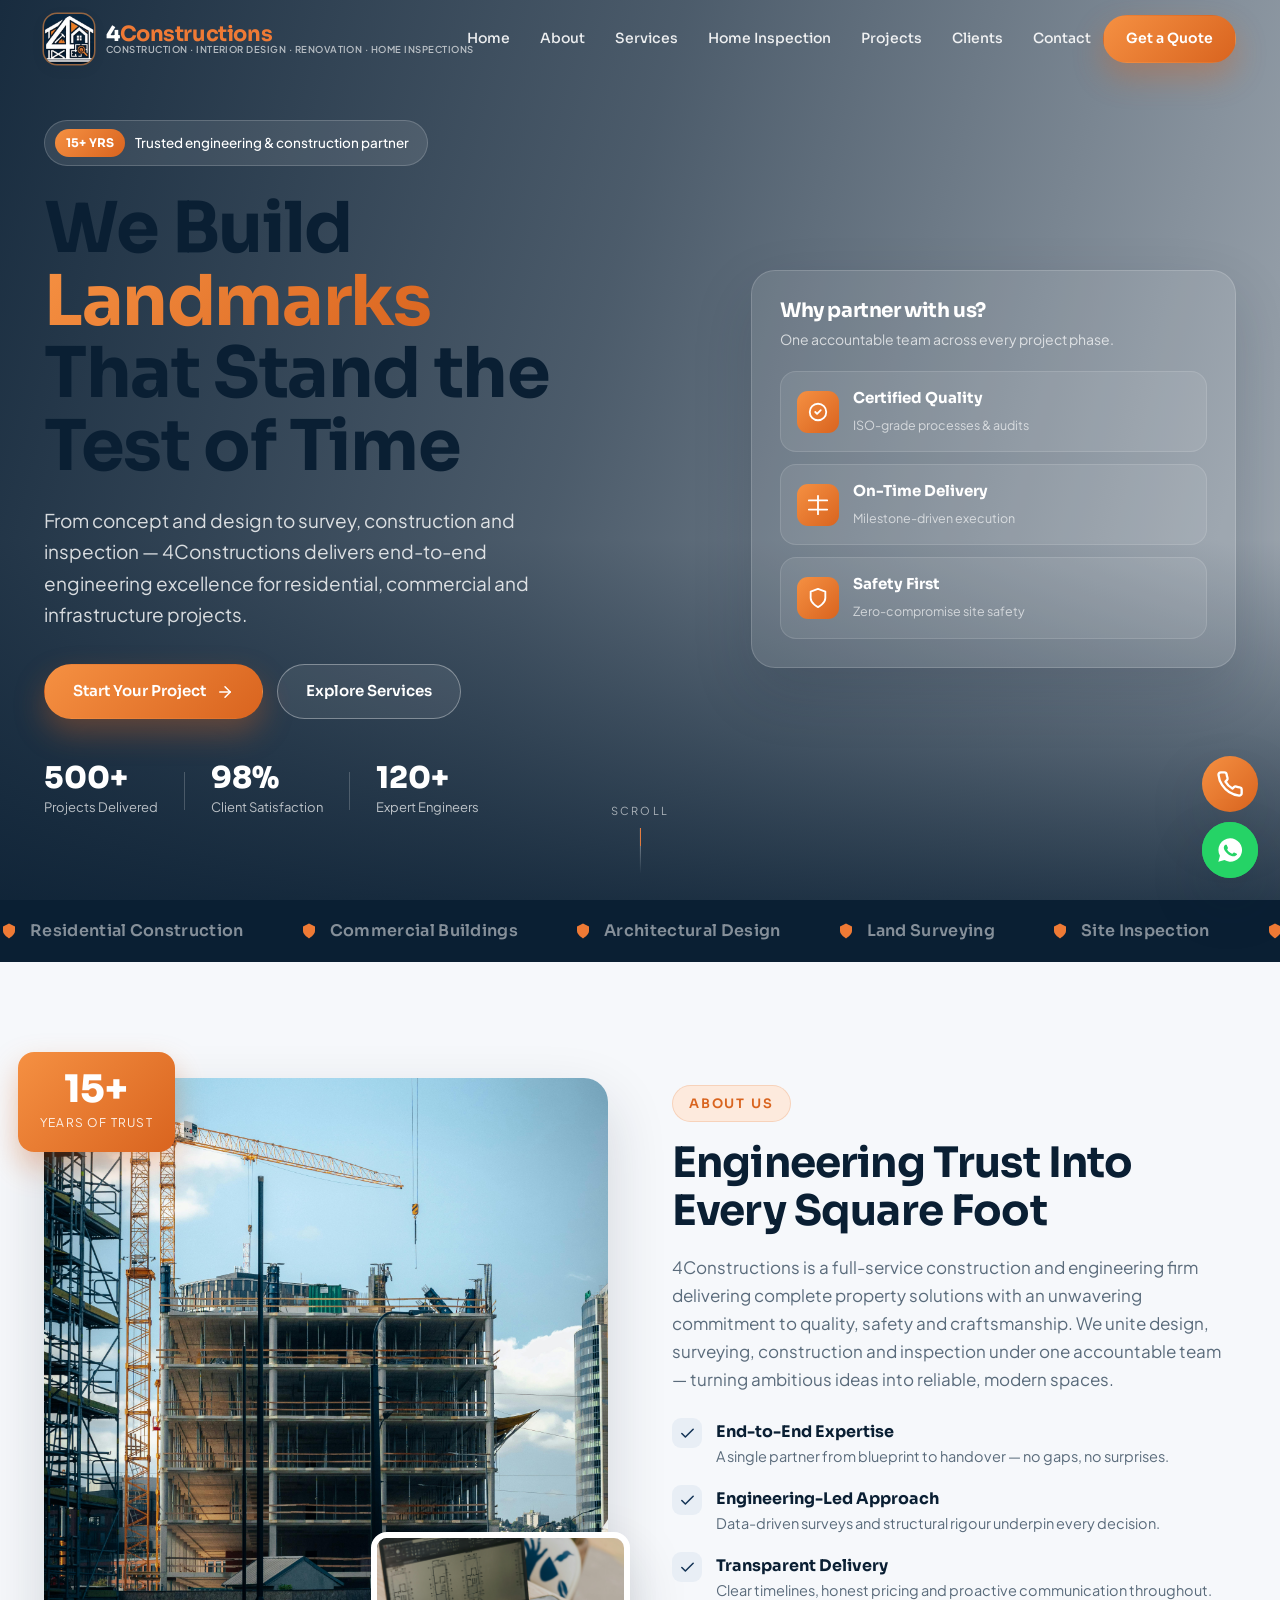
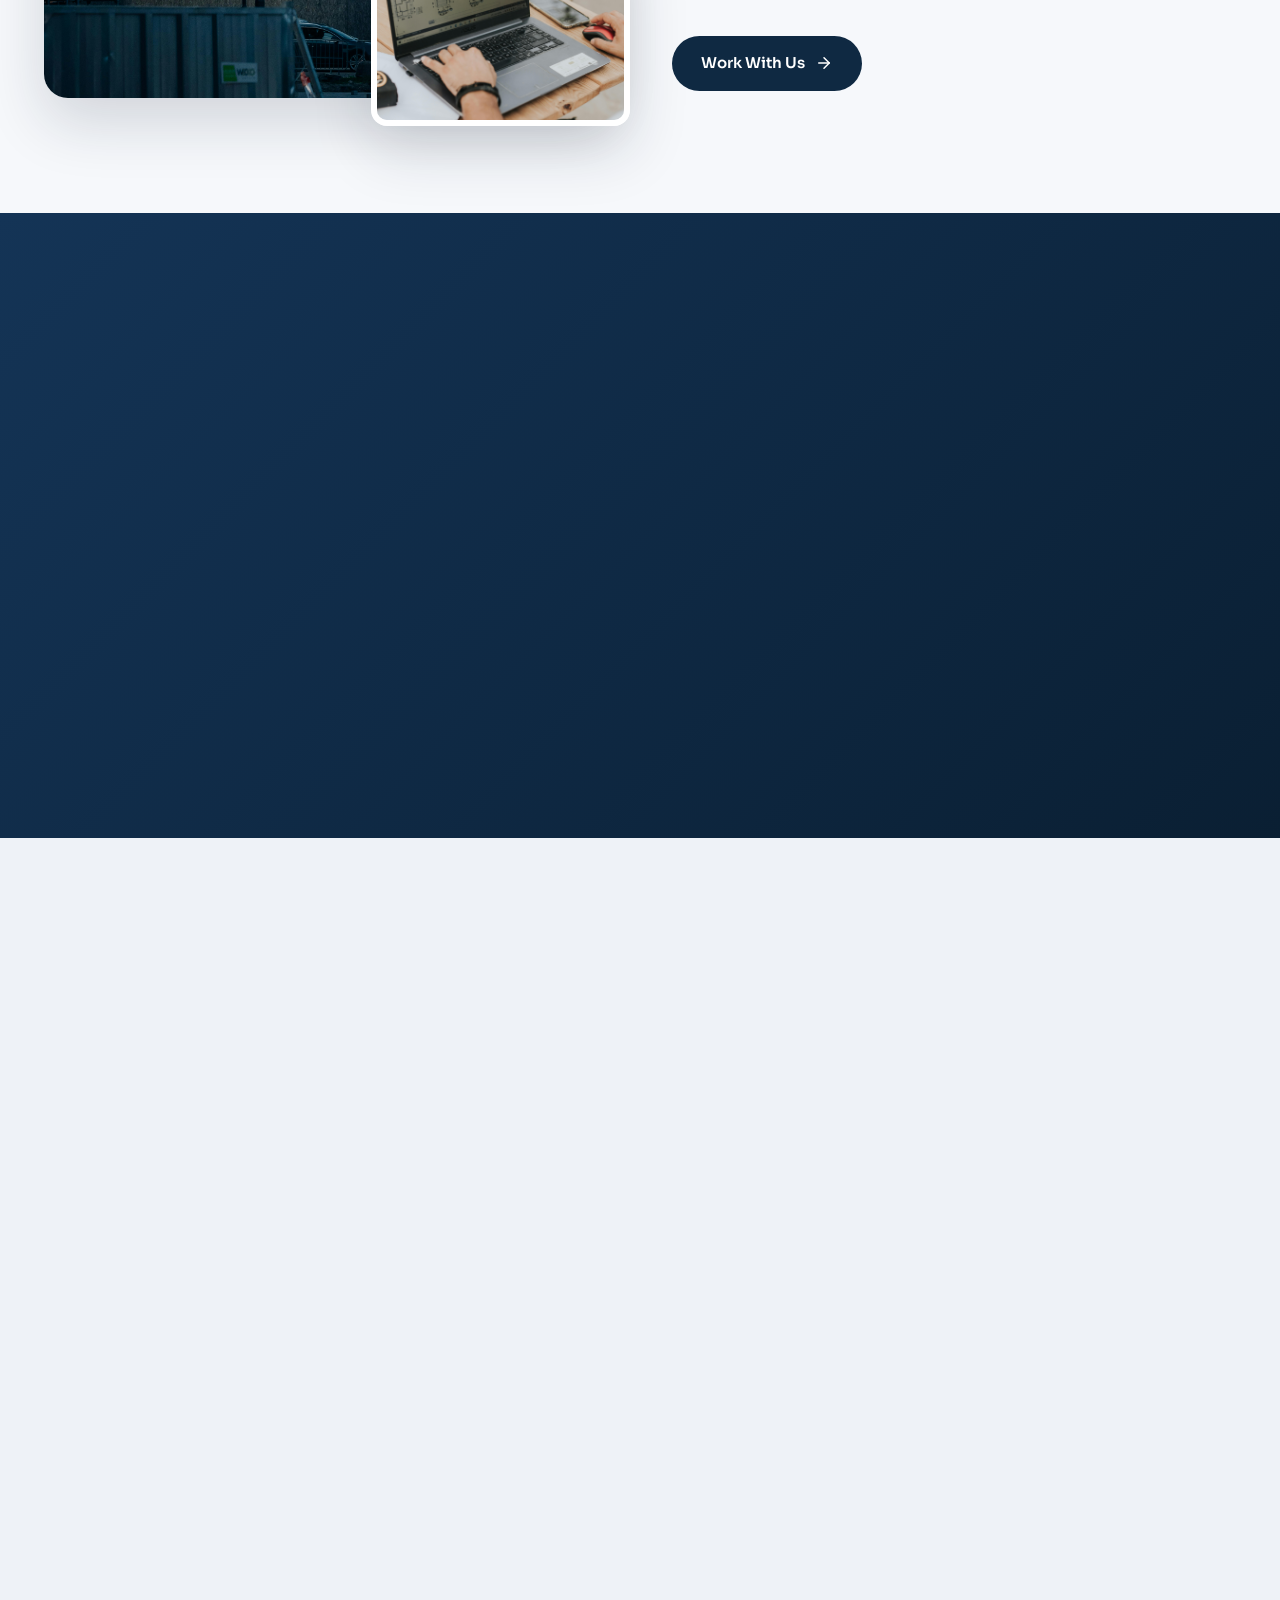
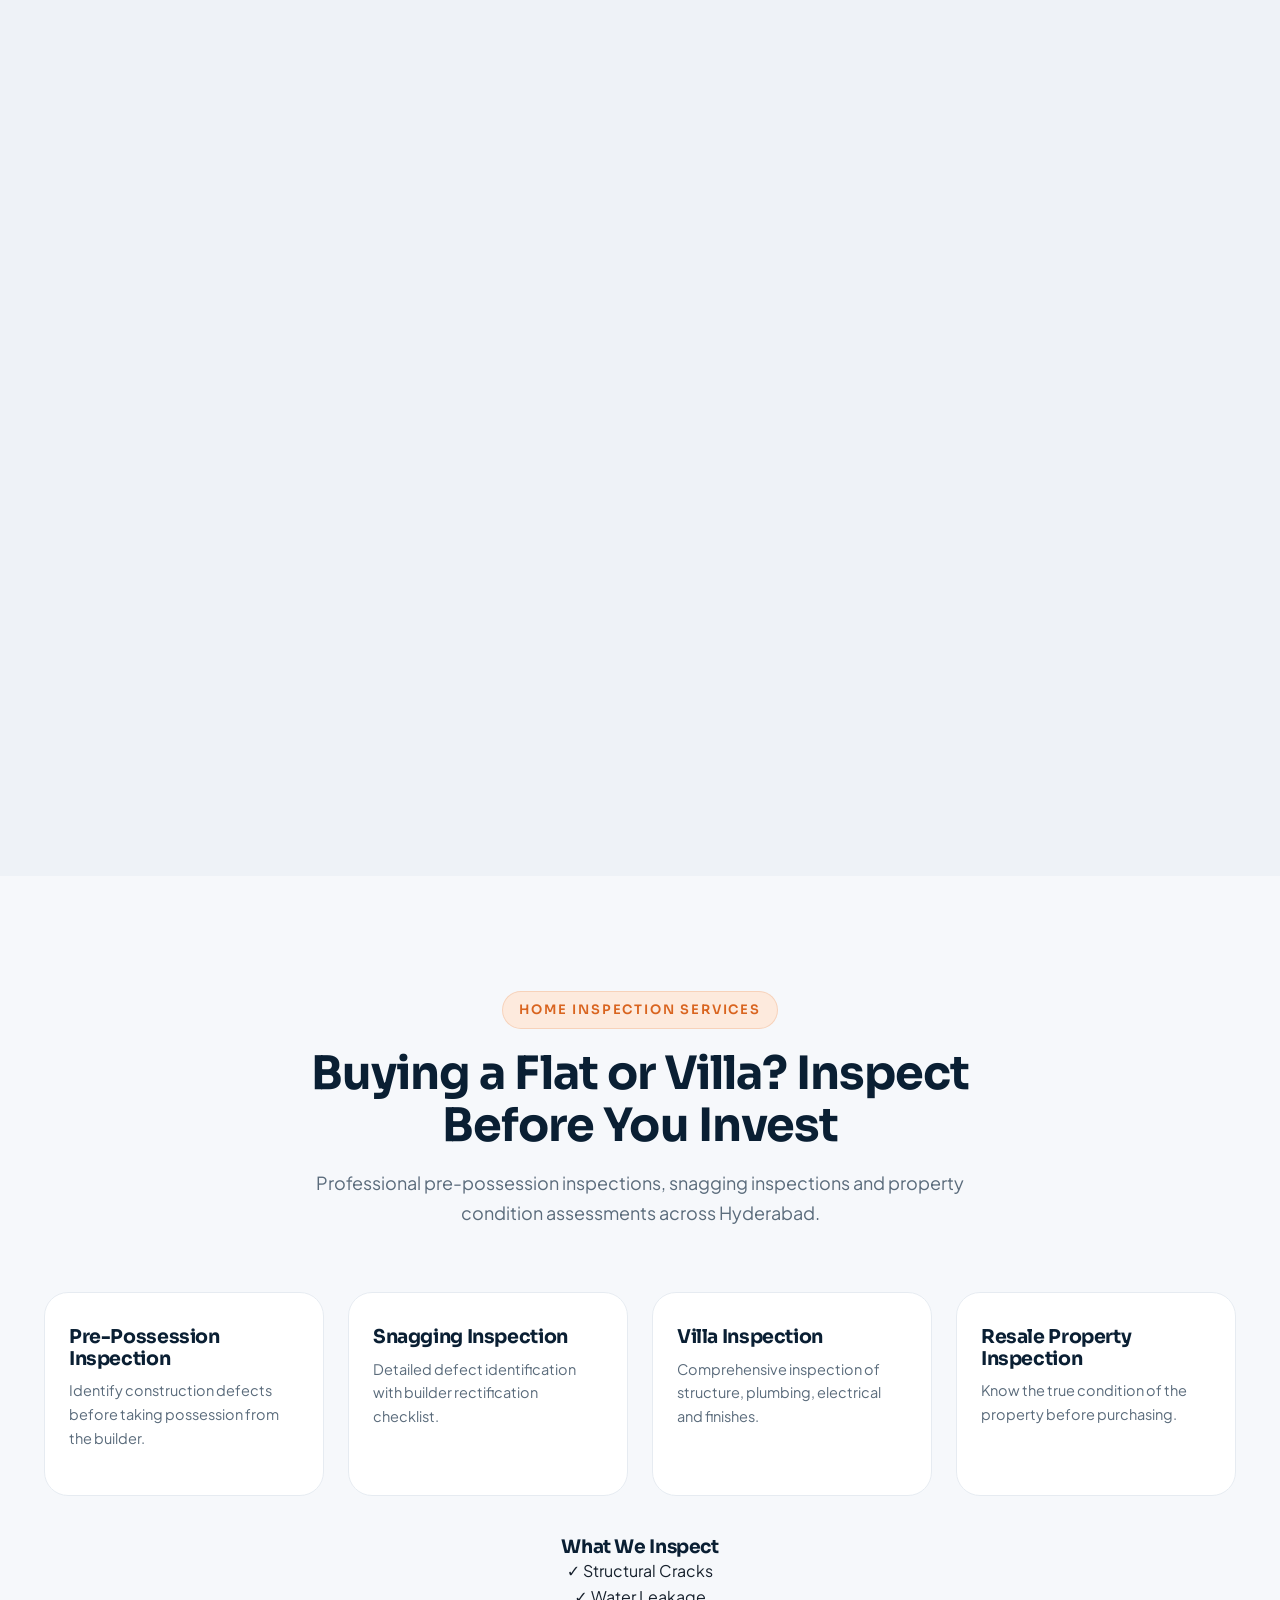
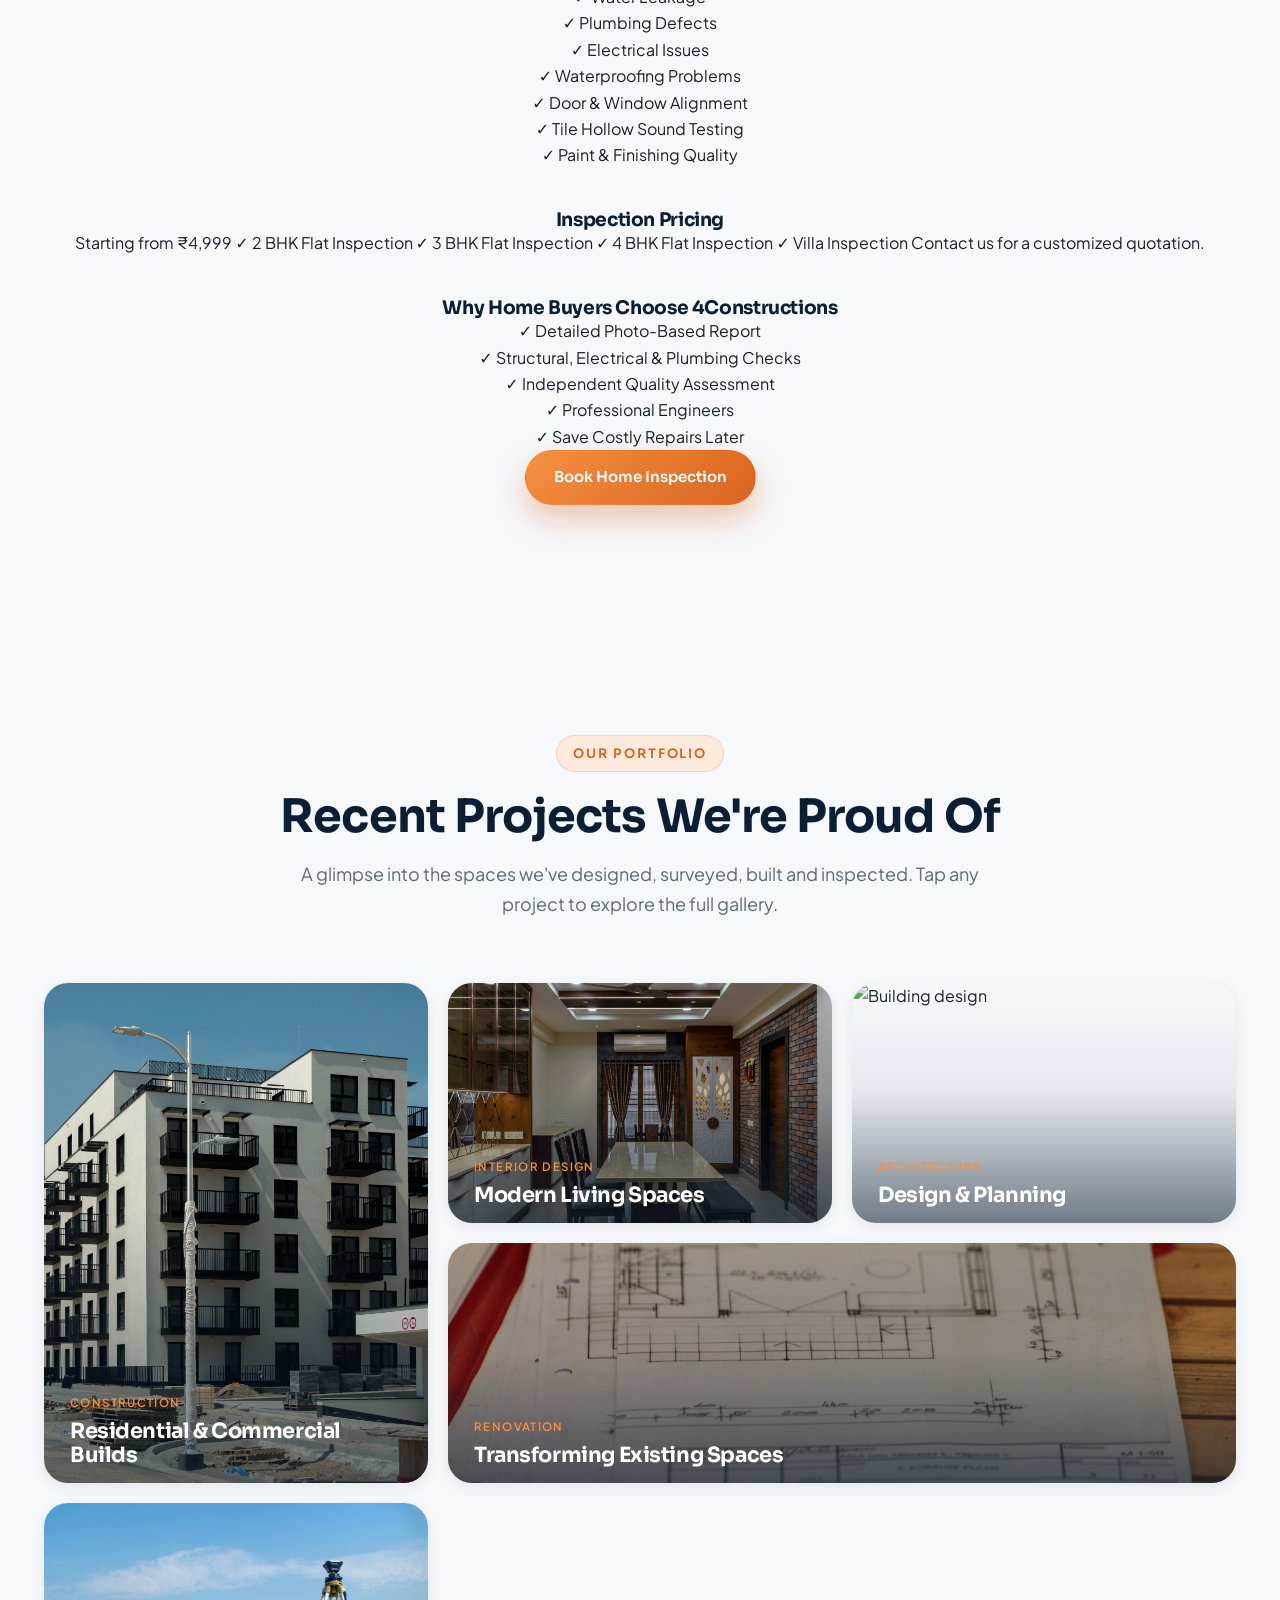
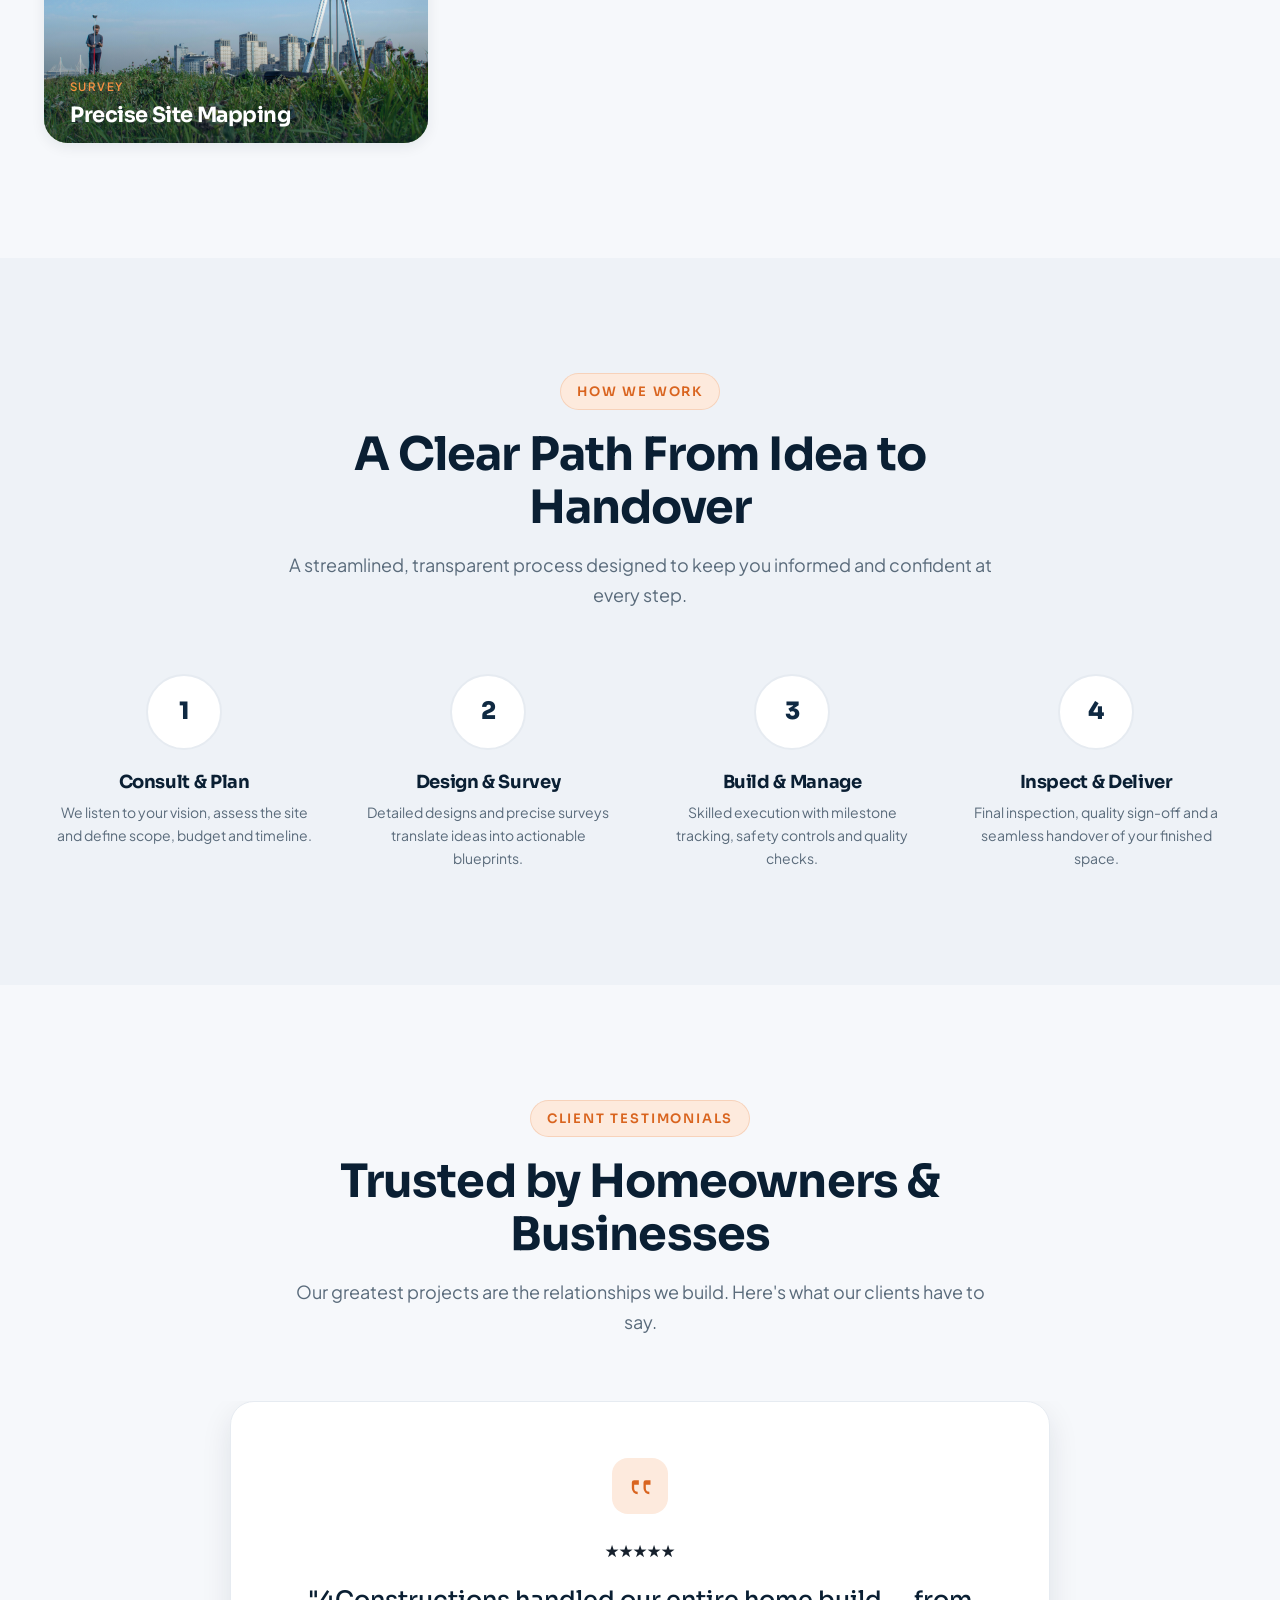
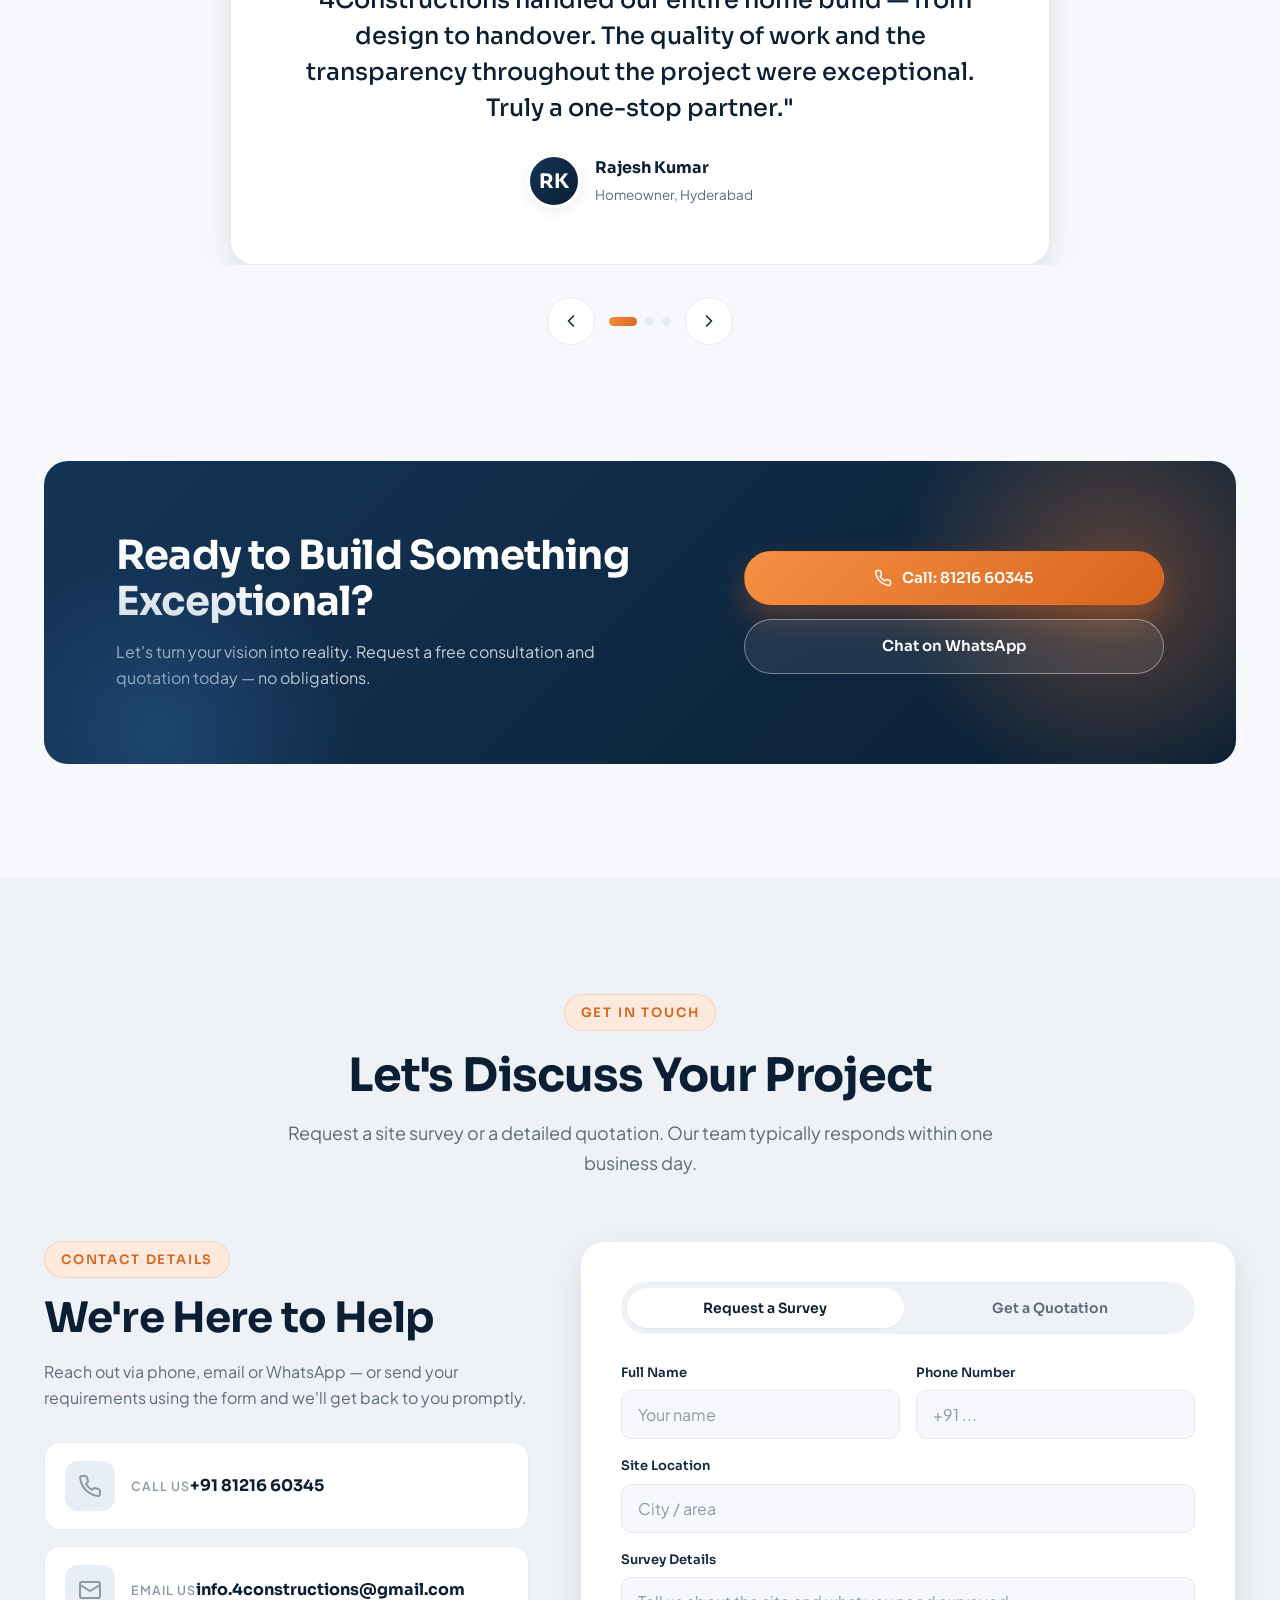
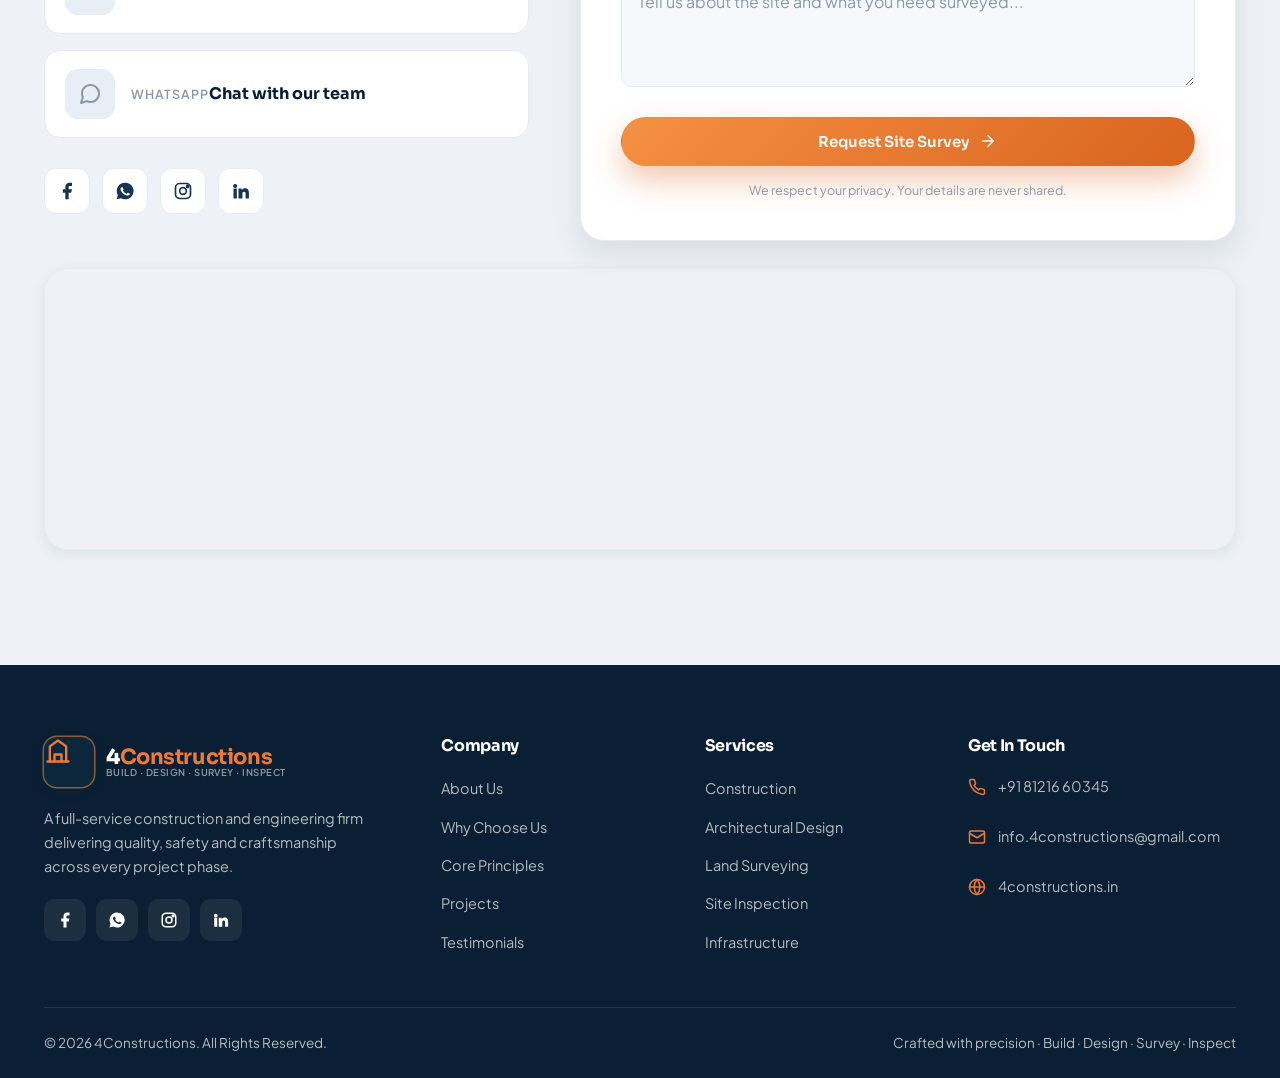
==== commit c1f91580: "Update index.html" ====
--- a/index.html
+++ b/index.html
@@ -469,6 +469,28 @@
       ✓ Tile Hollow Sound Testing<br>
       ✓ Paint & Finishing Quality
       </p>
+      <h3 style="margin-top:40px;">Inspection Pricing</h3>
+
+<p>
+Starting from ₹4,999
+
+✓ 2 BHK Flat Inspection
+✓ 3 BHK Flat Inspection
+✓ 4 BHK Flat Inspection
+✓ Villa Inspection
+
+Contact us for a customized quotation.
+</p>
+
+<h3 style="margin-top:40px;">Why Home Buyers Choose 4Constructions</h3>
+
+<p>
+✓ Detailed Photo-Based Report<br>
+✓ Structural, Electrical & Plumbing Checks<br>
+✓ Independent Quality Assessment<br>
+✓ Professional Engineers<br>
+✓ Save Costly Repairs Later
+</p>
 
       <a href="https://wa.me/918121660345?text=Hi%20I%20need%20a%20Home%20Inspection"
          class="btn btn--primary">
--- a/assets/css/style.css
+++ b/assets/css/style.css
@@ -156,9 +156,14 @@
 
 .nav { display: flex; align-items: center; gap: 6px; }
 .nav a {
-  font-family: var(--font-head); font-weight: 500; font-size: 15px;
-  color: rgba(255, 255, 255, 0.9); padding: 9px 15px; border-radius: var(--radius-pill);
+  font-family: var(--font-head);
+  font-weight: 500;
+  font-size: 14px;
+  color: rgba(255, 255, 255, 0.9);
+  padding: 9px 12px;
+  border-radius: var(--radius-pill);
   transition: color 0.25s, background 0.25s;
+  white-space: nowrap;
 }
 .nav a:hover { color: #fff; background: rgba(255, 255, 255, 0.12); }
 .header.is-scrolled .nav a { color: var(--navy-700); }
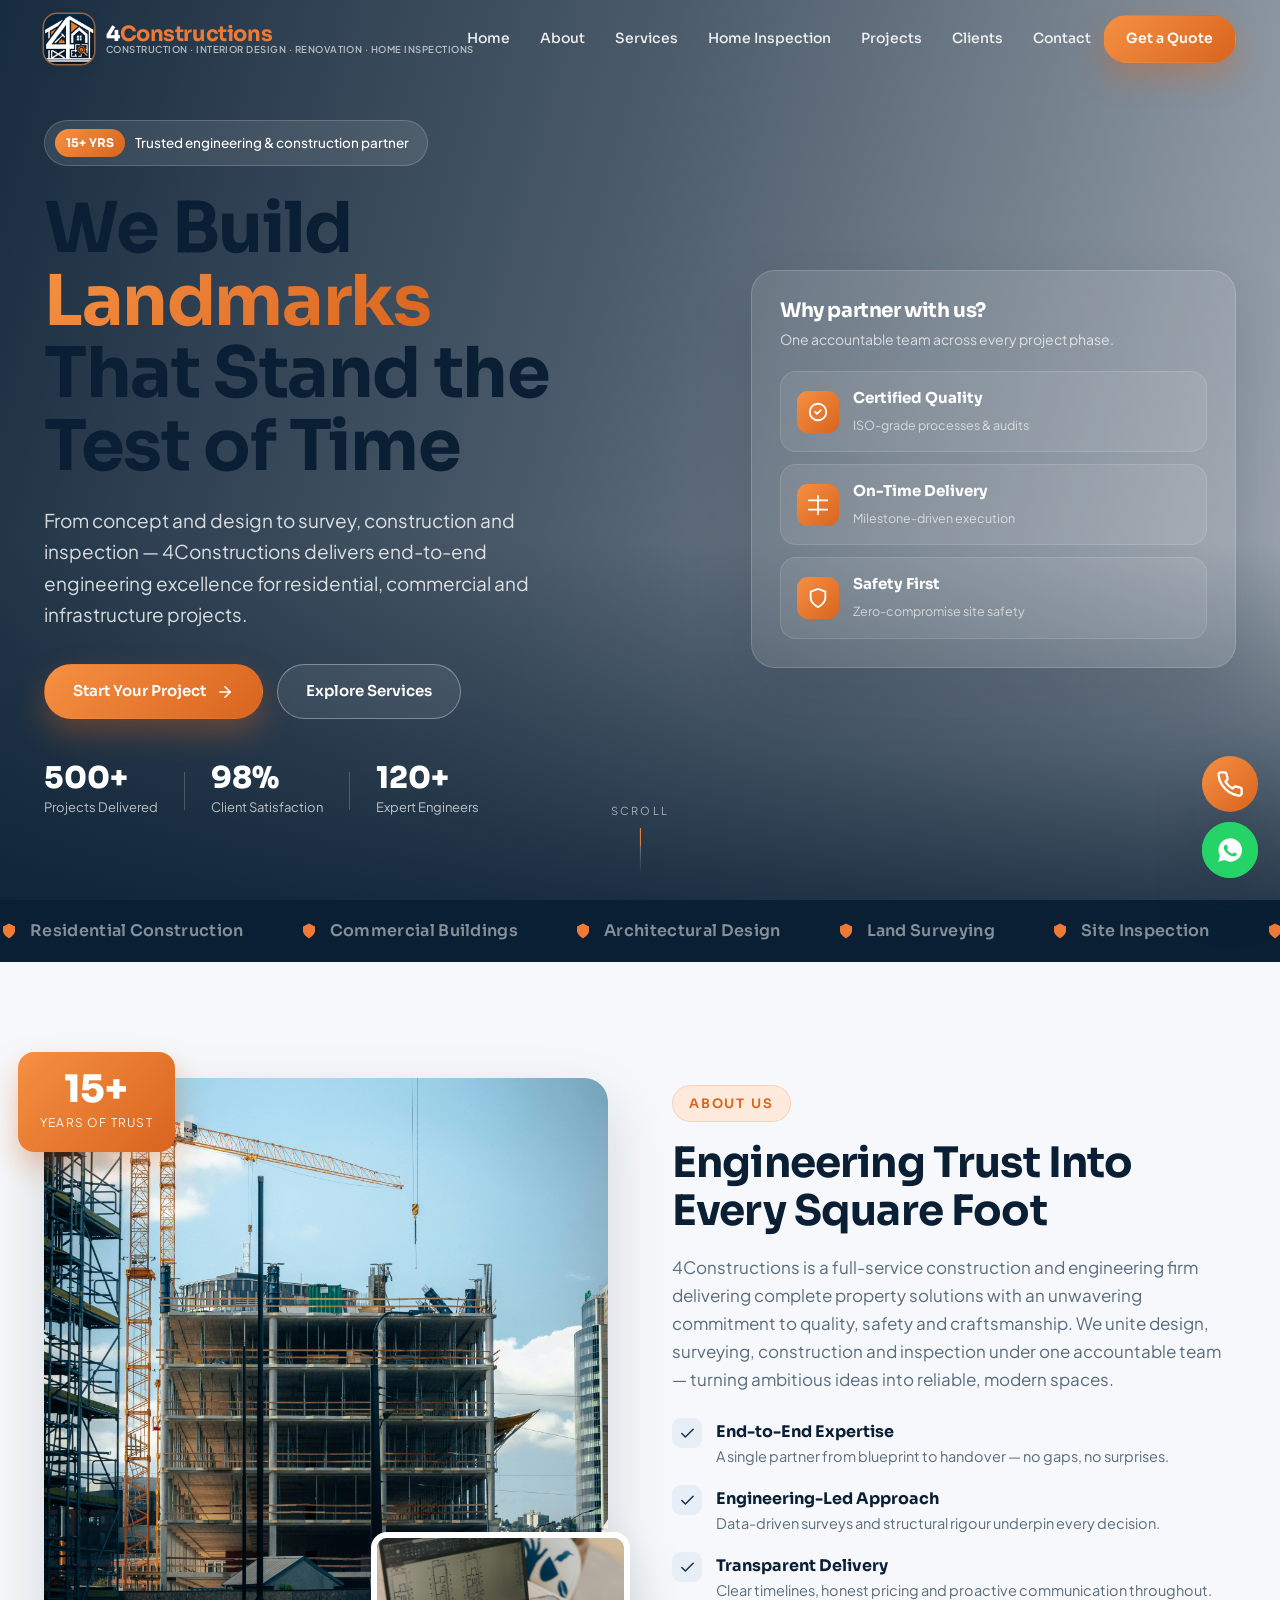
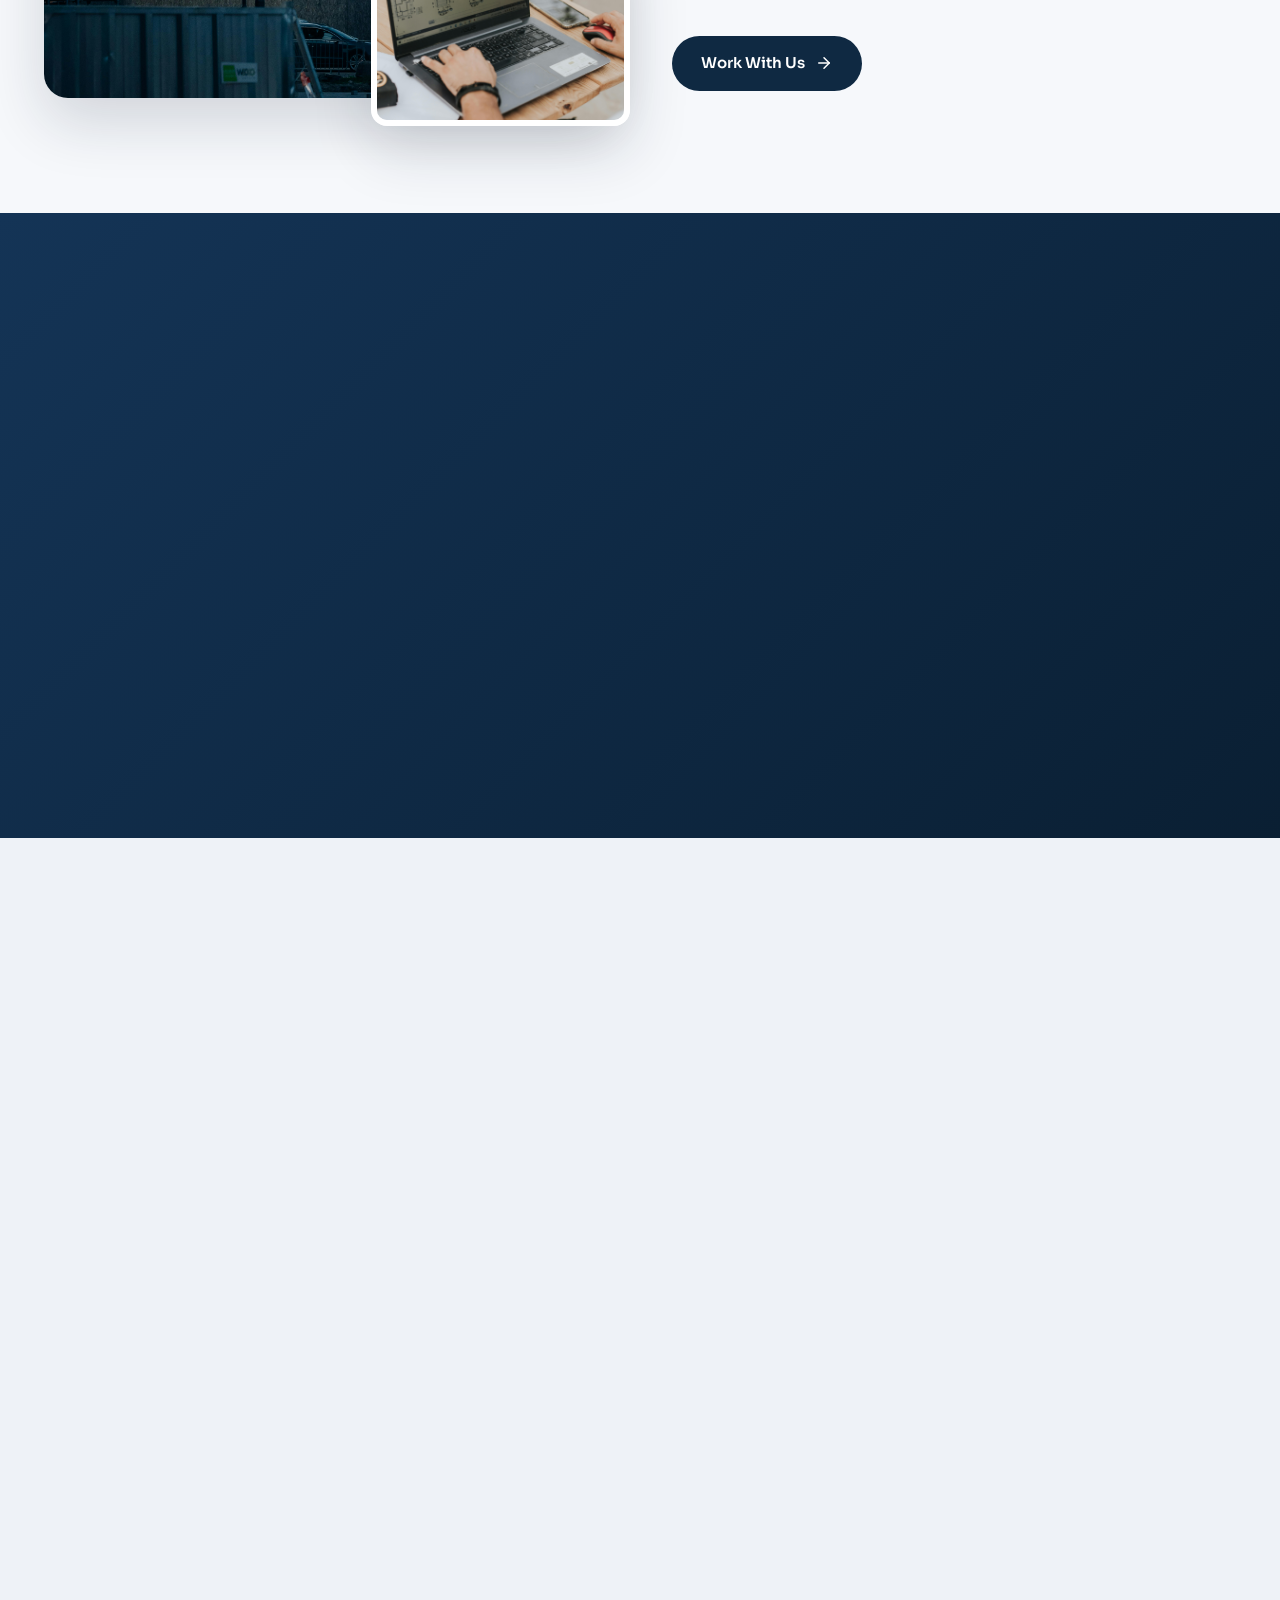
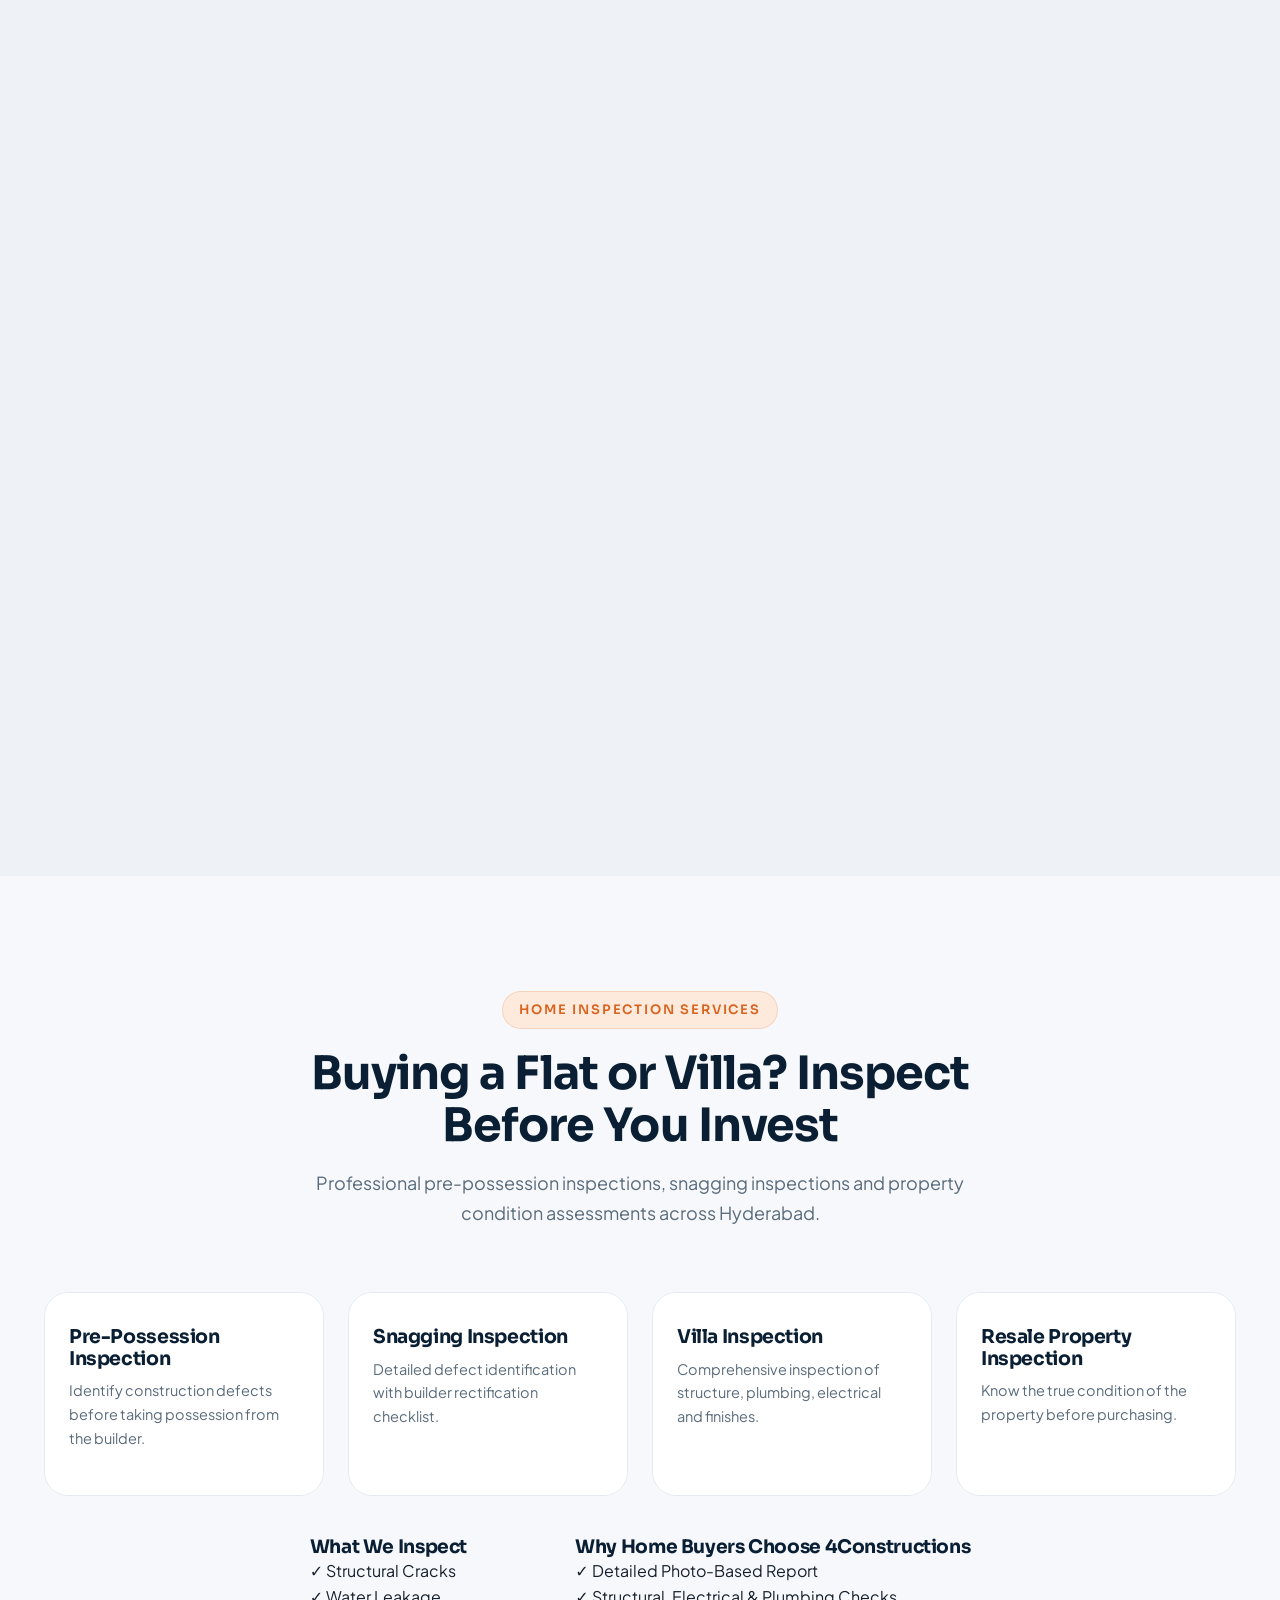
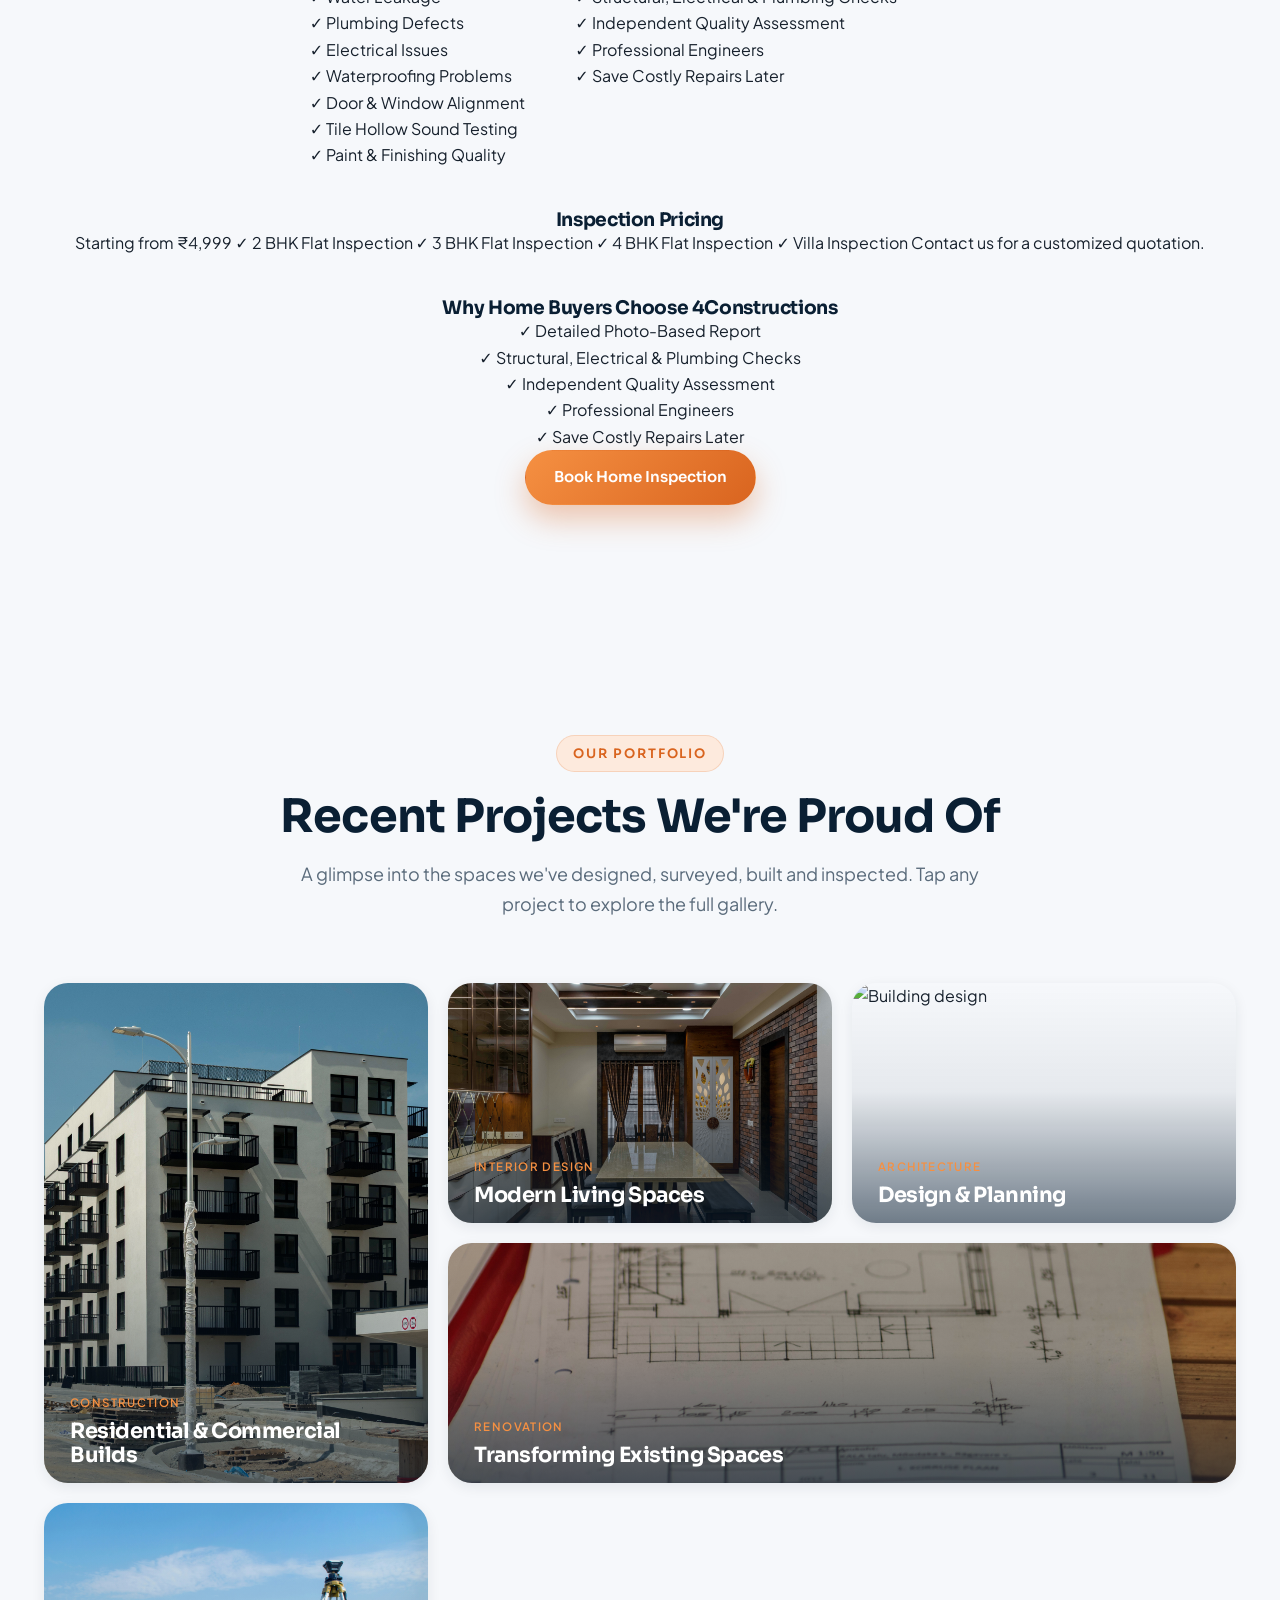
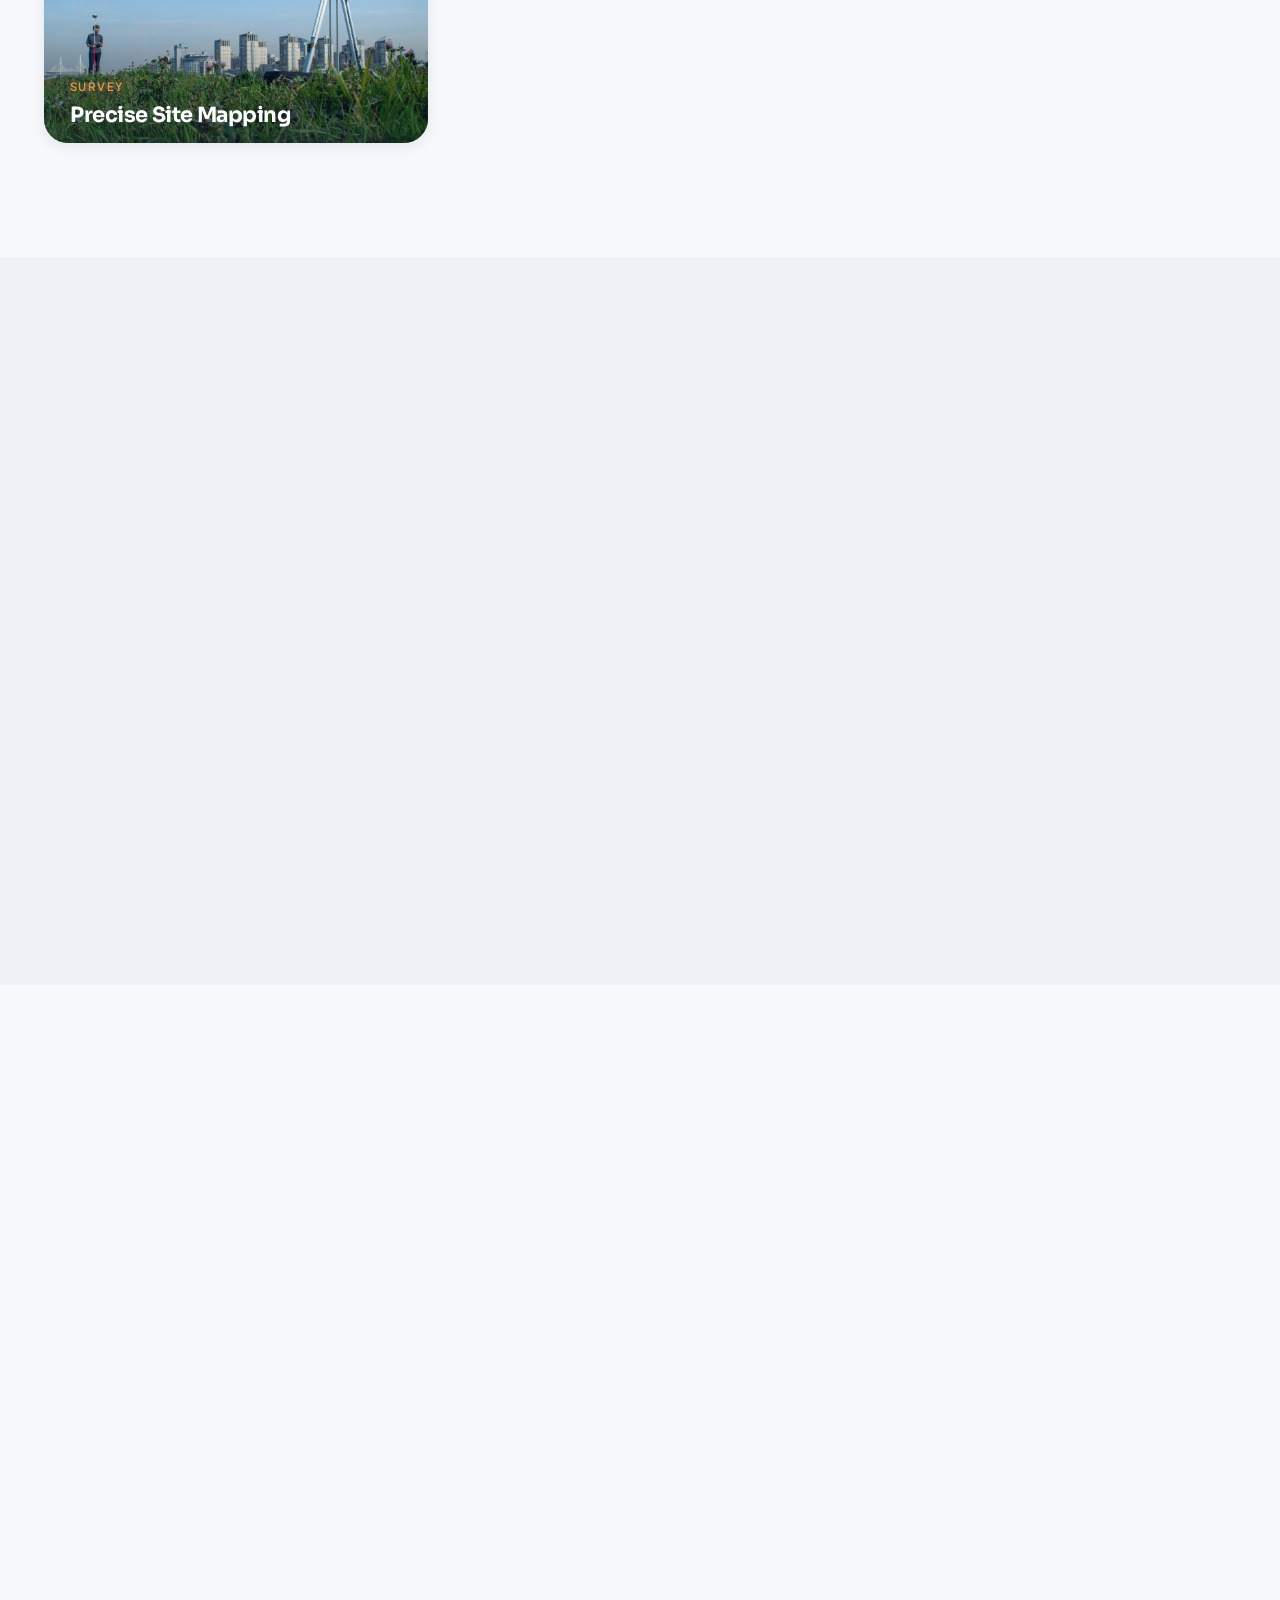
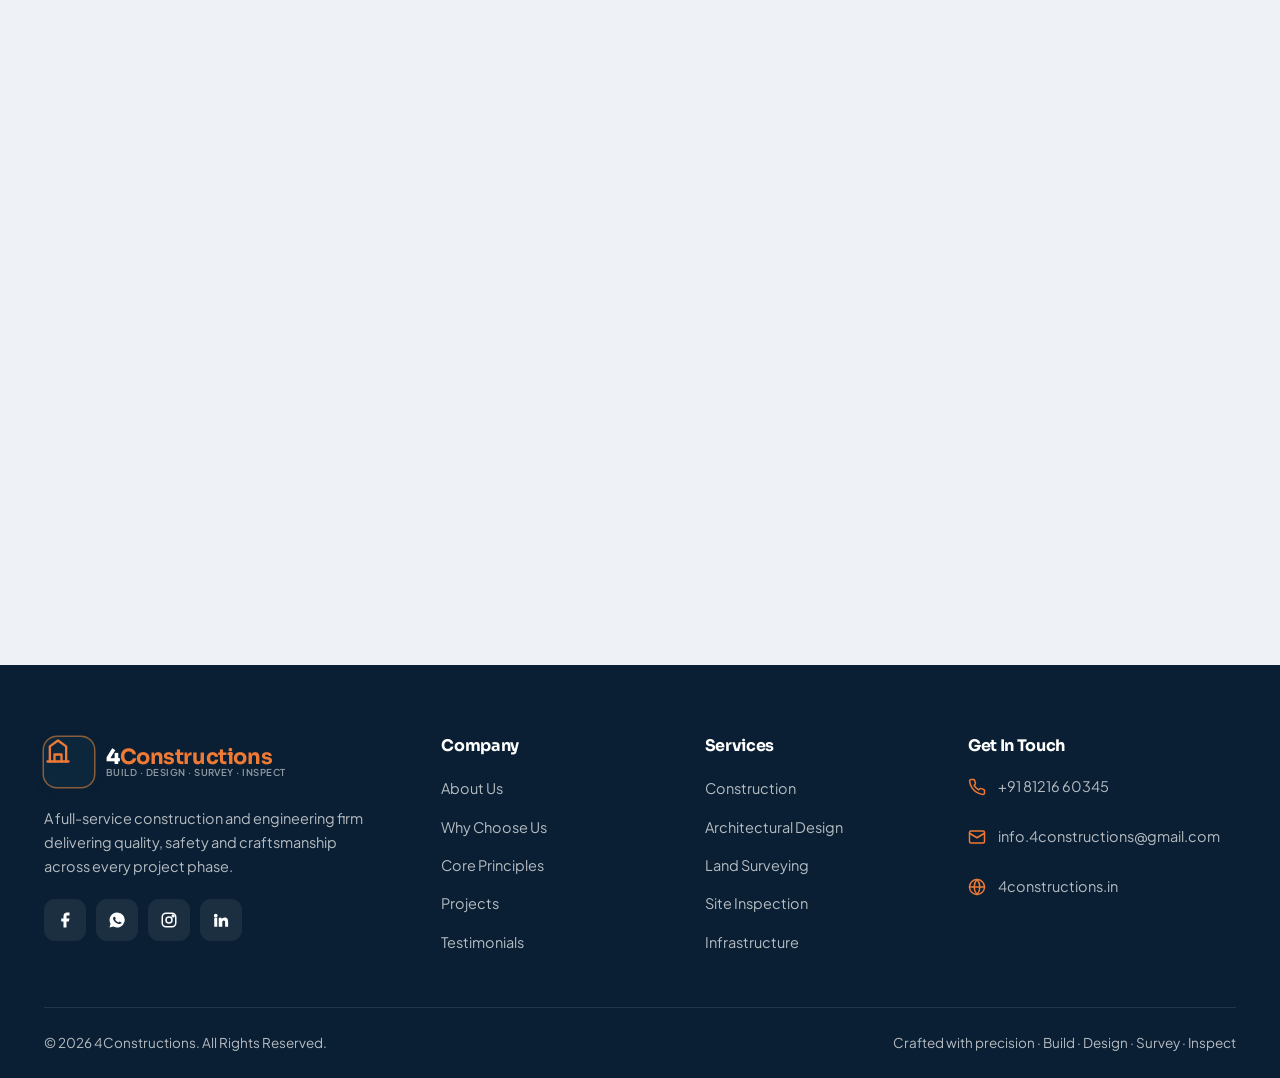
==== commit 08bc4a7b: "Update index.html" ====
--- a/index.html
+++ b/index.html
@@ -457,18 +457,36 @@
     </div>
 
     <div style="text-align:center;margin-top:40px;">
-      <h3>What We Inspect</h3>
-
-      <p>
-      ✓ Structural Cracks<br>
-      ✓ Water Leakage<br>
-      ✓ Plumbing Defects<br>
-      ✓ Electrical Issues<br>
-      ✓ Waterproofing Problems<br>
-      ✓ Door & Window Alignment<br>
-      ✓ Tile Hollow Sound Testing<br>
-      ✓ Paint & Finishing Quality
-      </p>
+      <div style="display:flex;flex-wrap:wrap;gap:50px;justify-content:center;text-align:left;margin-top:40px;">
+
+  <div>
+    <h3>What We Inspect</h3>
+
+    <p>
+    ✓ Structural Cracks<br>
+    ✓ Water Leakage<br>
+    ✓ Plumbing Defects<br>
+    ✓ Electrical Issues<br>
+    ✓ Waterproofing Problems<br>
+    ✓ Door & Window Alignment<br>
+    ✓ Tile Hollow Sound Testing<br>
+    ✓ Paint & Finishing Quality
+    </p>
+  </div>
+
+  <div>
+    <h3>Why Home Buyers Choose 4Constructions</h3>
+
+    <p>
+    ✓ Detailed Photo-Based Report<br>
+    ✓ Structural, Electrical & Plumbing Checks<br>
+    ✓ Independent Quality Assessment<br>
+    ✓ Professional Engineers<br>
+    ✓ Save Costly Repairs Later
+    </p>
+  </div>
+
+</div>
       <h3 style="margin-top:40px;">Inspection Pricing</h3>
 
 <p>
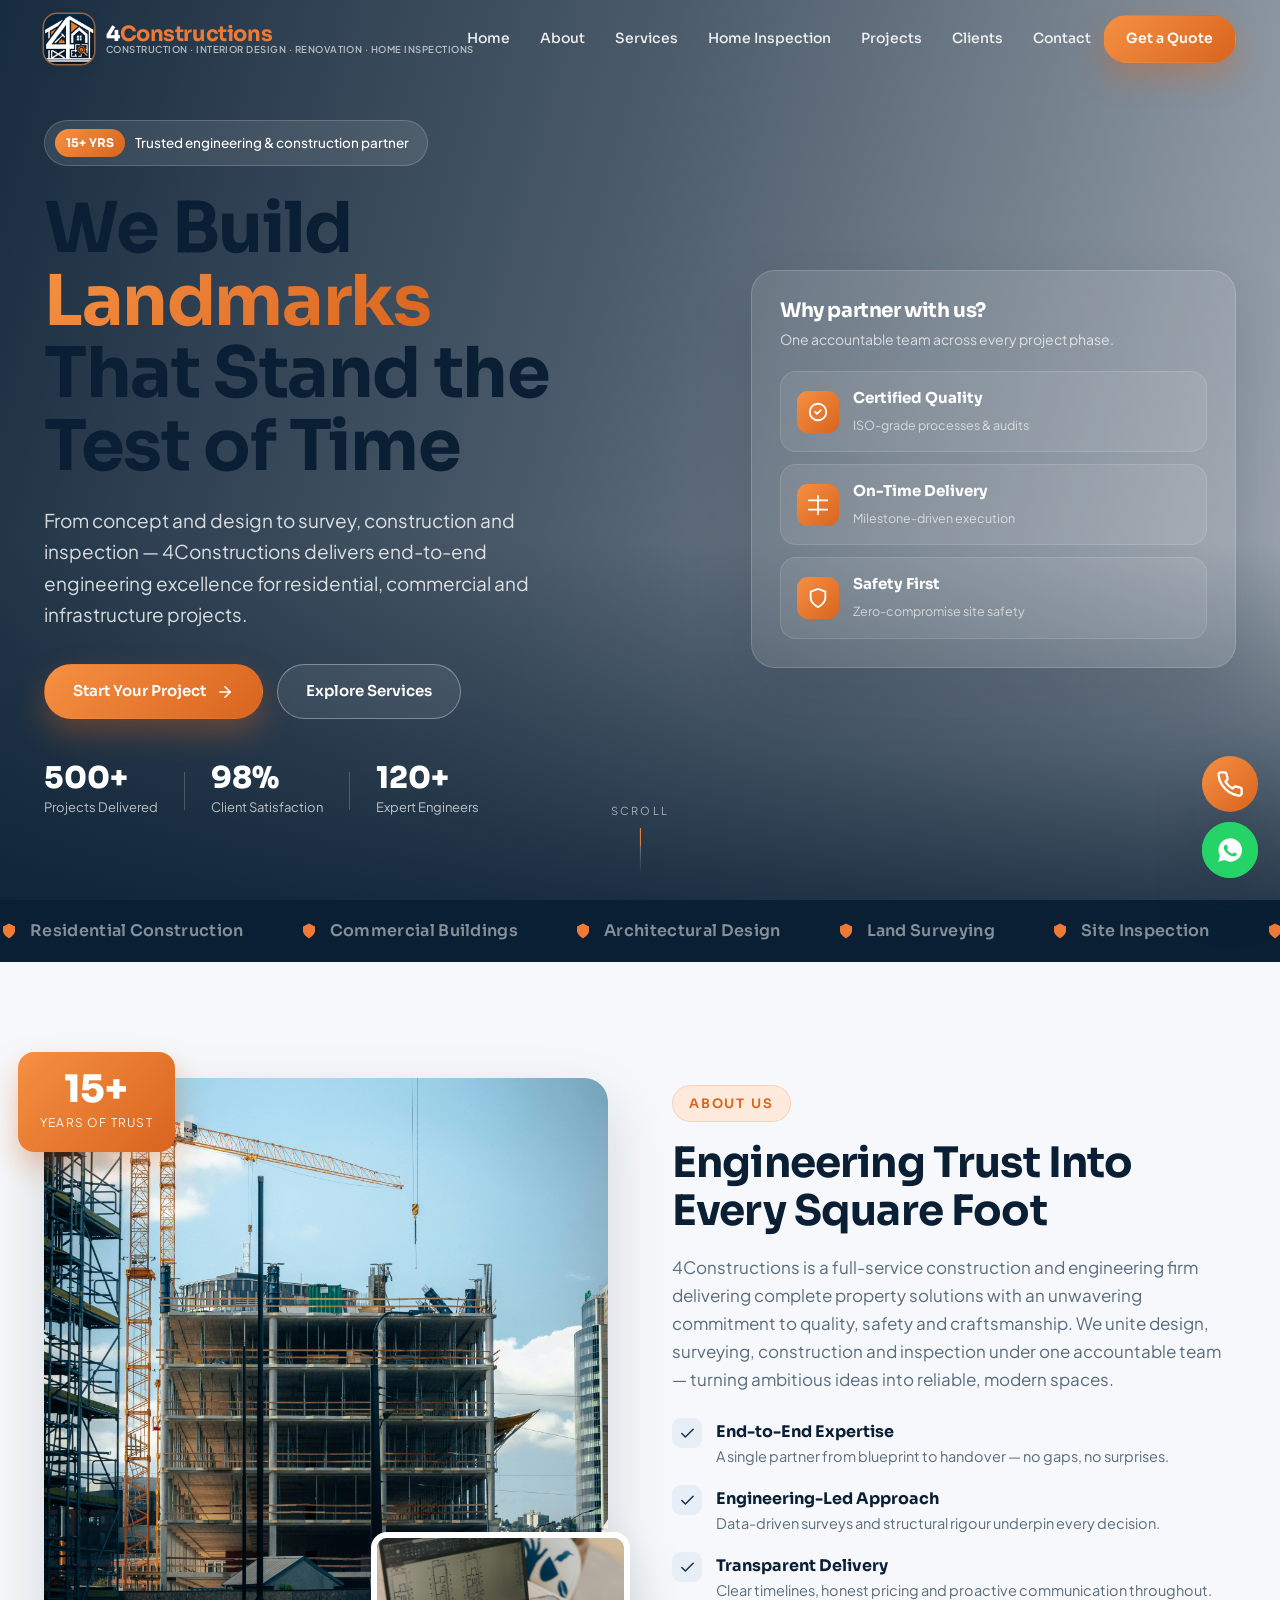
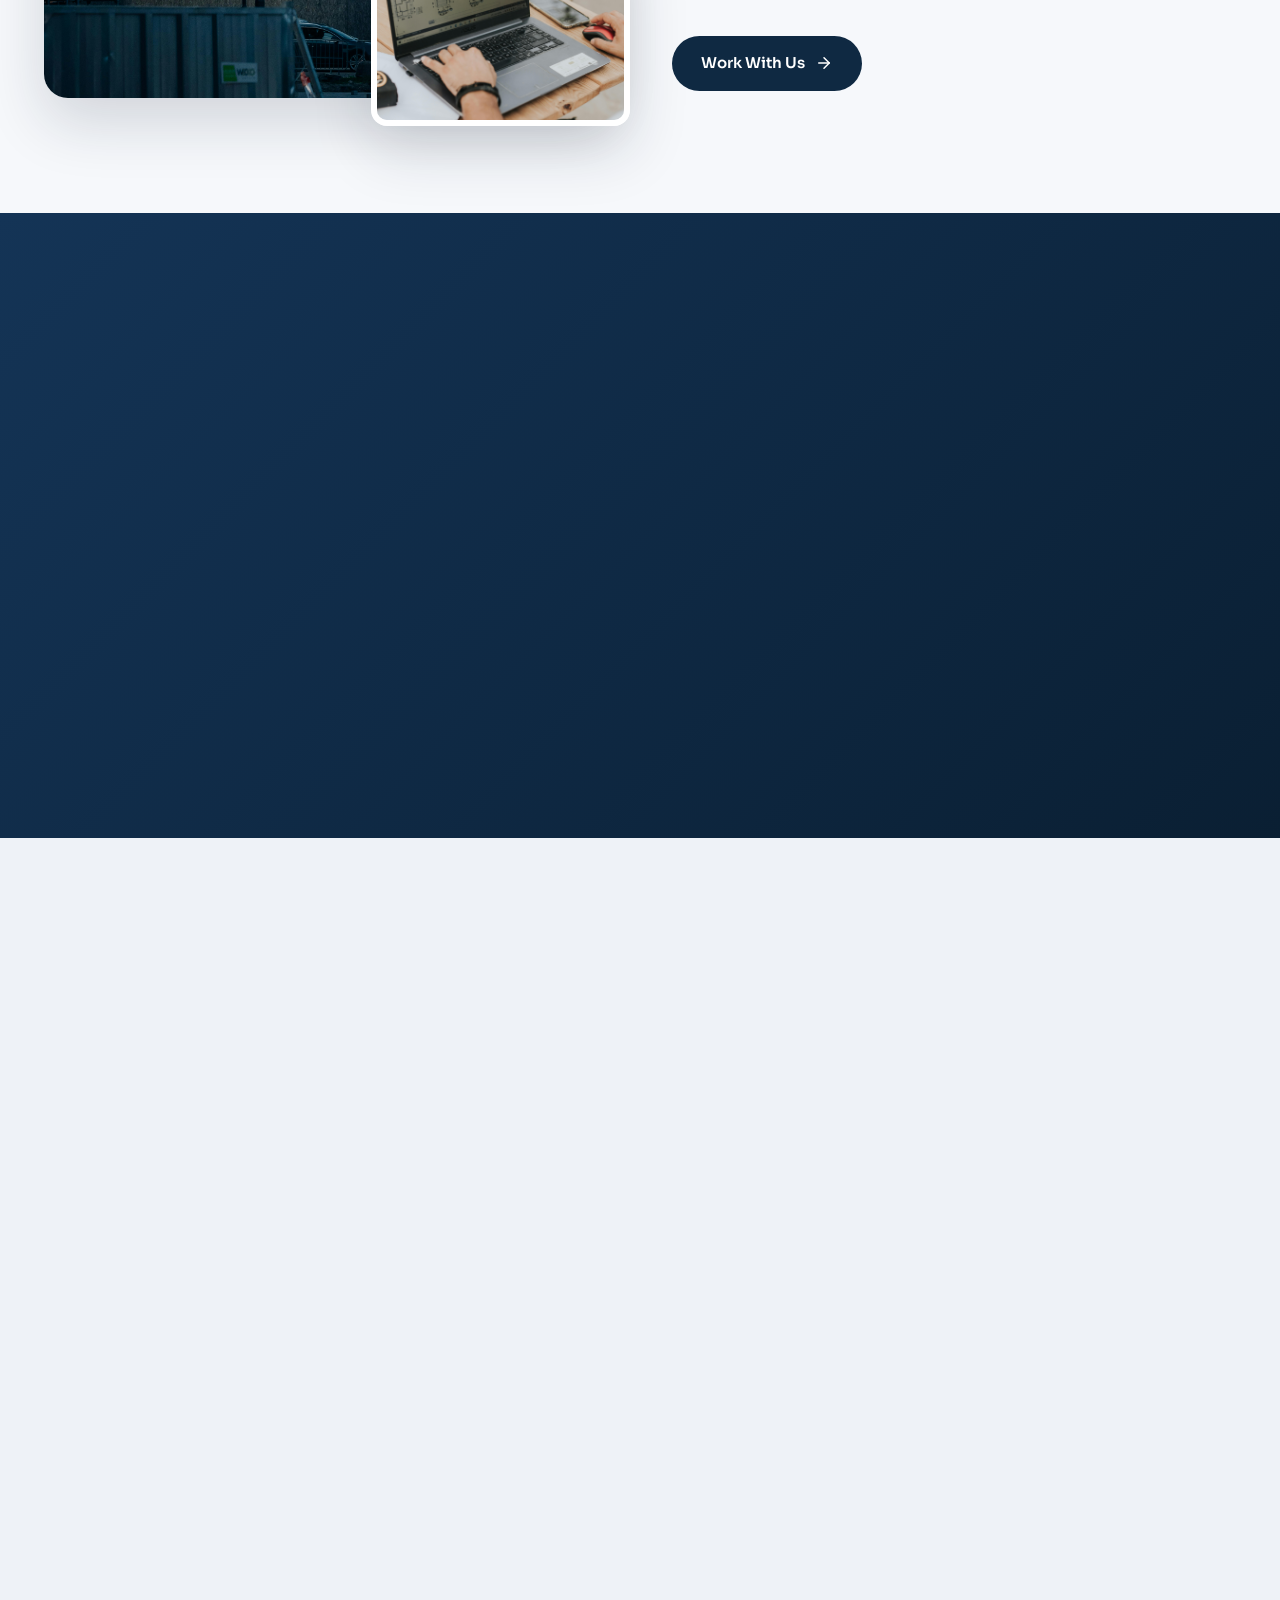
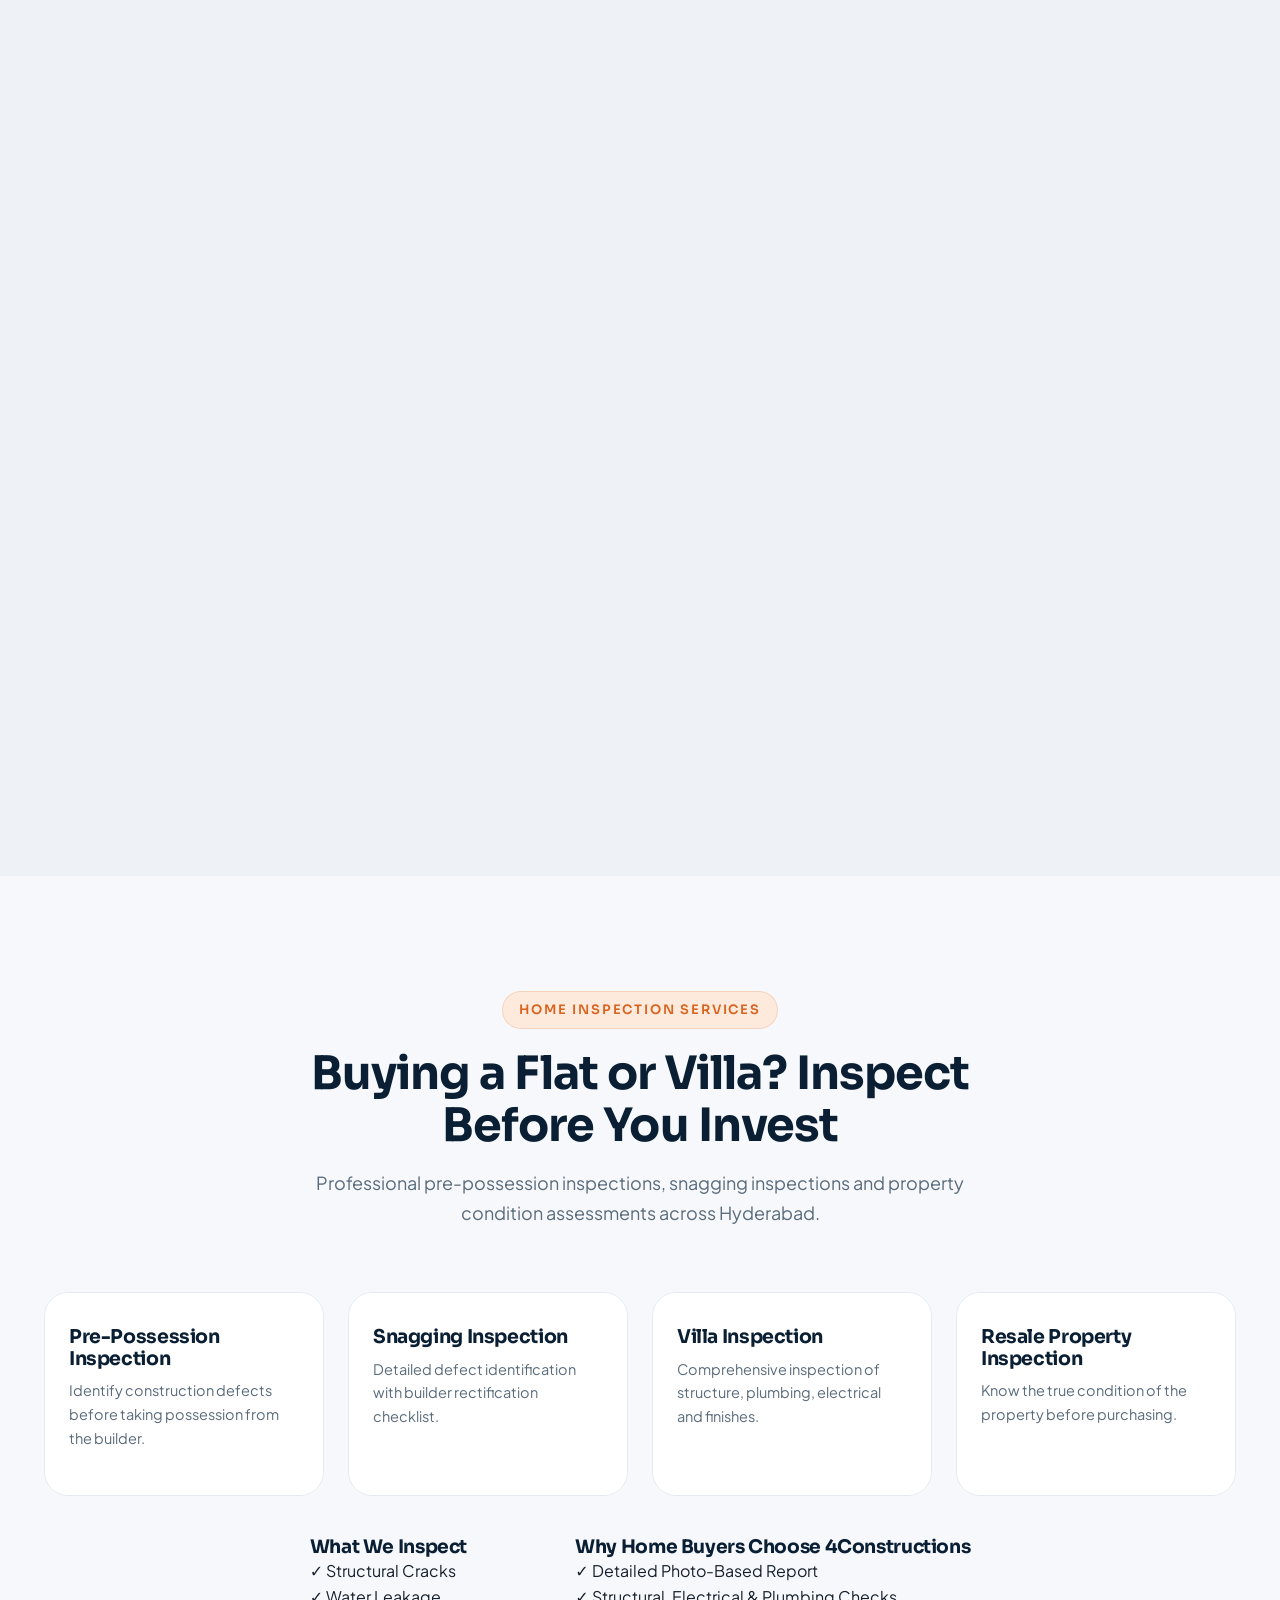
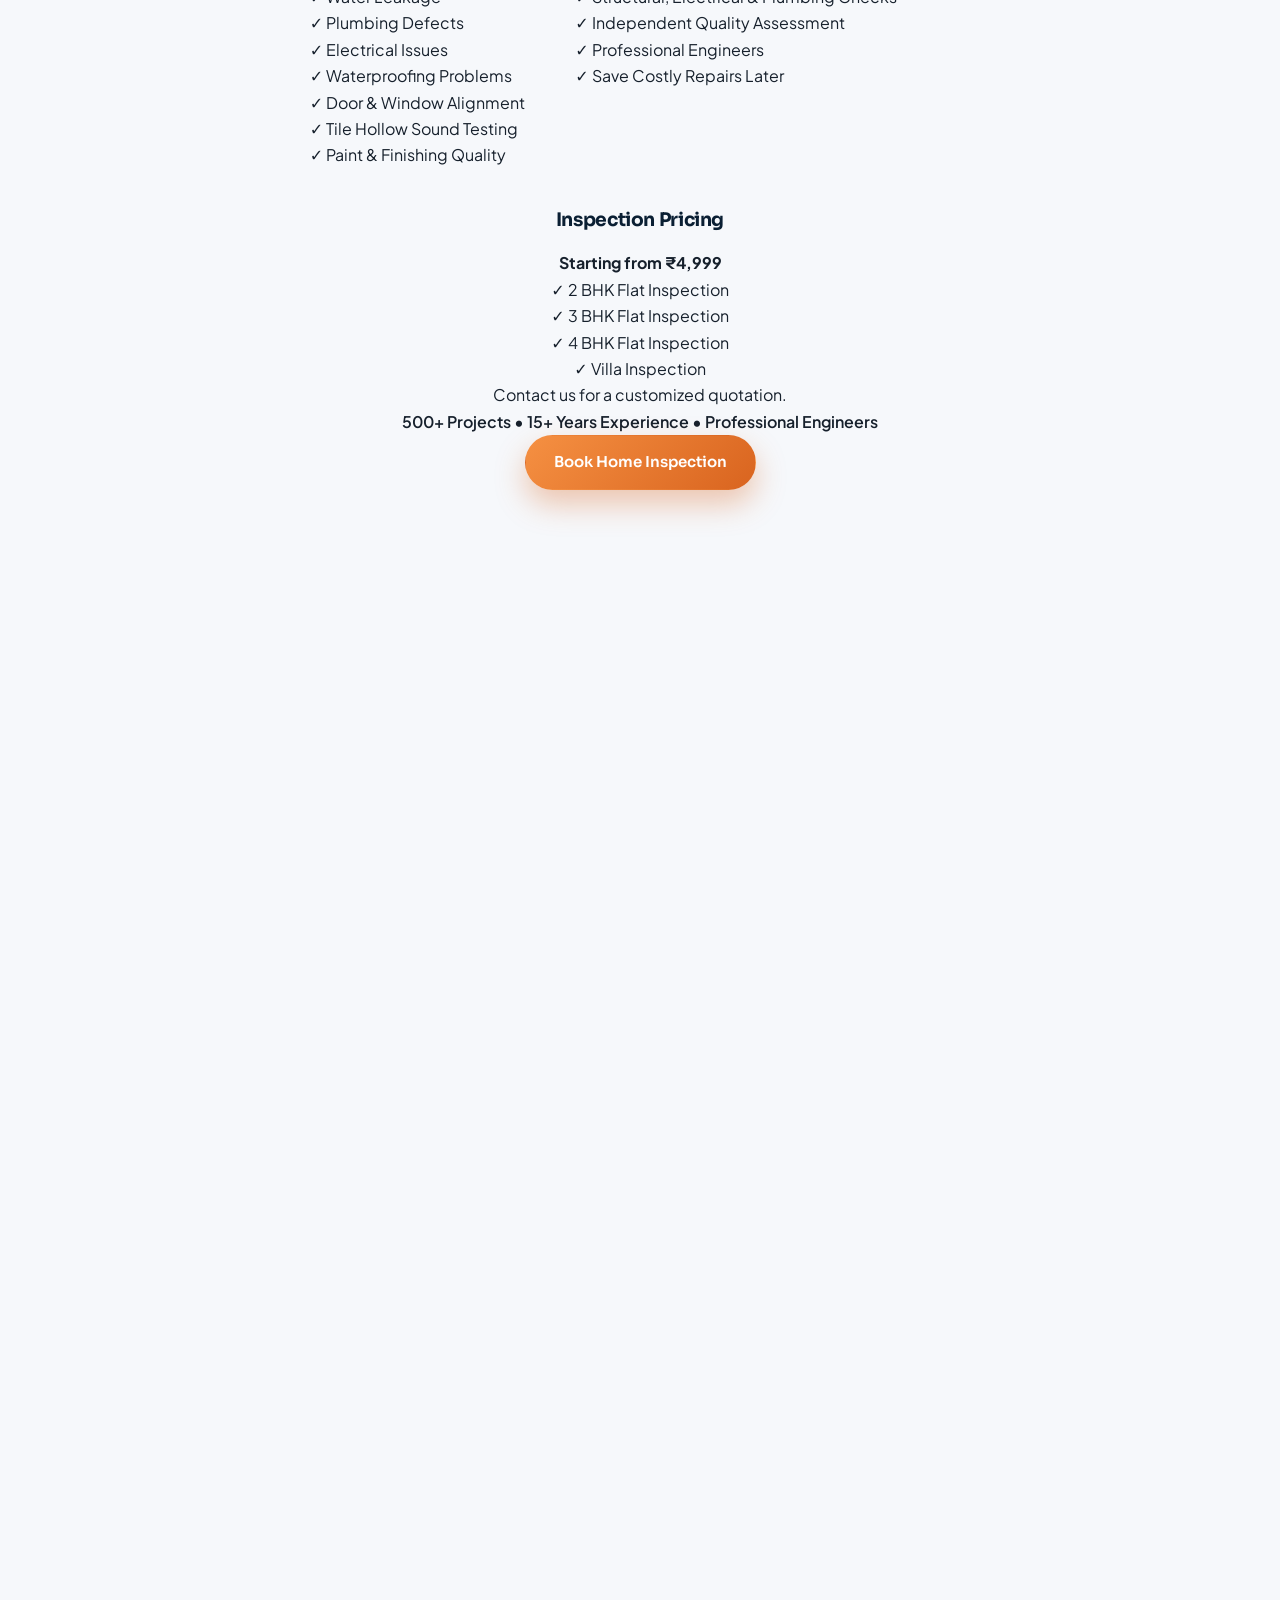
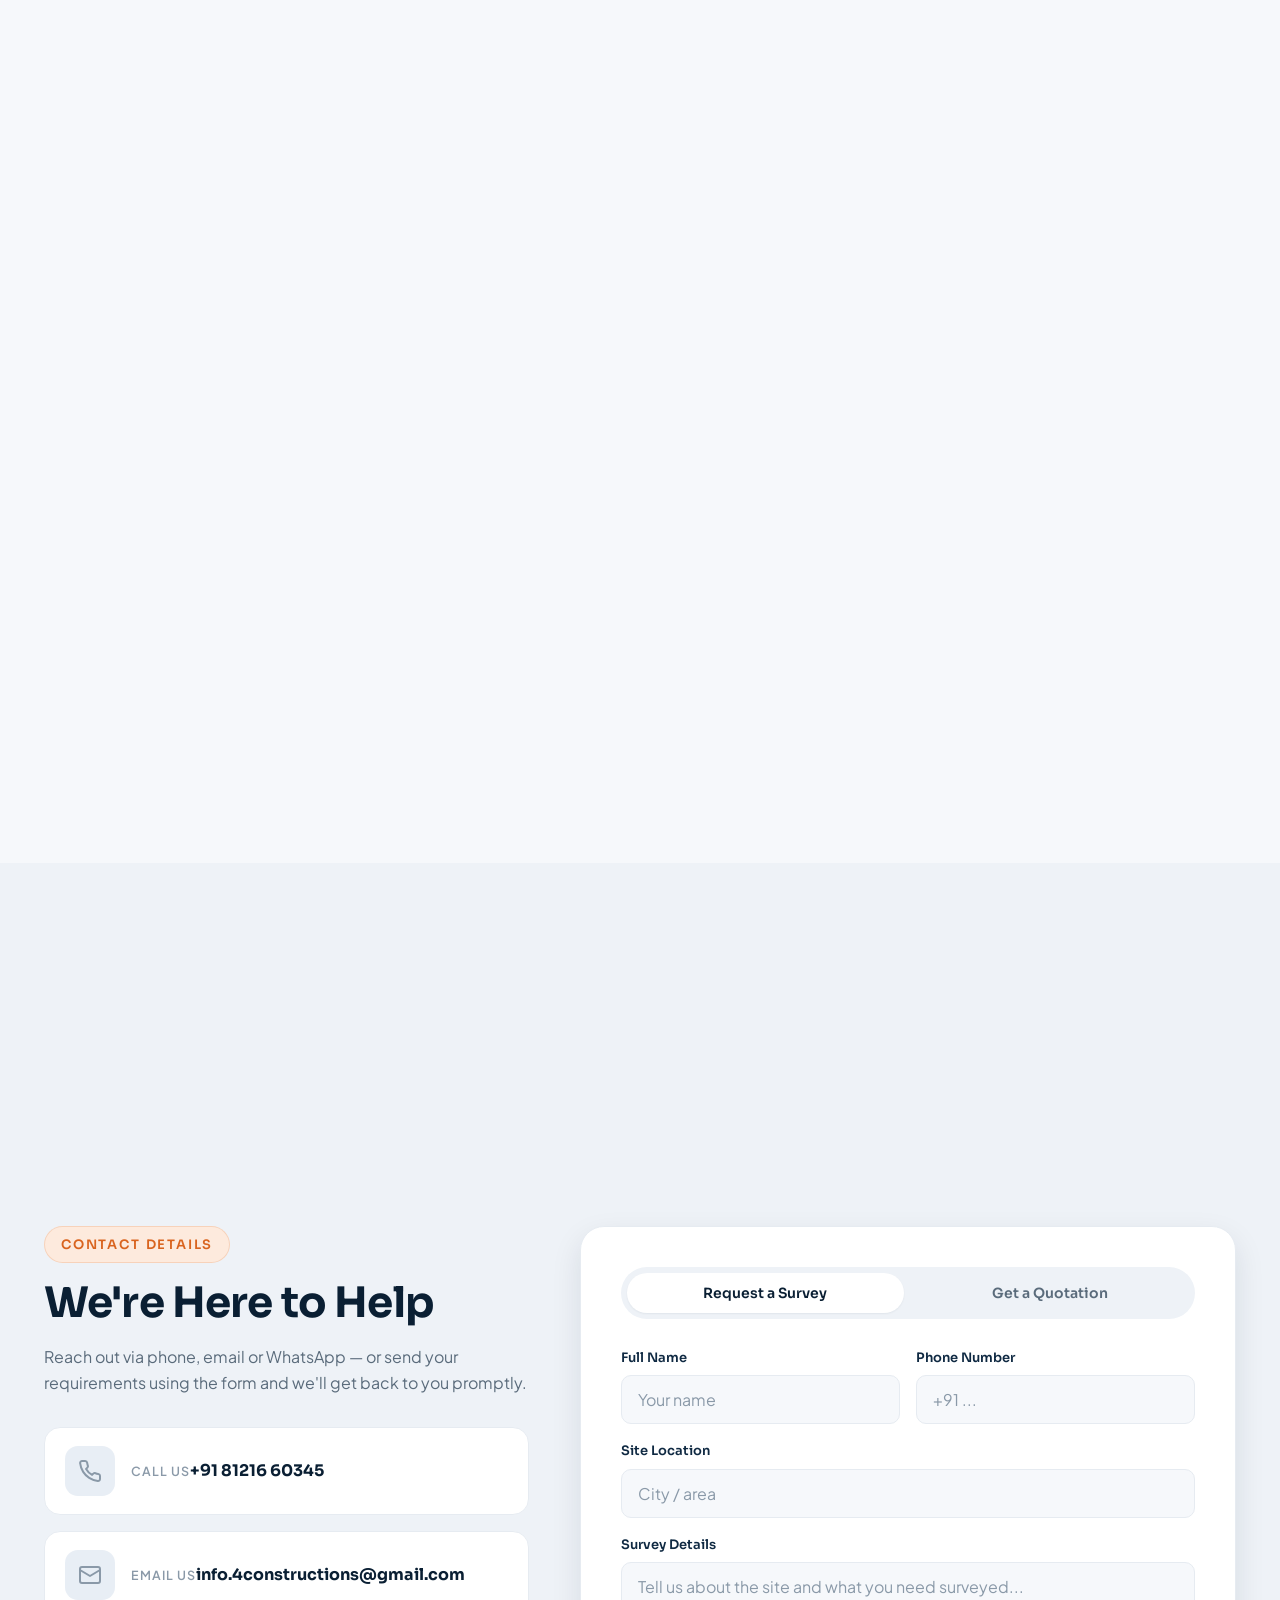
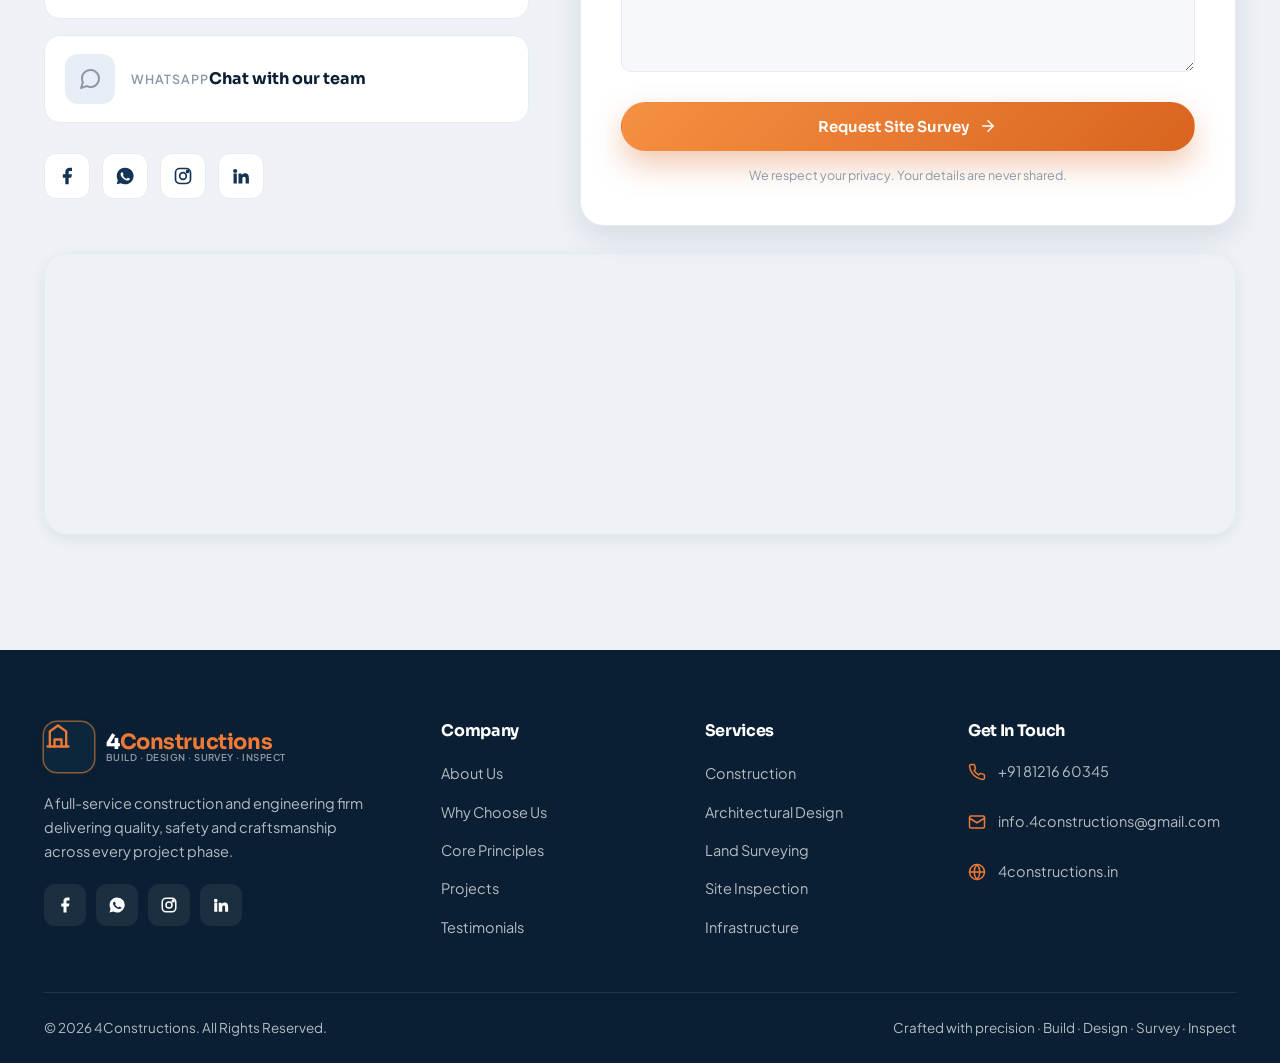
==== commit 409ed88e: "Update index.html" ====
--- a/index.html
+++ b/index.html
@@ -488,27 +488,26 @@
 
 </div>
       <h3 style="margin-top:40px;">Inspection Pricing</h3>
+<div style="margin-top:20px;">
+
+<p><strong>Starting from ₹4,999</strong></p>
 
 <p>
-Starting from ₹4,999
-
-✓ 2 BHK Flat Inspection
-✓ 3 BHK Flat Inspection
-✓ 4 BHK Flat Inspection
+✓ 2 BHK Flat Inspection<br>
+✓ 3 BHK Flat Inspection<br>
+✓ 4 BHK Flat Inspection<br>
 ✓ Villa Inspection
-
+</p>
+
+<p>
 Contact us for a customized quotation.
 </p>
 
-<h3 style="margin-top:40px;">Why Home Buyers Choose 4Constructions</h3>
-
-<p>
-✓ Detailed Photo-Based Report<br>
-✓ Structural, Electrical & Plumbing Checks<br>
-✓ Independent Quality Assessment<br>
-✓ Professional Engineers<br>
-✓ Save Costly Repairs Later
+<p style="font-weight:600;">
+500+ Projects • 15+ Years Experience • Professional Engineers
 </p>
+
+</div>
 
       <a href="https://wa.me/918121660345?text=Hi%20I%20need%20a%20Home%20Inspection"
          class="btn btn--primary">
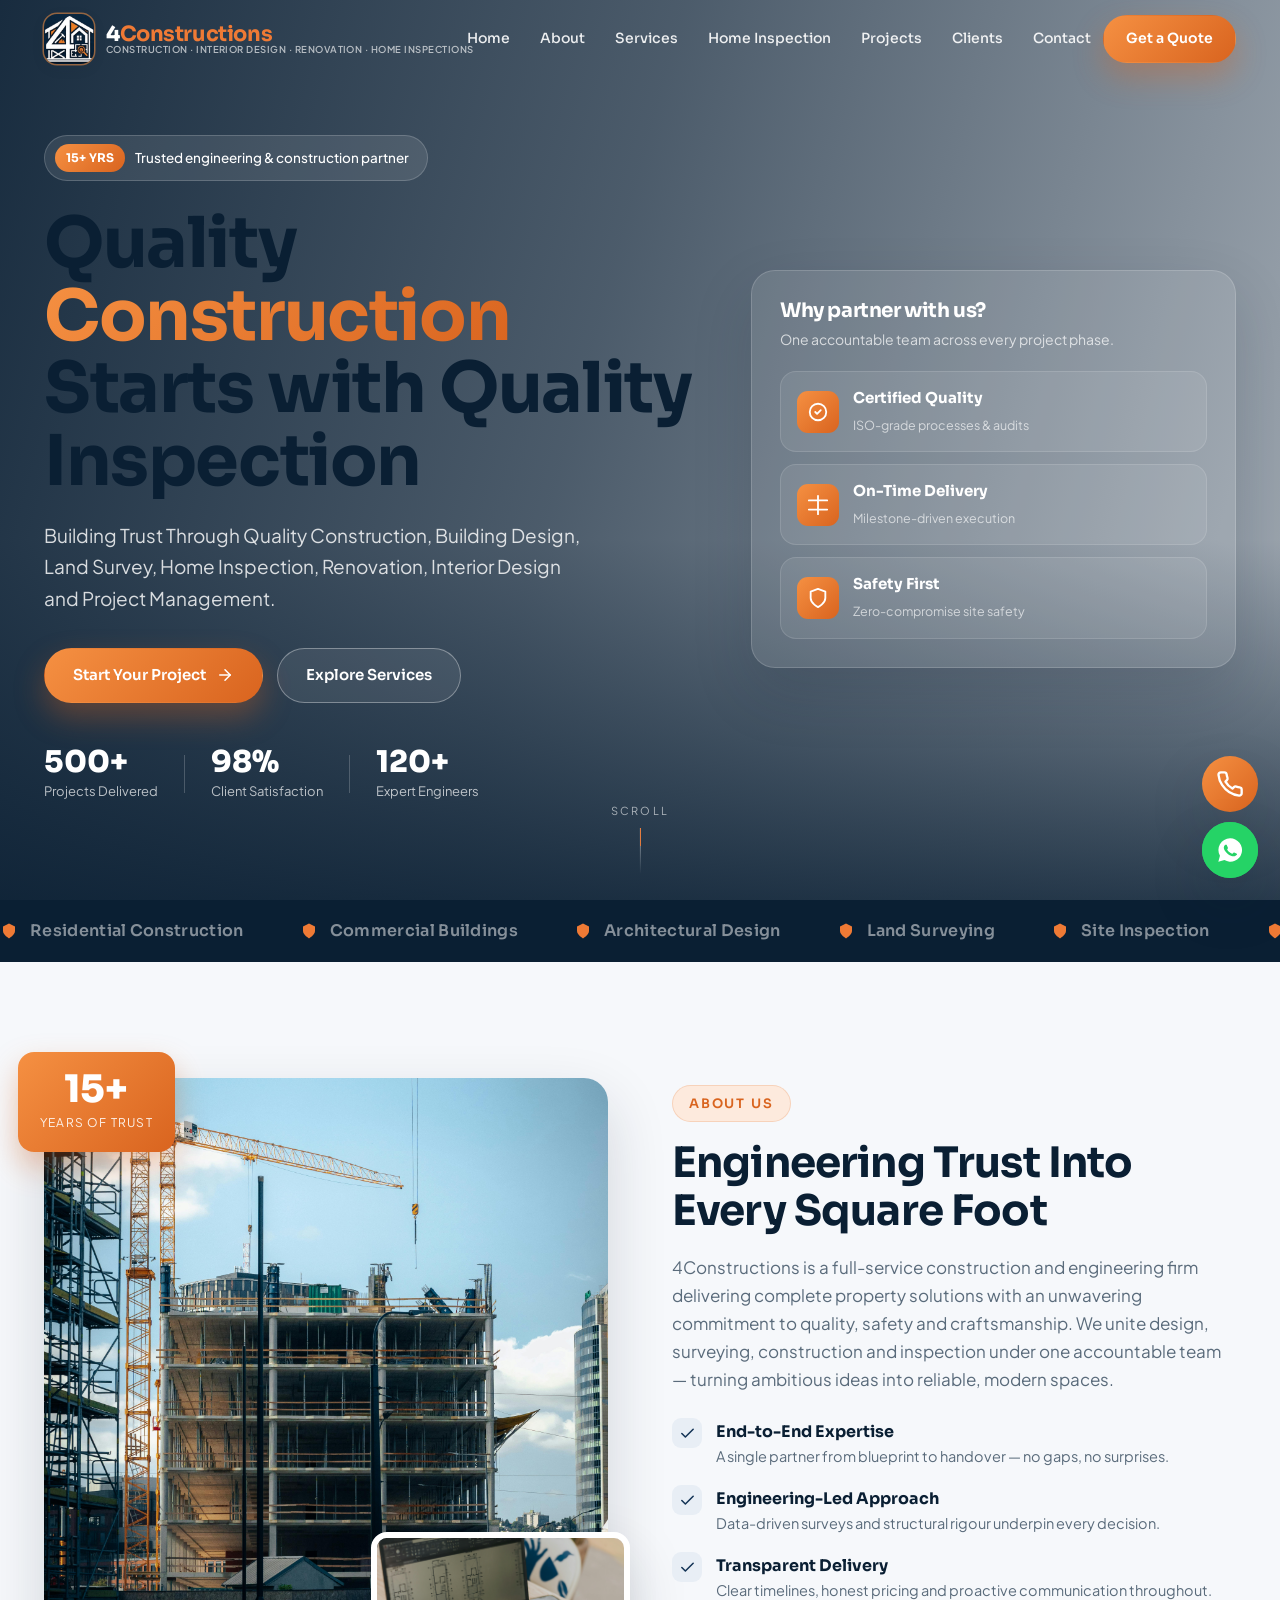
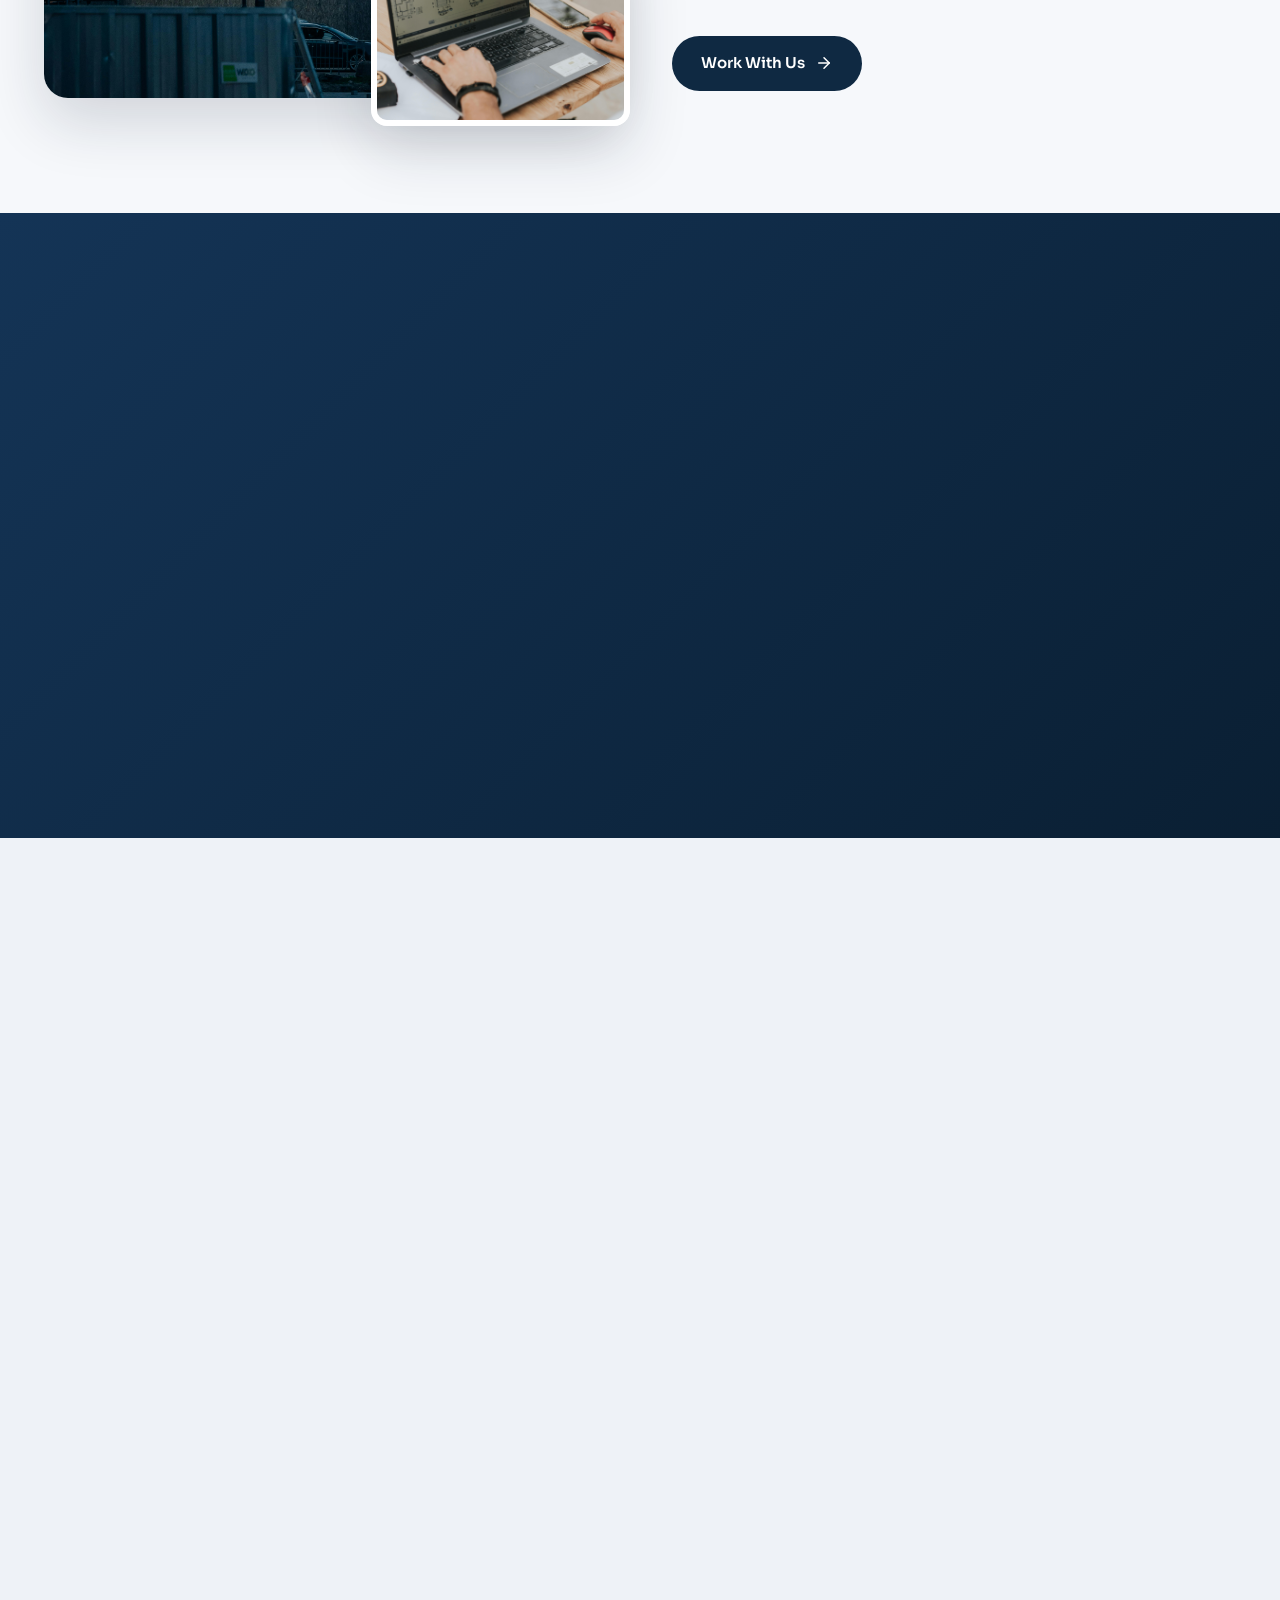
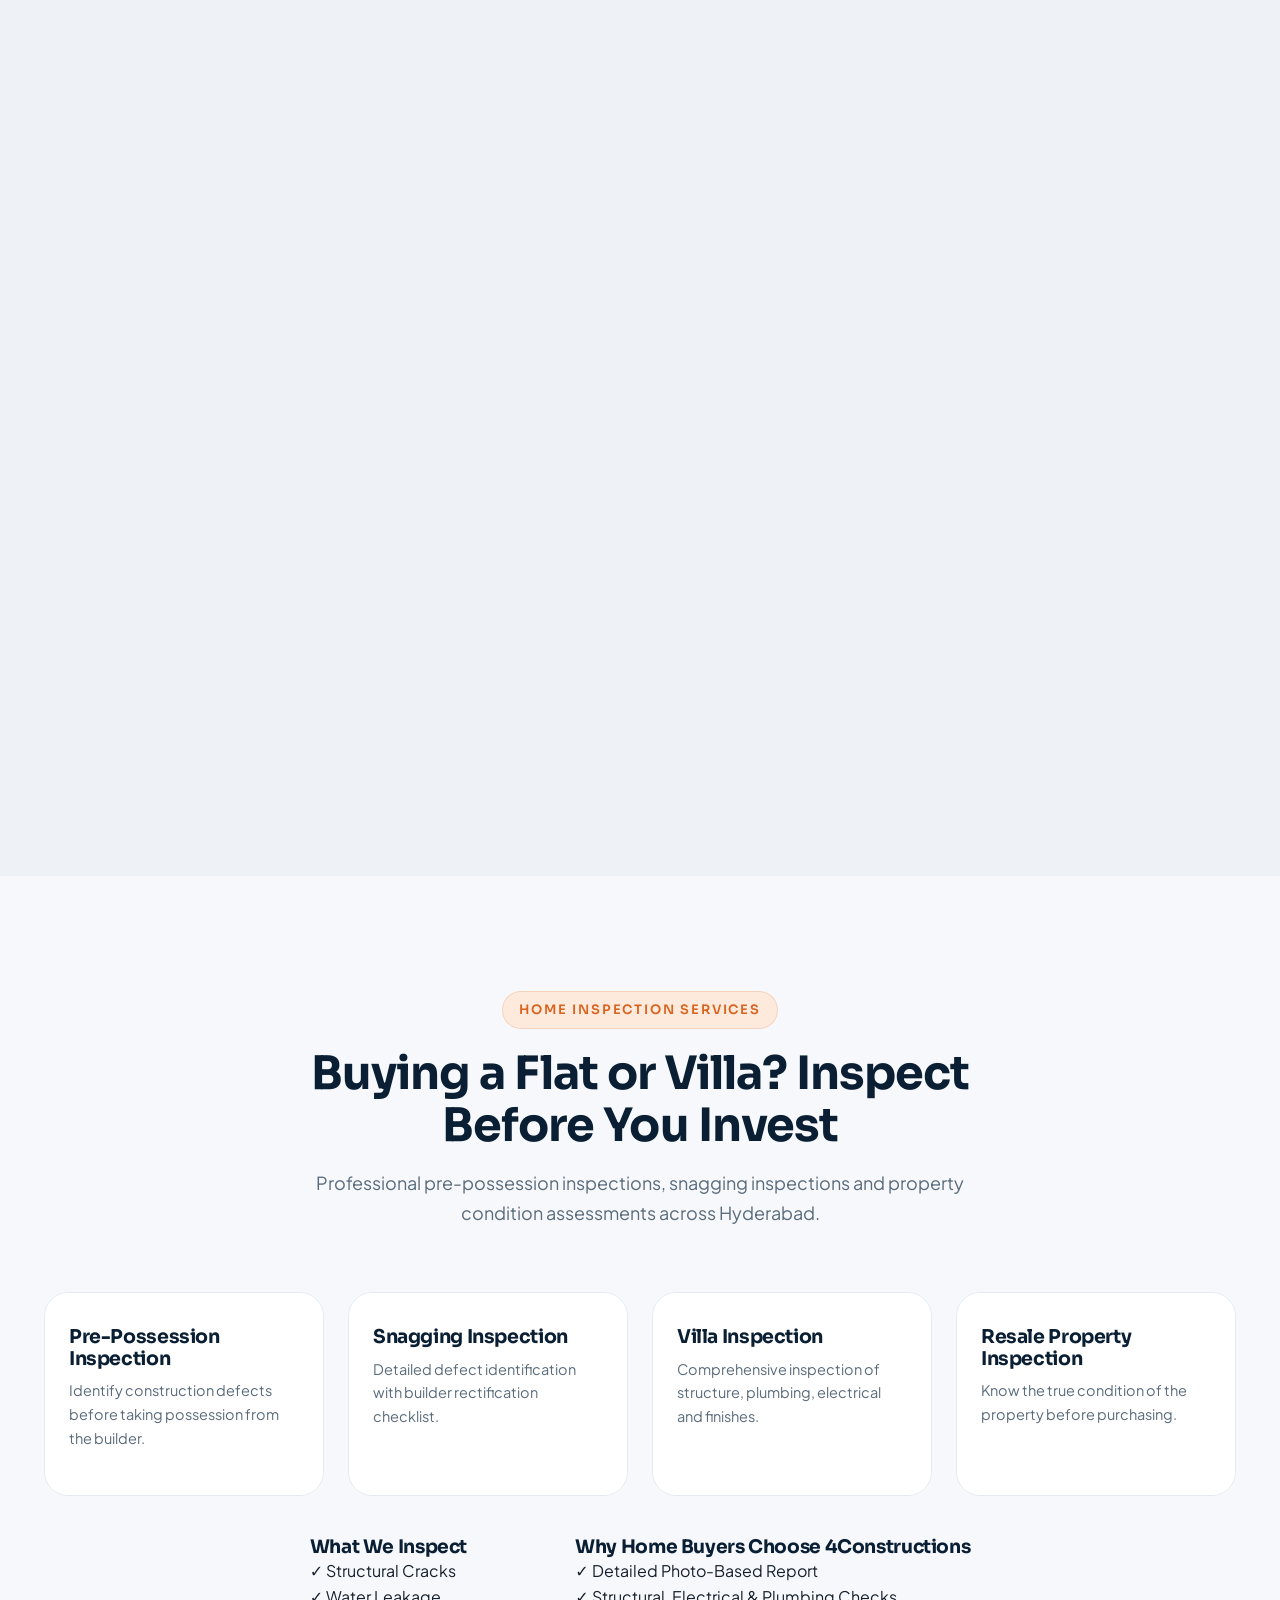
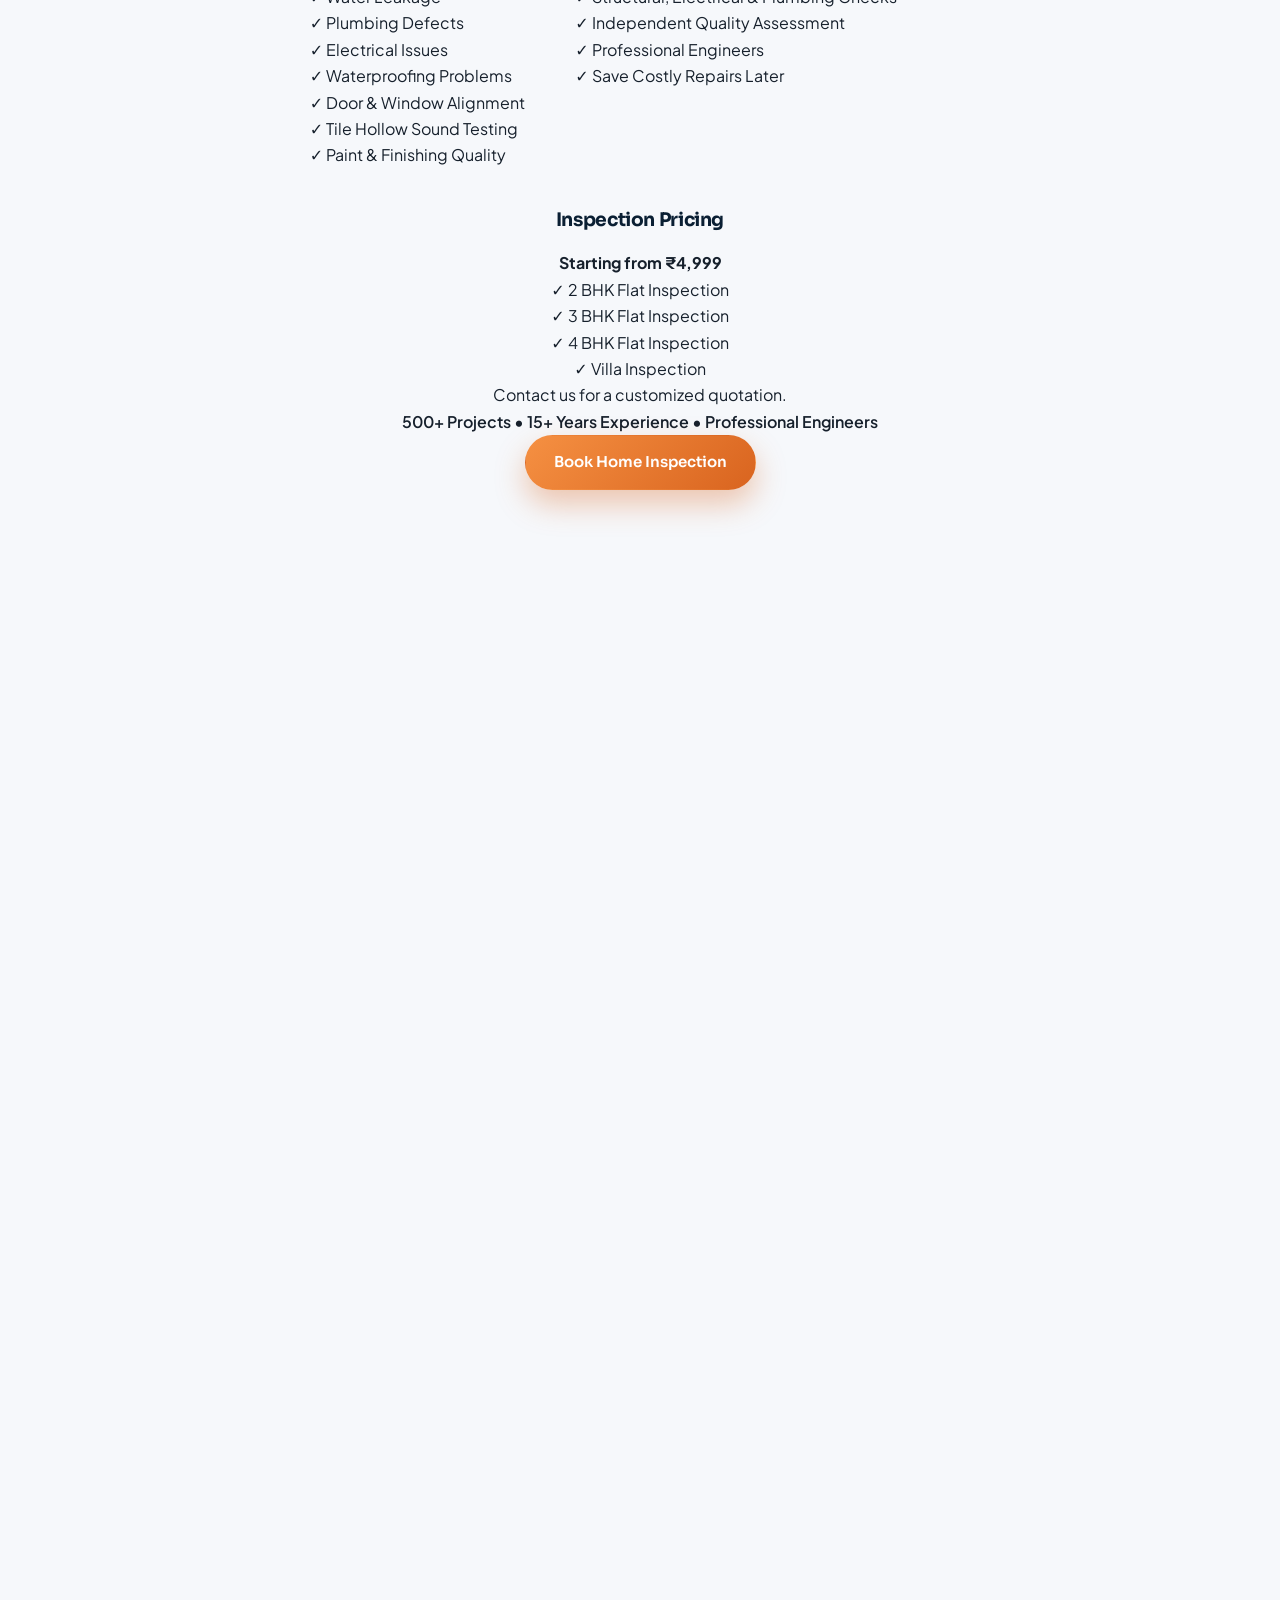
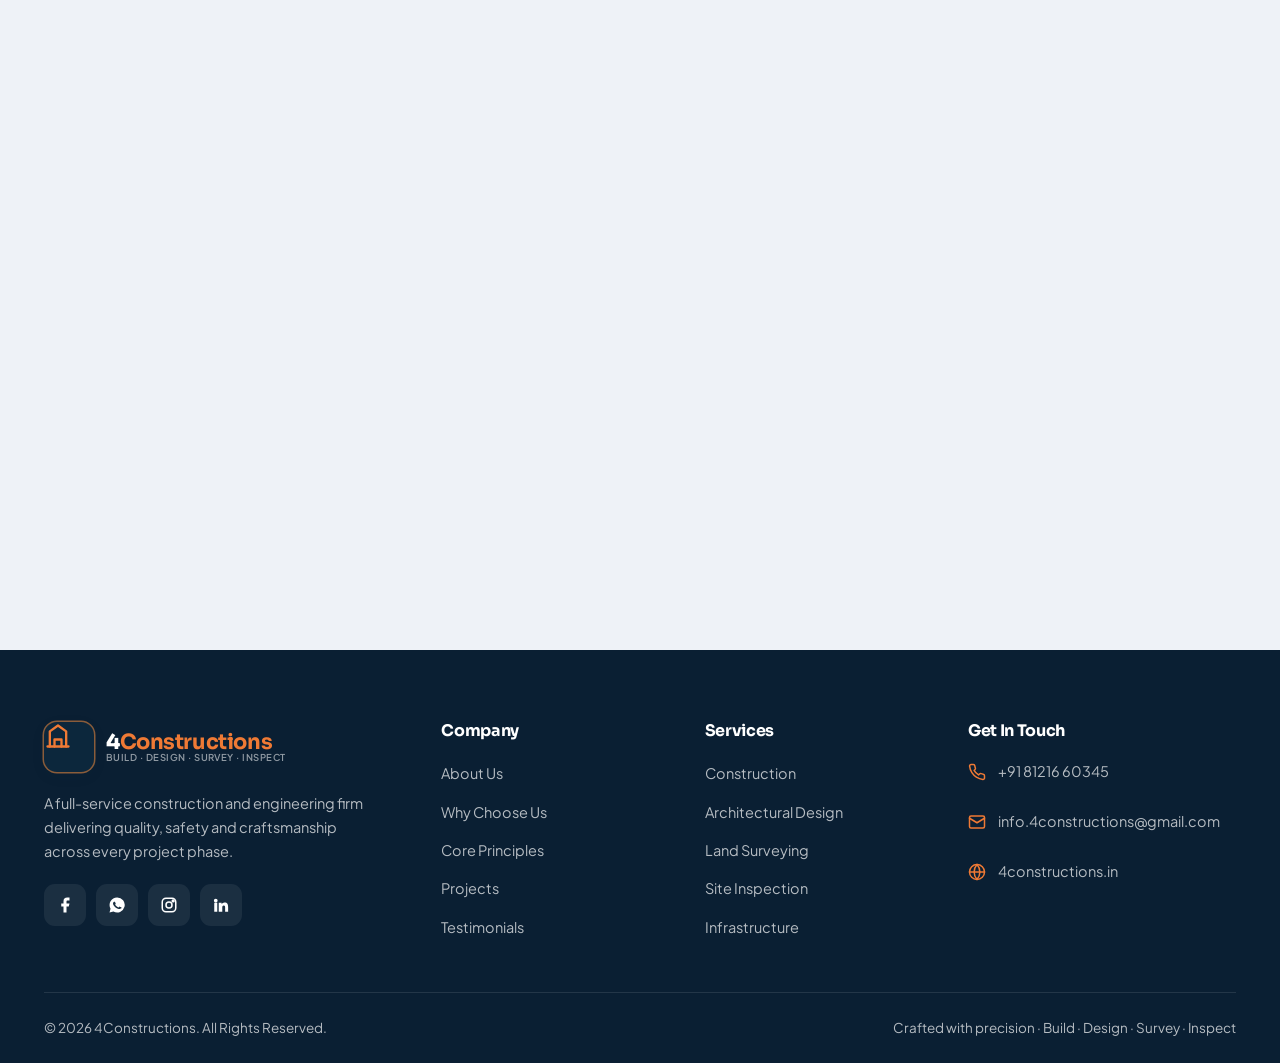
==== commit 2d17c774: "Update index.html" ====
--- a/index.html
+++ b/index.html
@@ -96,9 +96,10 @@
       <div class="hero__grid">
         <div class="hero__content" data-reveal>
           <span class="hero__badge"><b>15+ YRS</b> Trusted engineering & construction partner</span>
-          <h1>We Build <span class="grad">Landmarks</span><br>That Stand the Test of Time</h1>
-          <p class="hero__lead">From concept and design to survey, construction and inspection — 4Constructions delivers end-to-end engineering excellence for residential, commercial and infrastructure projects.</p>
-
+         <h1>Quality <span class="grad">Construction</span><br>Starts with Quality Inspection</h1>
+          <p class="hero__lead">
+Building Trust Through Quality Construction, Building Design, Land Survey, Home Inspection, Renovation, Interior Design and Project Management.
+</p>
           <div class="hero__actions">
             <a href="#contact" class="btn btn--primary">
               Start Your Project
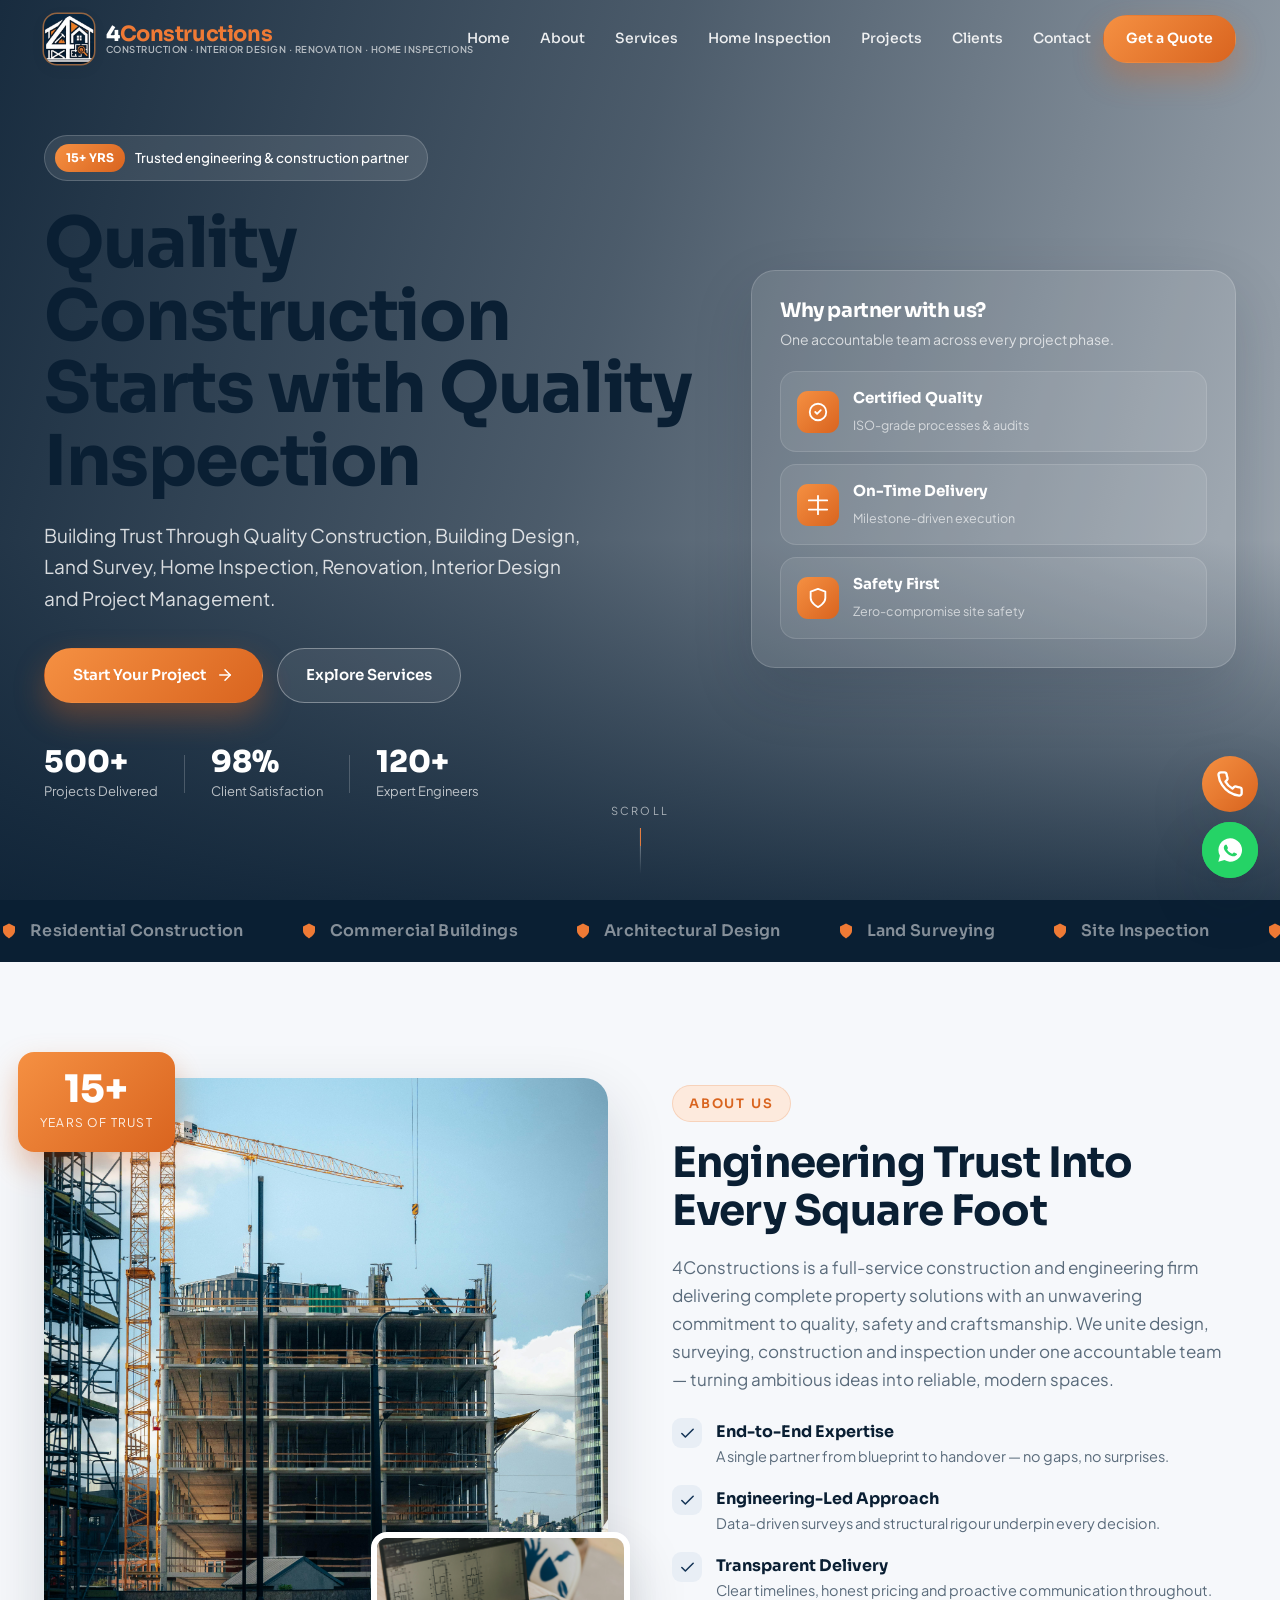
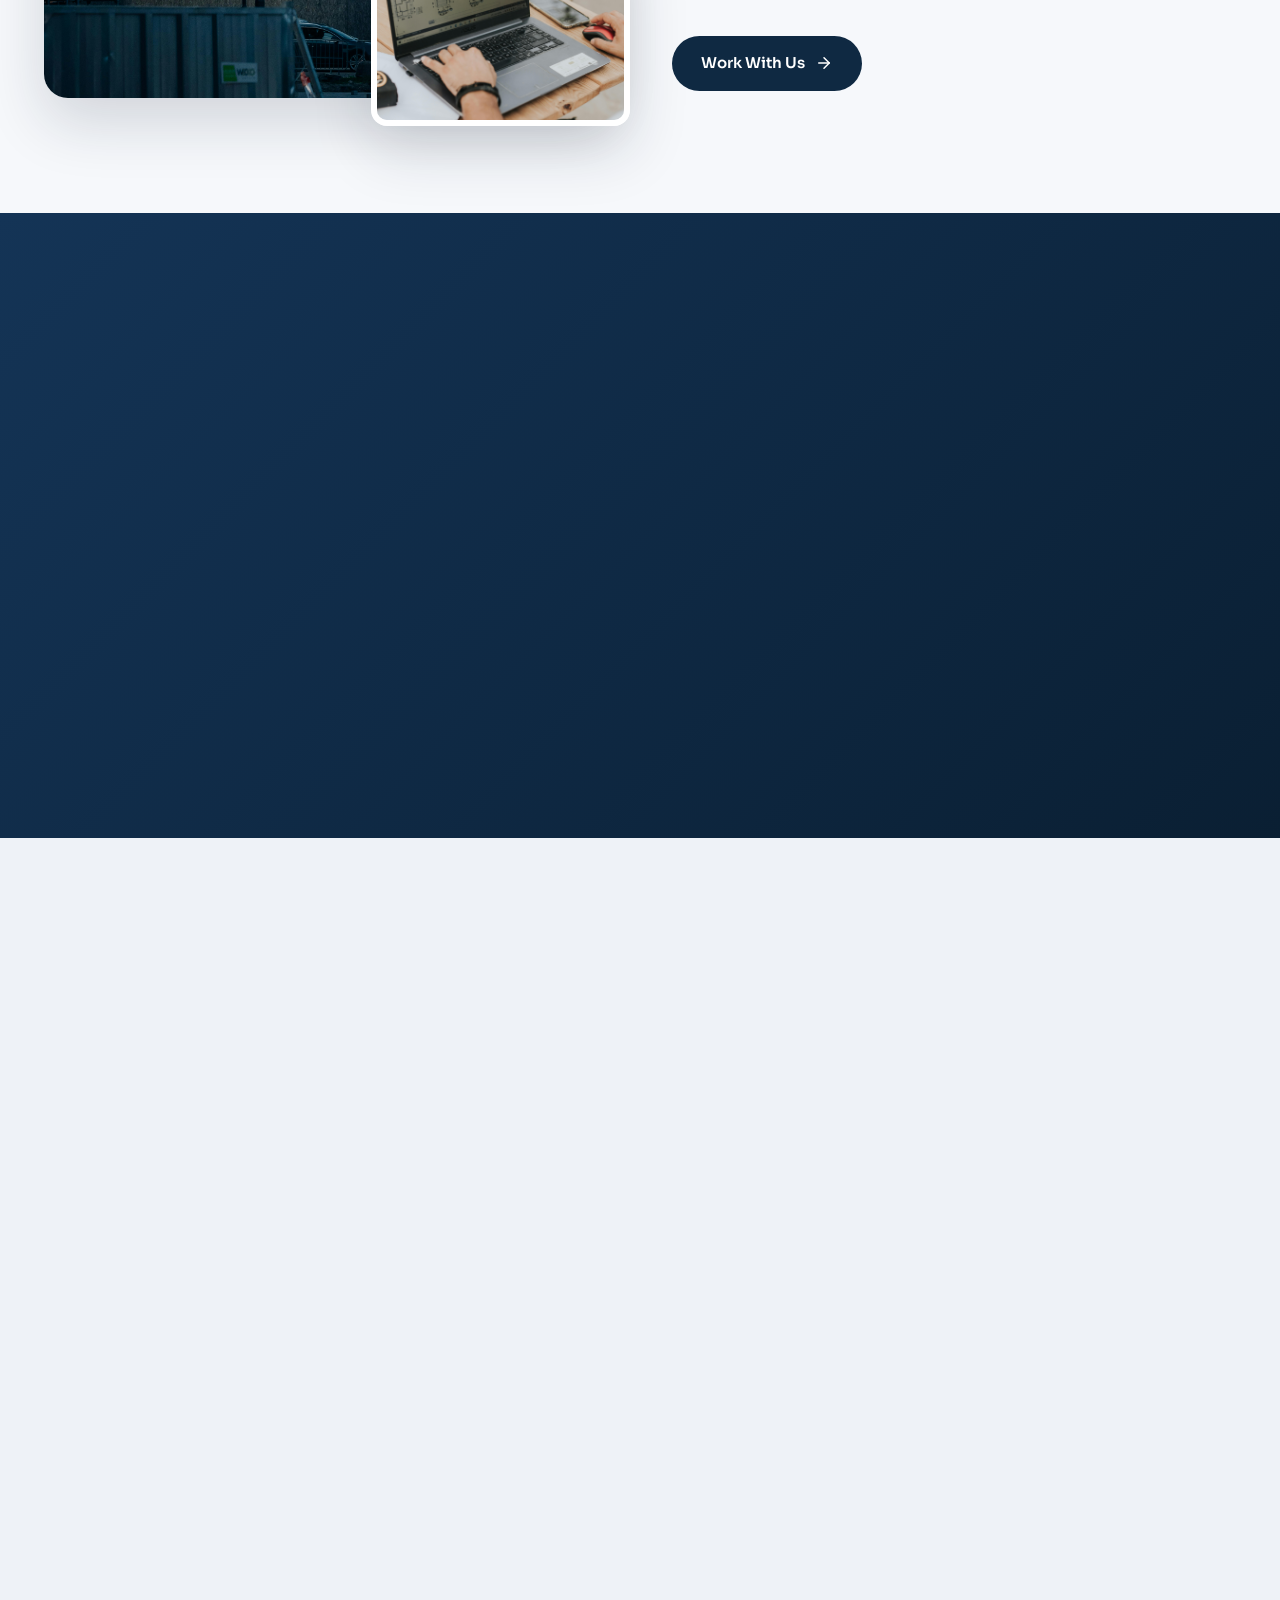
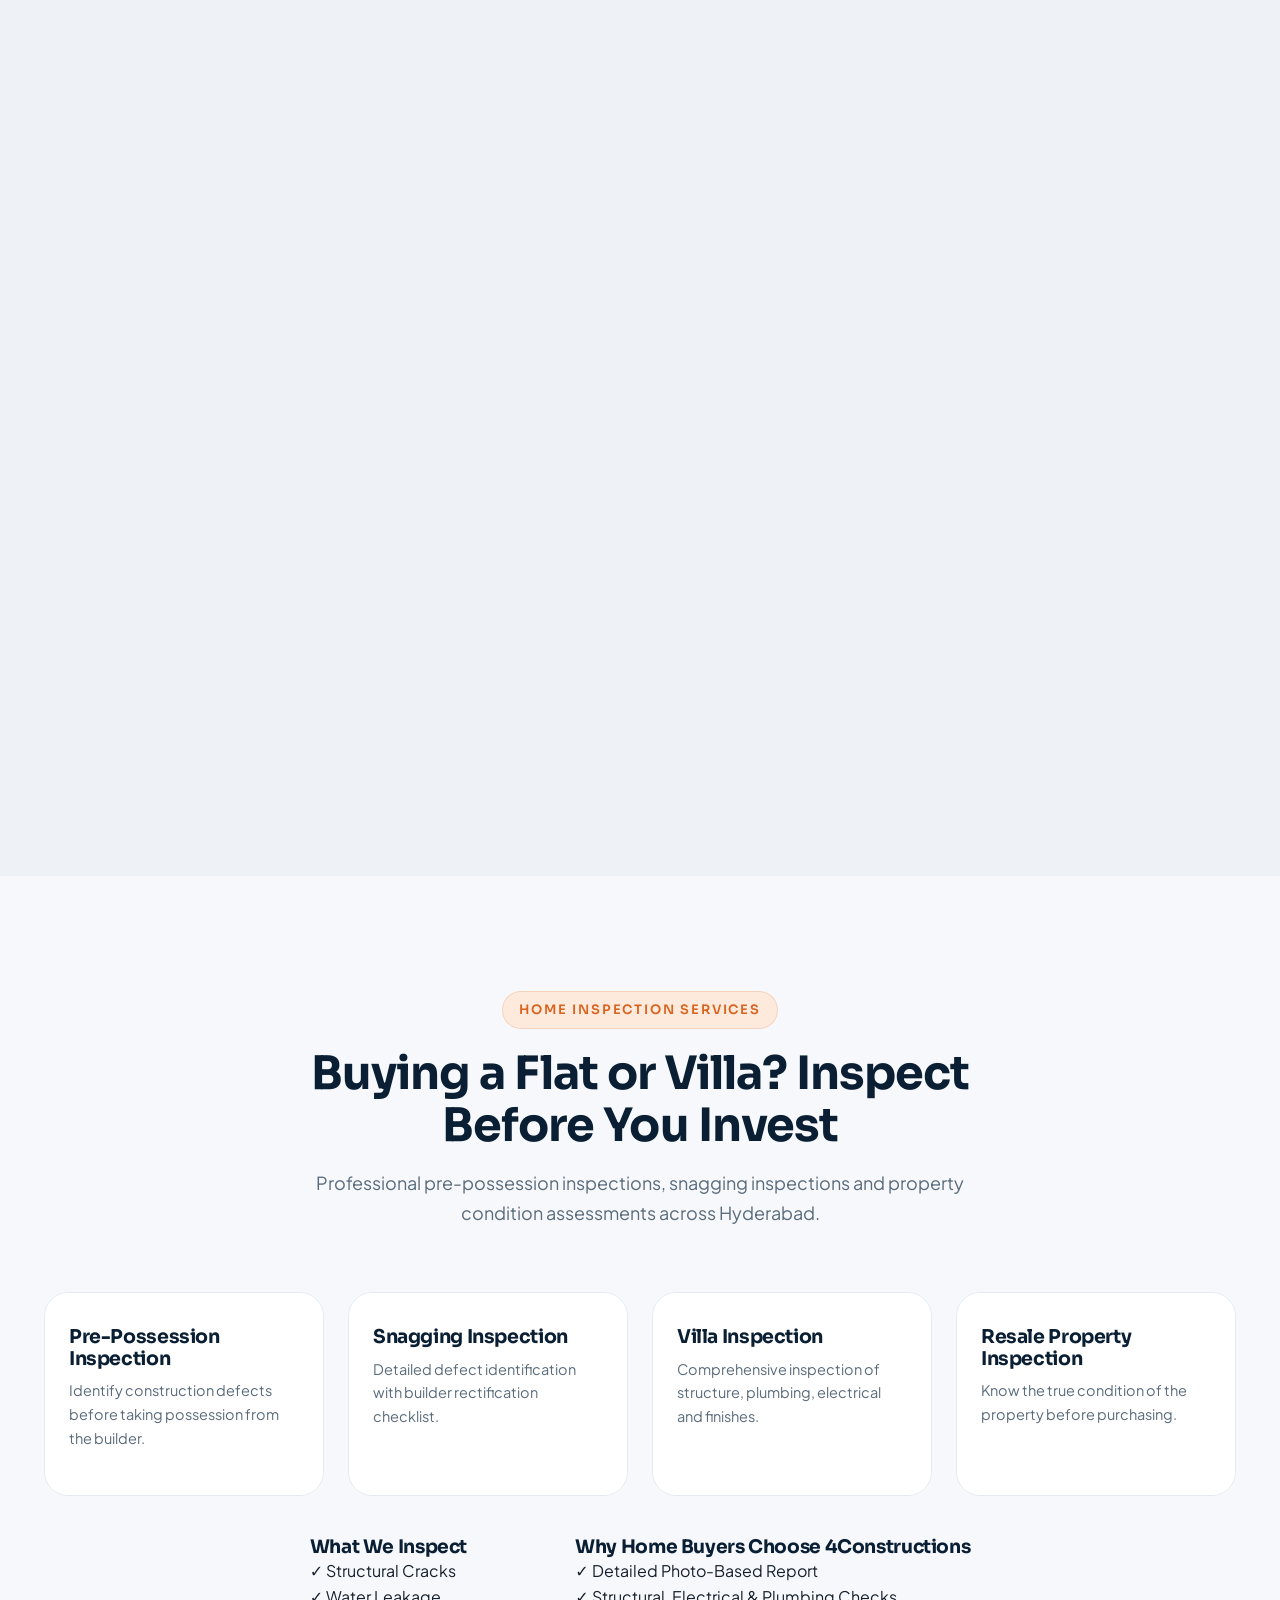
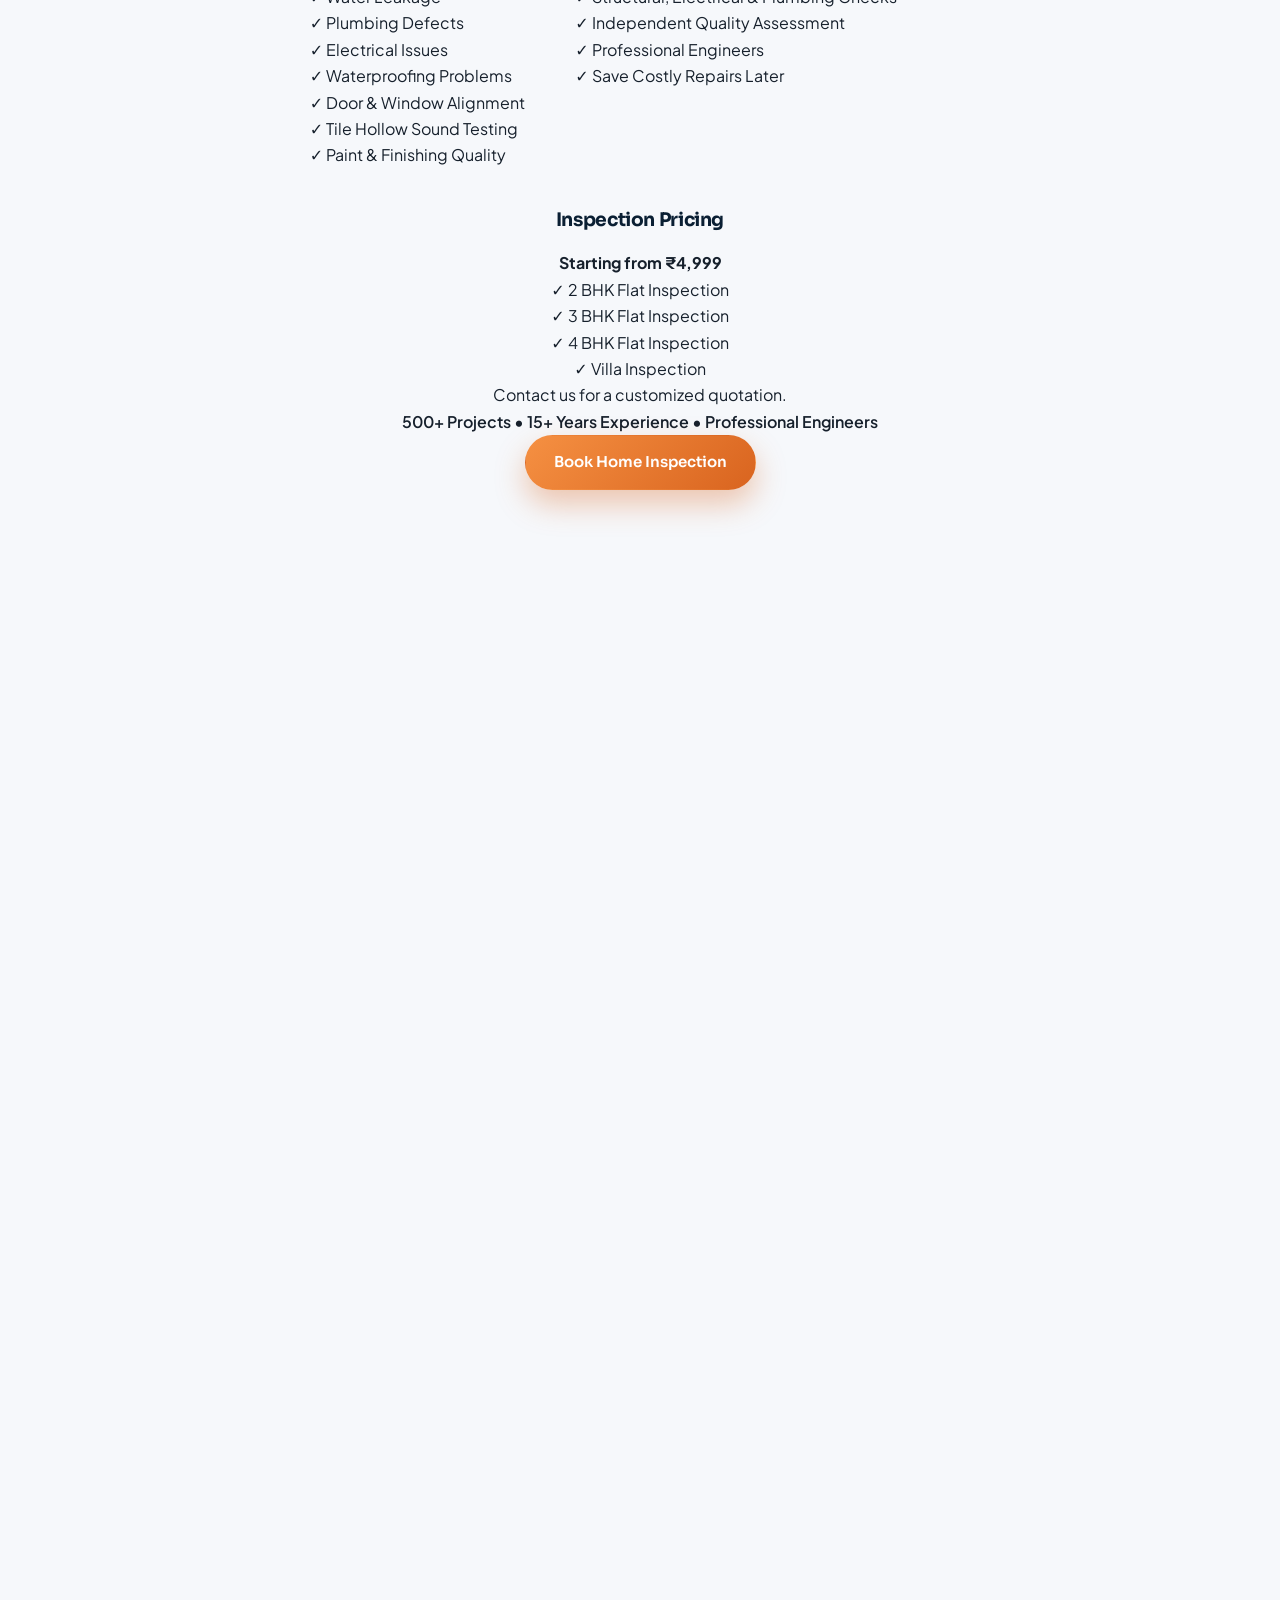
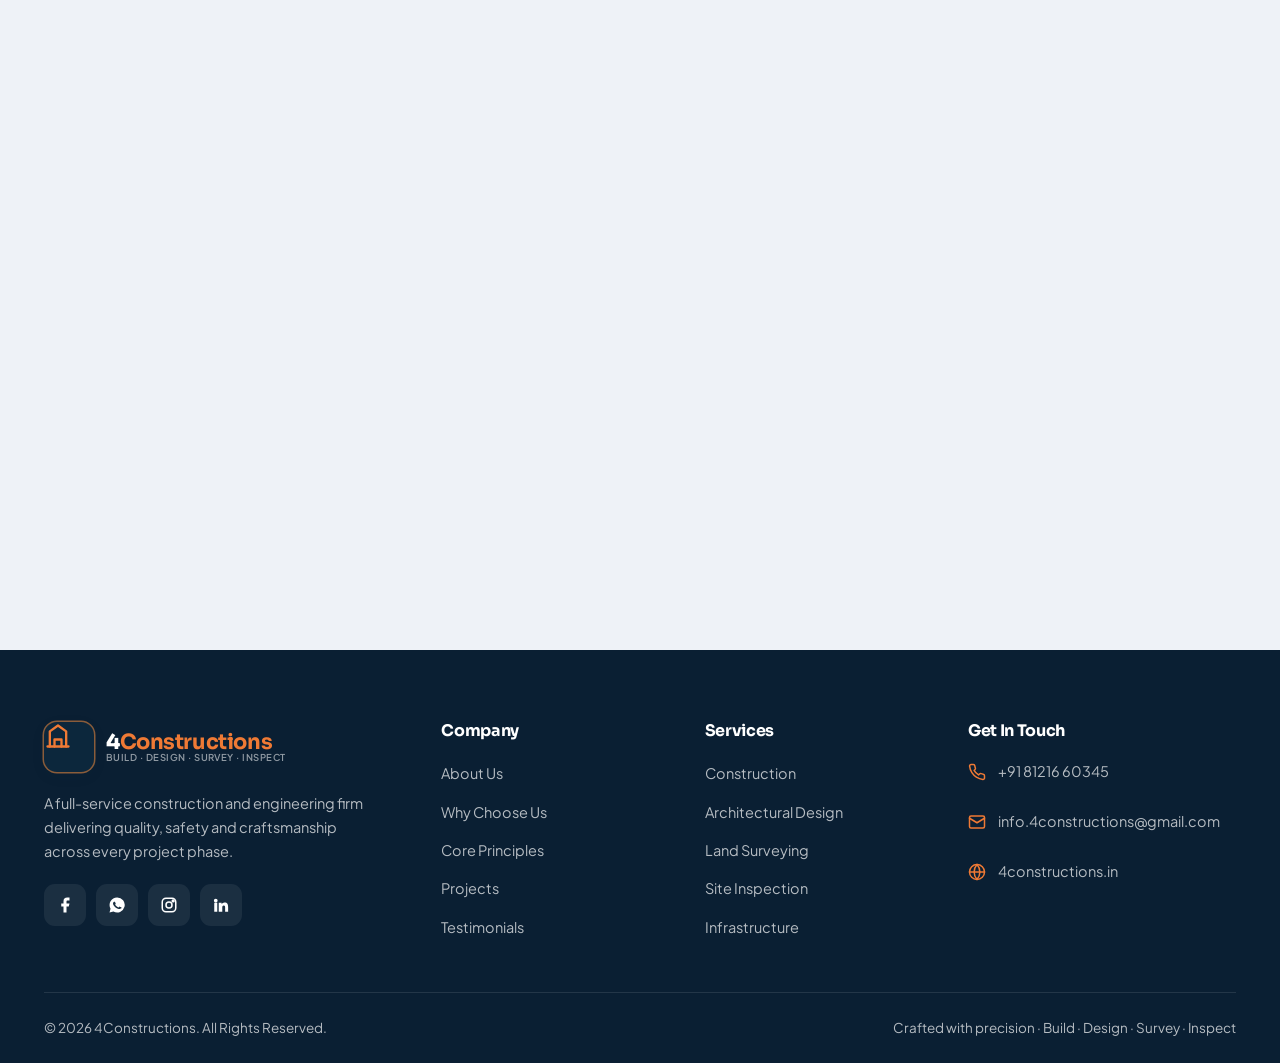
==== commit d1132be8: "Update index.html" ====
--- a/index.html
+++ b/index.html
@@ -96,7 +96,10 @@
       <div class="hero__grid">
         <div class="hero__content" data-reveal>
           <span class="hero__badge"><b>15+ YRS</b> Trusted engineering & construction partner</span>
-         <h1>Quality <span class="grad">Construction</span><br>Starts with Quality Inspection</h1>
+         <h1>
+Quality Construction<br>
+Starts with Quality Inspection
+</h1>
           <p class="hero__lead">
 Building Trust Through Quality Construction, Building Design, Land Survey, Home Inspection, Renovation, Interior Design and Project Management.
 </p>
